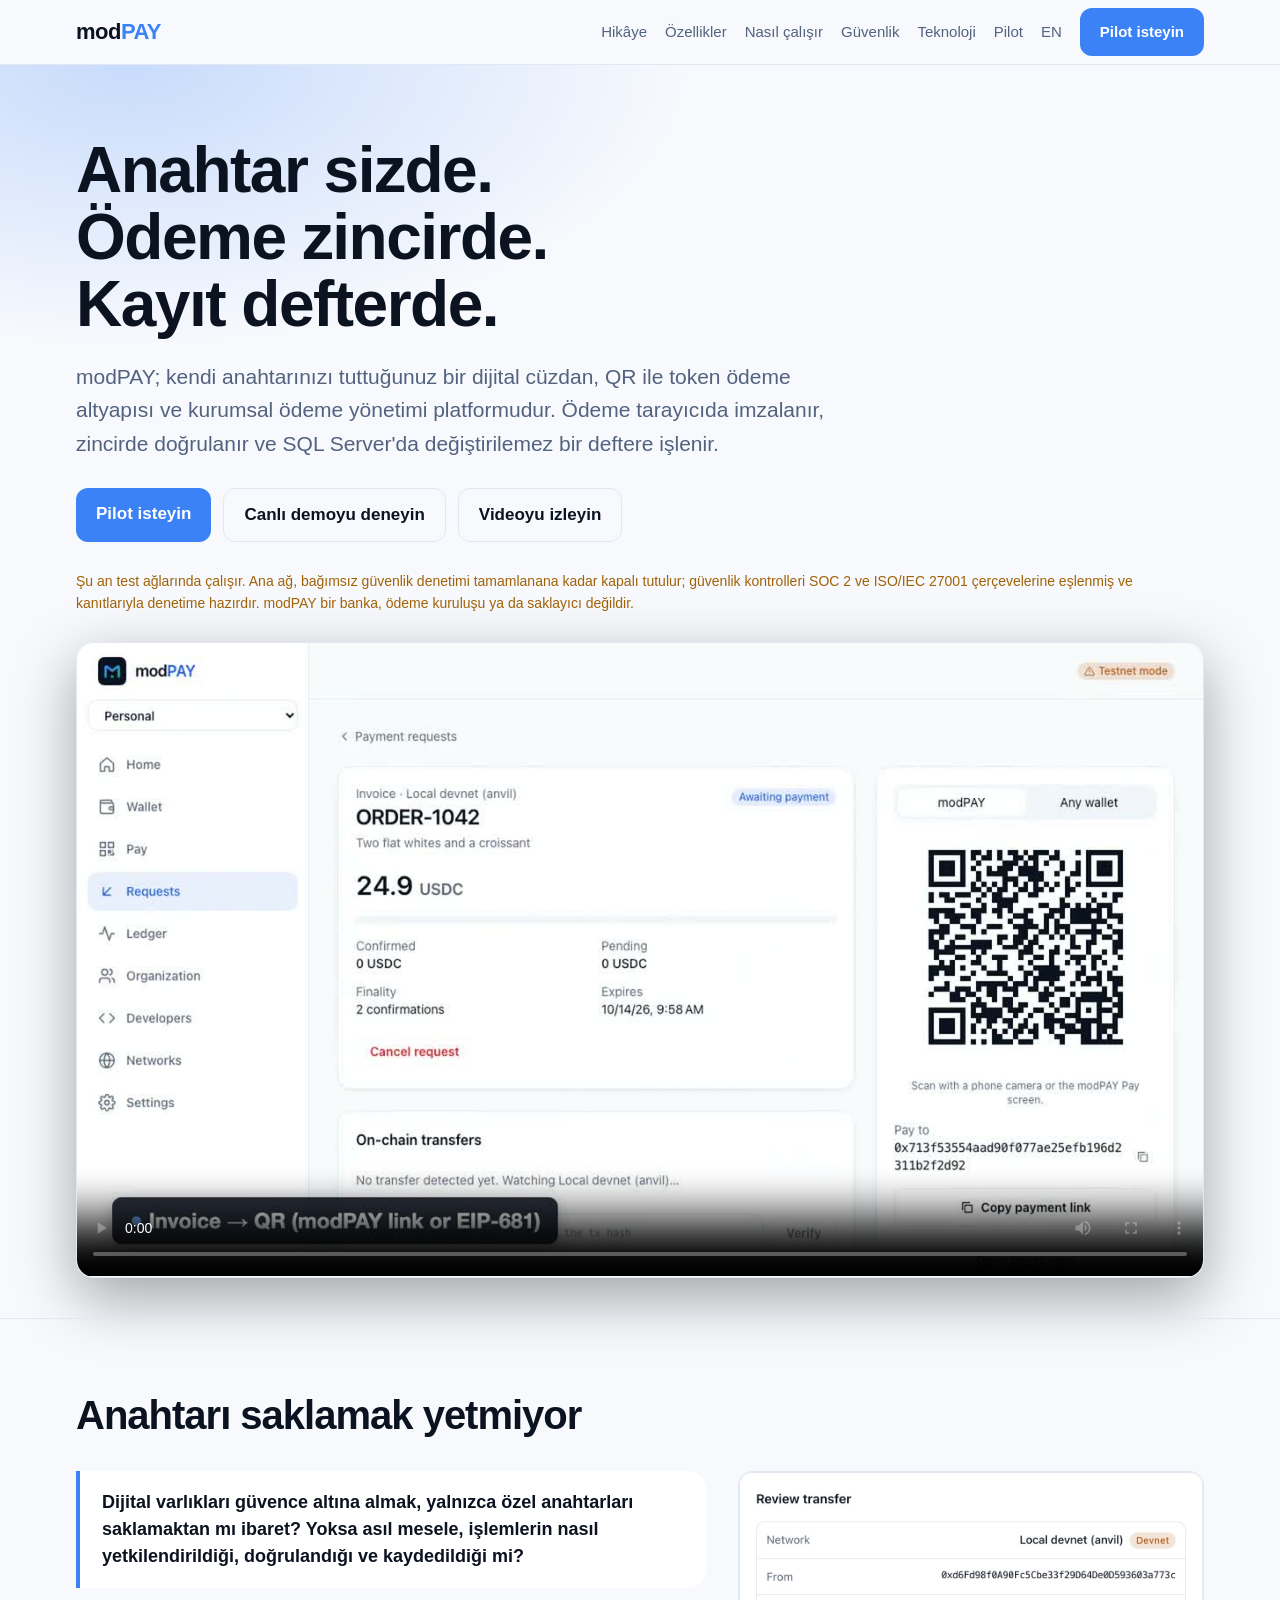
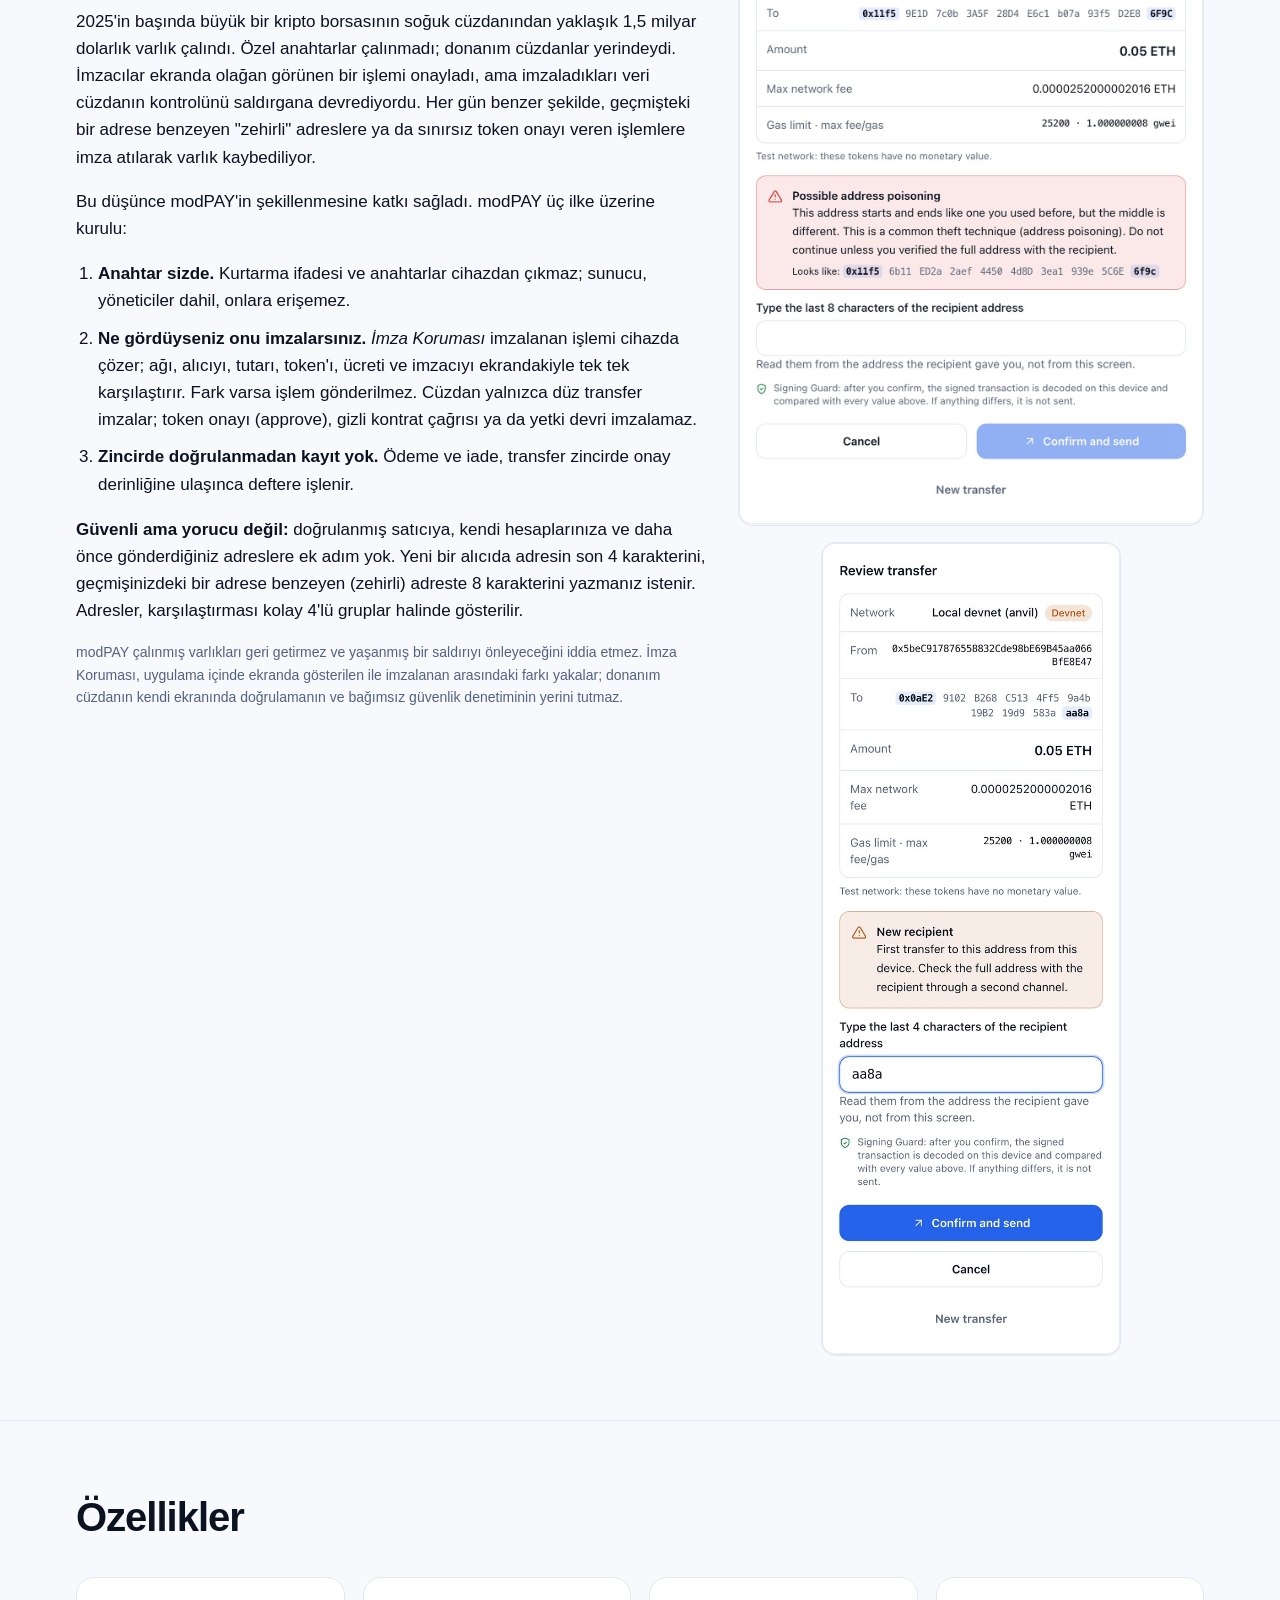
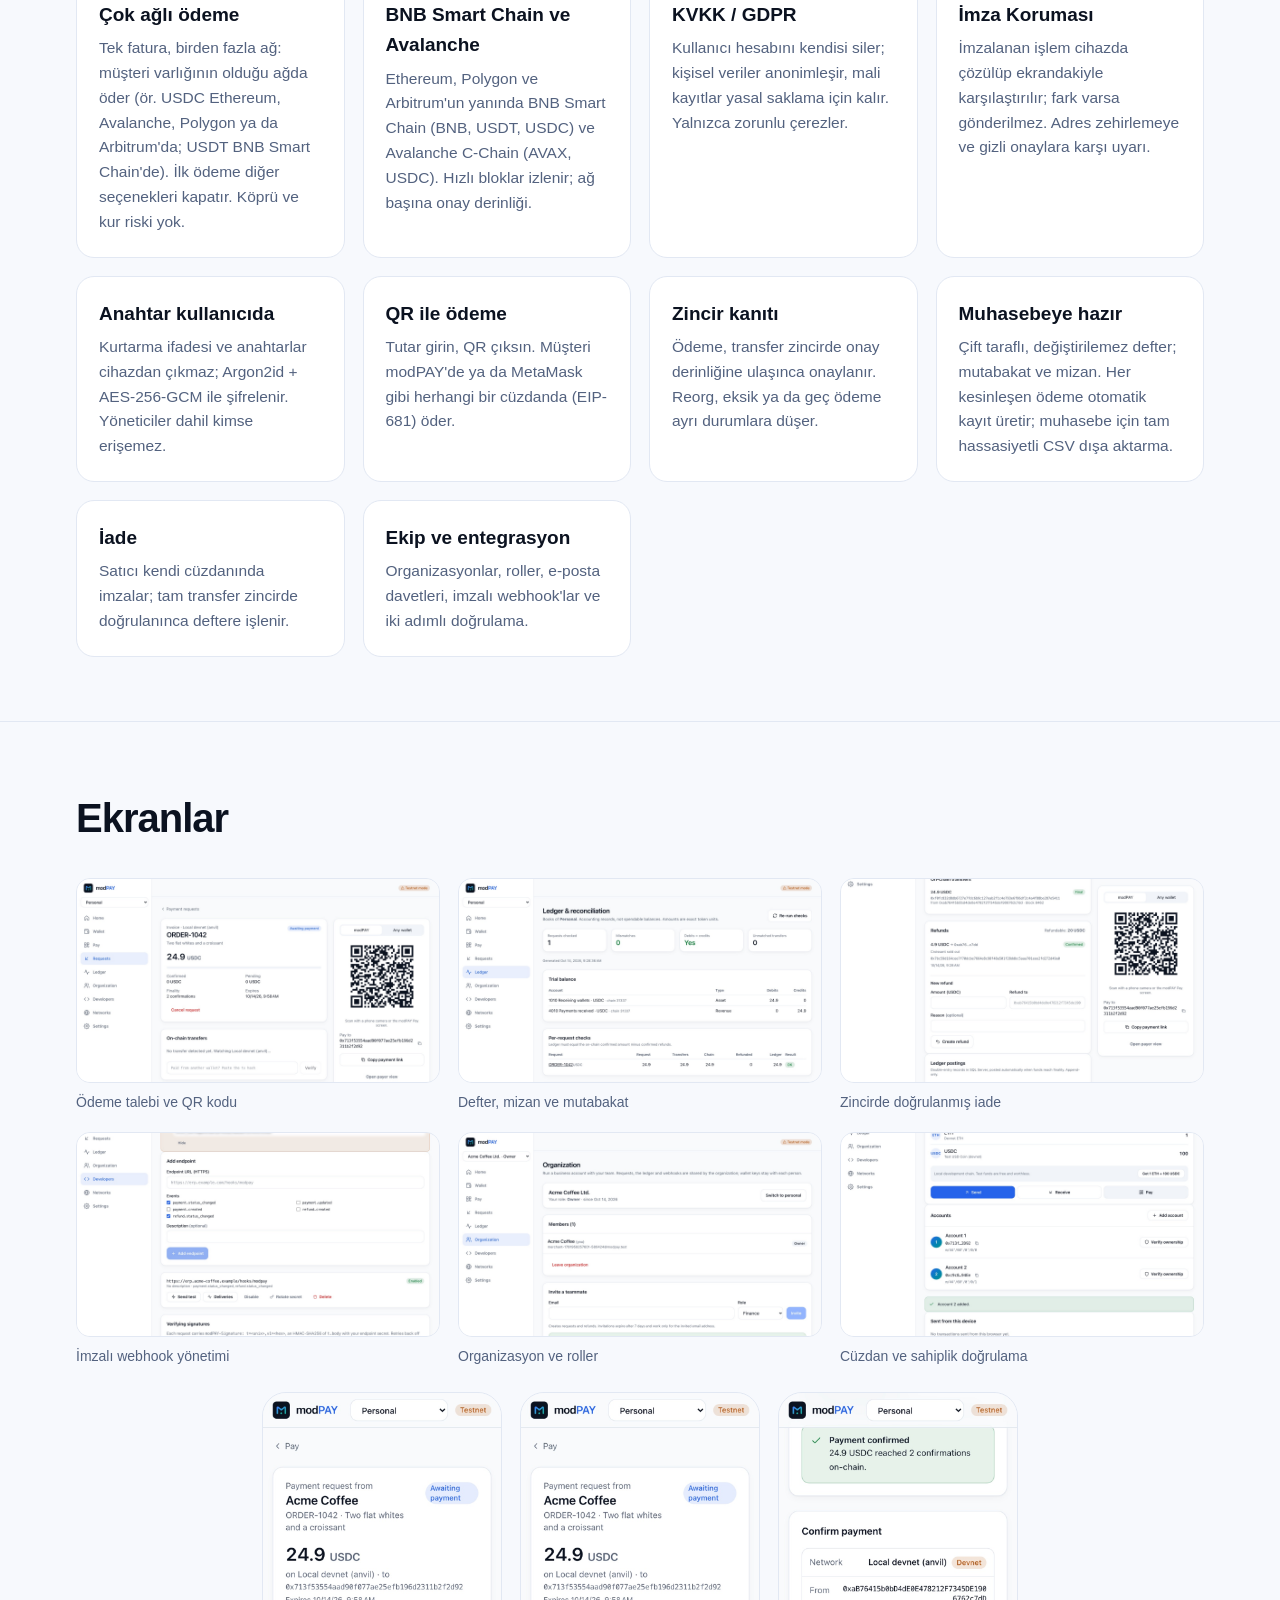
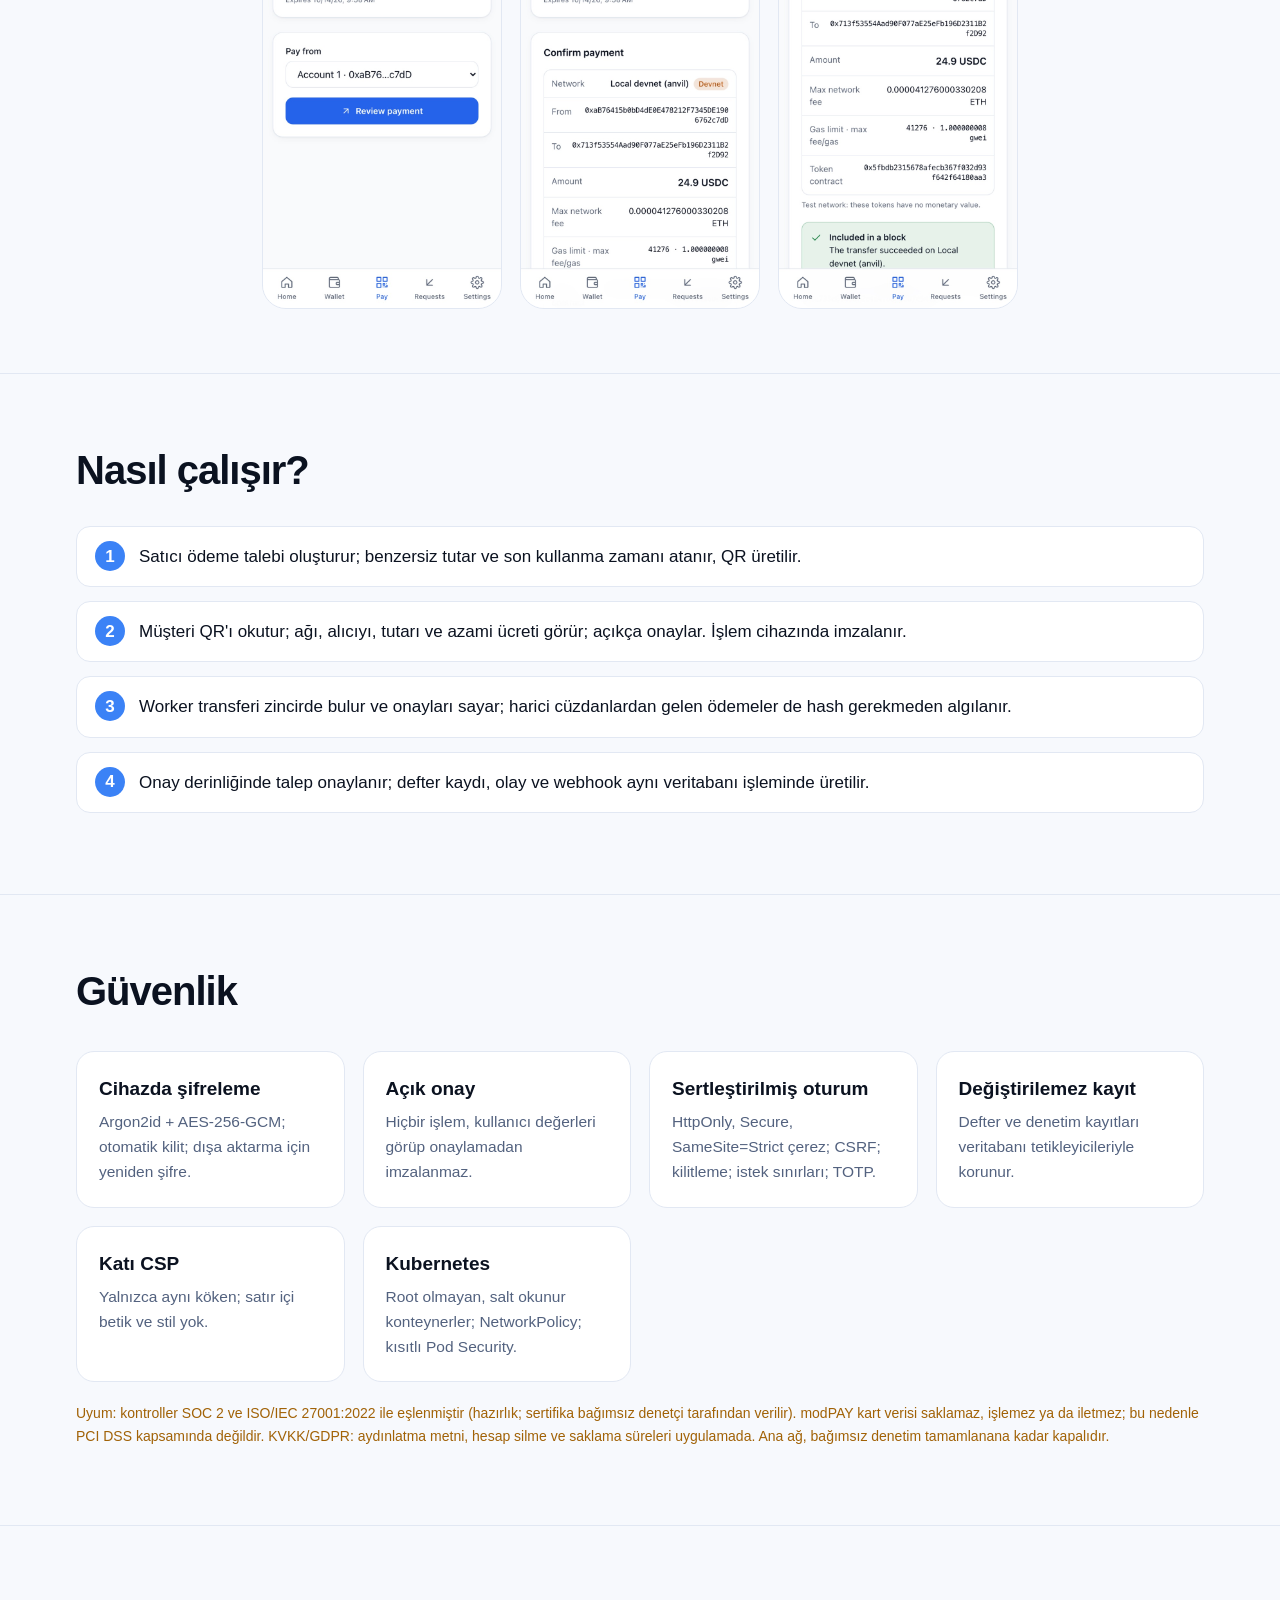
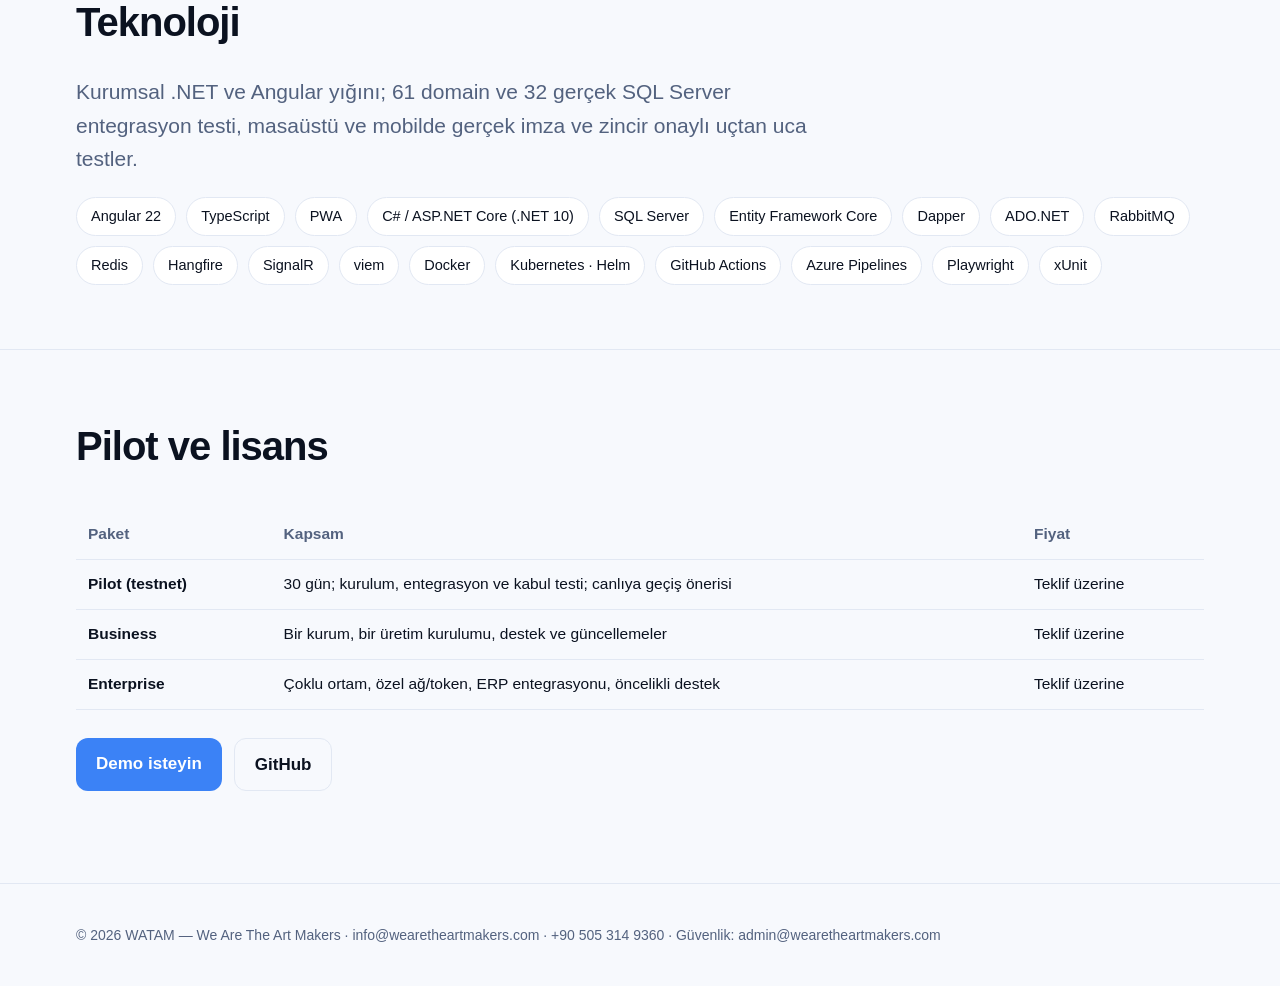
==== docs/index.html @ 7f18b036 "v0.7.0: multi-network checkout, Avalanche, compliance readiness; truthful audit wording" ====
<!doctype html>
<html lang="tr">
<head>
<meta charset="utf-8">
<meta name="viewport" content="width=device-width, initial-scale=1">
<title>modPAY — Anahtar sizde, ödeme zincirde, kayıt defterde</title>
<meta name="description" content="Non-custodial cüzdan, QR ile token ödeme ve kurumsal ödeme yönetimi. Ödeme tarayıcıda imzalanır, zincirde doğrulanır, SQL Server defterine işlenir.">
<link rel="canonical" href="https://wearetheartmakers.github.io/modPAY/">
<link rel="alternate" hreflang="tr" href="https://wearetheartmakers.github.io/modPAY/">
<link rel="alternate" hreflang="en" href="https://wearetheartmakers.github.io/modPAY/en/">
<meta property="og:type" content="website">
<meta property="og:title" content="modPAY — Anahtar sizde, ödeme zincirde, kayıt defterde">
<meta property="og:description" content="Non-custodial cüzdan, QR ile token ödeme ve kurumsal ödeme yönetimi. Ödeme tarayıcıda imzalanır, zincirde doğrulanır, SQL Server defterine işlenir.">
<meta property="og:image" content="https://wearetheartmakers.github.io/modPAY/assets/img/og-tr.png">
<meta name="twitter:card" content="summary_large_image">
<meta name="theme-color" content="#070d1d">
<link rel="icon" href="favicon.ico" sizes="16x16 32x32 48x48">
<link rel="icon" type="image/svg+xml" href="assets/icon.svg">
<link rel="apple-touch-icon" href="assets/apple-touch-icon.png">
<link rel="stylesheet" href="assets/site.css">
</head>
<body>
<a class="skip" href="#main">İçeriğe geç</a>
<header><div class="wrap">
<a class="brand" href="./">mod<span>PAY</span></a>
<nav aria-label="Ana menü">
<a href="#hikaye">Hikâye</a><a href="#ozellikler">Özellikler</a><a href="#nasil">Nasıl çalışır</a><a href="#guvenlik">Güvenlik</a><a href="#teknoloji">Teknoloji</a><a href="#pilot">Pilot</a>
<a class="lang" href="en/" hreflang="en">EN</a>
<a class="btn" href="mailto:info@wearetheartmakers.com?subject=modPAY%20pilot">Pilot isteyin</a>
</nav></div></header>
<main id="main">
<div class="hero"><div class="wrap">
<h1>Anahtar sizde.<br>Ödeme zincirde.<br>Kayıt defterde.</h1>
<p class="lead">modPAY; kendi anahtarınızı tuttuğunuz bir dijital cüzdan, QR ile token ödeme altyapısı ve kurumsal ödeme yönetimi platformudur. Ödeme tarayıcıda imzalanır, zincirde doğrulanır ve SQL Server'da değiştirilemez bir deftere işlenir.</p>
<div class="actions"><a class="btn" href="mailto:info@wearetheartmakers.com?subject=modPAY%20pilot">Pilot isteyin</a><a class="btn ghost" href="https://modpay.runasp.net" target="_blank" rel="noopener">Canlı demoyu deneyin</a><a class="btn ghost" href="#video">Videoyu izleyin</a></div>
<p class="note">Şu an test ağlarında çalışır. Ana ağ, bağımsız güvenlik denetimi tamamlanana kadar kapalı tutulur; güvenlik kontrolleri SOC 2 ve ISO/IEC 27001 çerçevelerine eşlenmiş ve kanıtlarıyla denetime hazırdır. modPAY bir banka, ödeme kuruluşu ya da saklayıcı değildir.</p>
<div class="video" id="video"><video controls preload="metadata" playsinline poster="assets/video/poster.jpg" aria-label="modPAY tanıtım videosu (İngilizce)"><source src="assets/video/modpay-intro.mp4" type="video/mp4"></video></div>
</div></div>

<section id="hikaye"><div class="wrap">
<h2>Anahtarı saklamak yetmiyor</h2>
<div class="story"><div>
<blockquote>Dijital varlıkları güvence altına almak, yalnızca özel anahtarları saklamaktan mı ibaret? Yoksa asıl mesele, işlemlerin nasıl yetkilendirildiği, doğrulandığı ve kaydedildiği mi?</blockquote>
<p>2025'in başında büyük bir kripto borsasının soğuk cüzdanından yaklaşık 1,5 milyar dolarlık varlık çalındı. Özel anahtarlar çalınmadı; donanım cüzdanlar yerindeydi. İmzacılar ekranda olağan görünen bir işlemi onayladı, ama imzaladıkları veri cüzdanın kontrolünü saldırgana devrediyordu. Her gün benzer şekilde, geçmişteki bir adrese benzeyen "zehirli" adreslere ya da sınırsız token onayı veren işlemlere imza atılarak varlık kaybediliyor.</p>
<p>Bu düşünce modPAY'in şekillenmesine katkı sağladı. modPAY üç ilke üzerine kurulu:</p>
<ol>
<li><strong>Anahtar sizde.</strong> Kurtarma ifadesi ve anahtarlar cihazdan çıkmaz; sunucu, yöneticiler dahil, onlara erişemez.</li>
<li><strong>Ne gördüyseniz onu imzalarsınız.</strong> <em>İmza Koruması</em> imzalanan işlemi cihazda çözer; ağı, alıcıyı, tutarı, token'ı, ücreti ve imzacıyı ekrandakiyle tek tek karşılaştırır. Fark varsa işlem gönderilmez. Cüzdan yalnızca düz transfer imzalar; token onayı (approve), gizli kontrat çağrısı ya da yetki devri imzalamaz.</li>
<li><strong>Zincirde doğrulanmadan kayıt yok.</strong> Ödeme ve iade, transfer zincirde onay derinliğine ulaşınca deftere işlenir.</li>
</ol>
<p><strong>Güvenli ama yorucu değil:</strong> doğrulanmış satıcıya, kendi hesaplarınıza ve daha önce gönderdiğiniz adreslere ek adım yok. Yeni bir alıcıda adresin son 4 karakterini, geçmişinizdeki bir adrese benzeyen (zehirli) adreste 8 karakterini yazmanız istenir. Adresler, karşılaştırması kolay 4'lü gruplar halinde gösterilir.</p>
<p class="small">modPAY çalınmış varlıkları geri getirmez ve yaşanmış bir saldırıyı önleyeceğini iddia etmez. İmza Koruması, uygulama içinde ekranda gösterilen ile imzalanan arasındaki farkı yakalar; donanım cüzdanın kendi ekranında doğrulamanın ve bağımsız güvenlik denetiminin yerini tutmaz.</p>
</div>
<div class="imgs"><img loading="lazy" src="assets/img/guard-lookalike.jpg" alt="İmza Koruması: olası adres zehirleme uyarısı"><img class="phone" loading="lazy" src="assets/img/guard-mobile.jpg" alt="Telefonda yeni alıcı onayı: adresin son 4 karakteri"></div>
</div></div></section>

<section id="ozellikler"><div class="wrap">
<h2>Özellikler</h2>
<div class="grid"><div class="card"><h3>Çok ağlı ödeme</h3><p>Tek fatura, birden fazla ağ: müşteri varlığının olduğu ağda öder (ör. USDC Ethereum, Avalanche, Polygon ya da Arbitrum'da; USDT BNB Smart Chain'de). İlk ödeme diğer seçenekleri kapatır. Köprü ve kur riski yok.</p></div><div class="card"><h3>BNB Smart Chain ve Avalanche</h3><p>Ethereum, Polygon ve Arbitrum'un yanında BNB Smart Chain (BNB, USDT, USDC) ve Avalanche C-Chain (AVAX, USDC). Hızlı bloklar izlenir; ağ başına onay derinliği.</p></div><div class="card"><h3>KVKK / GDPR</h3><p>Kullanıcı hesabını kendisi siler; kişisel veriler anonimleşir, mali kayıtlar yasal saklama için kalır. Yalnızca zorunlu çerezler.</p></div><div class="card"><h3>İmza Koruması</h3><p>İmzalanan işlem cihazda çözülüp ekrandakiyle karşılaştırılır; fark varsa gönderilmez. Adres zehirlemeye ve gizli onaylara karşı uyarı.</p></div><div class="card"><h3>Anahtar kullanıcıda</h3><p>Kurtarma ifadesi ve anahtarlar cihazdan çıkmaz; Argon2id + AES-256-GCM ile şifrelenir. Yöneticiler dahil kimse erişemez.</p></div><div class="card"><h3>QR ile ödeme</h3><p>Tutar girin, QR çıksın. Müşteri modPAY'de ya da MetaMask gibi herhangi bir cüzdanda (EIP-681) öder.</p></div><div class="card"><h3>Zincir kanıtı</h3><p>Ödeme, transfer zincirde onay derinliğine ulaşınca onaylanır. Reorg, eksik ya da geç ödeme ayrı durumlara düşer.</p></div><div class="card"><h3>Muhasebeye hazır</h3><p>Çift taraflı, değiştirilemez defter; mutabakat ve mizan. Her kesinleşen ödeme otomatik kayıt üretir; muhasebe için tam hassasiyetli CSV dışa aktarma.</p></div><div class="card"><h3>İade</h3><p>Satıcı kendi cüzdanında imzalar; tam transfer zincirde doğrulanınca deftere işlenir.</p></div><div class="card"><h3>Ekip ve entegrasyon</h3><p>Organizasyonlar, roller, e-posta davetleri, imzalı webhook'lar ve iki adımlı doğrulama.</p></div></div>
</div></section>

<section><div class="wrap">
<h2>Ekranlar</h2>
<div class="shots"><figure><img loading="lazy" src="assets/img/invoice-qr.jpg" alt="Ödeme talebi ve QR kodu"><figcaption>Ödeme talebi ve QR kodu</figcaption></figure><figure><img loading="lazy" src="assets/img/ledger.jpg" alt="Defter, mizan ve mutabakat"><figcaption>Defter, mizan ve mutabakat</figcaption></figure><figure><img loading="lazy" src="assets/img/refund-confirmed.jpg" alt="Zincirde doğrulanmış iade"><figcaption>Zincirde doğrulanmış iade</figcaption></figure><figure><img loading="lazy" src="assets/img/developers.jpg" alt="İmzalı webhook yönetimi"><figcaption>İmzalı webhook yönetimi</figcaption></figure><figure><img loading="lazy" src="assets/img/organization.jpg" alt="Organizasyon ve roller"><figcaption>Organizasyon ve roller</figcaption></figure><figure><img loading="lazy" src="assets/img/wallet.jpg" alt="Cüzdan ve sahiplik doğrulama"><figcaption>Cüzdan ve sahiplik doğrulama</figcaption></figure></div>
<div class="phones"><img loading="lazy" src="assets/img/mobile-pay.jpg" alt="Telefonda ödeme talebi"><img loading="lazy" src="assets/img/mobile-review.jpg" alt="Ödeme onayı"><img loading="lazy" src="assets/img/mobile-confirmed.jpg" alt="Ödeme onaylandı"></div>
</div></section>

<section id="nasil"><div class="wrap">
<h2>Nasıl çalışır?</h2>
<ol class="steps"><li>Satıcı ödeme talebi oluşturur; benzersiz tutar ve son kullanma zamanı atanır, QR üretilir.</li><li>Müşteri QR'ı okutur; ağı, alıcıyı, tutarı ve azami ücreti görür; açıkça onaylar. İşlem cihazında imzalanır.</li><li>Worker transferi zincirde bulur ve onayları sayar; harici cüzdanlardan gelen ödemeler de hash gerekmeden algılanır.</li><li>Onay derinliğinde talep onaylanır; defter kaydı, olay ve webhook aynı veritabanı işleminde üretilir.</li></ol>
</div></section>

<section id="guvenlik"><div class="wrap">
<h2>Güvenlik</h2>
<div class="grid"><div class="card"><h3>Cihazda şifreleme</h3><p>Argon2id + AES-256-GCM; otomatik kilit; dışa aktarma için yeniden şifre.</p></div><div class="card"><h3>Açık onay</h3><p>Hiçbir işlem, kullanıcı değerleri görüp onaylamadan imzalanmaz.</p></div><div class="card"><h3>Sertleştirilmiş oturum</h3><p>HttpOnly, Secure, SameSite=Strict çerez; CSRF; kilitleme; istek sınırları; TOTP.</p></div><div class="card"><h3>Değiştirilemez kayıt</h3><p>Defter ve denetim kayıtları veritabanı tetikleyicileriyle korunur.</p></div><div class="card"><h3>Katı CSP</h3><p>Yalnızca aynı köken; satır içi betik ve stil yok.</p></div><div class="card"><h3>Kubernetes</h3><p>Root olmayan, salt okunur konteynerler; NetworkPolicy; kısıtlı Pod Security.</p></div></div>
<p class="note" style="margin-top:20px">Uyum: kontroller SOC 2 ve ISO/IEC 27001:2022 ile eşlenmiştir (hazırlık; sertifika bağımsız denetçi tarafından verilir). modPAY kart verisi saklamaz, işlemez ya da iletmez; bu nedenle PCI DSS kapsamında değildir. KVKK/GDPR: aydınlatma metni, hesap silme ve saklama süreleri uygulamada. Ana ağ, bağımsız denetim tamamlanana kadar kapalıdır.</p>
</div></section>

<section id="teknoloji"><div class="wrap">
<h2>Teknoloji</h2>
<p class="lead">Kurumsal .NET ve Angular yığını; 61 domain ve 32 gerçek SQL Server entegrasyon testi, masaüstü ve mobilde gerçek imza ve zincir onaylı uçtan uca testler.</p>
<div class="chips"><span>Angular 22</span><span>TypeScript</span><span>PWA</span><span>C# / ASP.NET Core (.NET 10)</span><span>SQL Server</span><span>Entity Framework Core</span><span>Dapper</span><span>ADO.NET</span><span>RabbitMQ</span><span>Redis</span><span>Hangfire</span><span>SignalR</span><span>viem</span><span>Docker</span><span>Kubernetes · Helm</span><span>GitHub Actions</span><span>Azure Pipelines</span><span>Playwright</span><span>xUnit</span></div>
</div></section>

<section id="pilot"><div class="wrap">
<h2>Pilot ve lisans</h2>
<div class="table-wrap"><table><thead><tr><th>Paket</th><th>Kapsam</th><th>Fiyat</th></tr></thead><tbody>
<tr><td><strong>Pilot (testnet)</strong></td><td>30 gün; kurulum, entegrasyon ve kabul testi; canlıya geçiş önerisi</td><td>Teklif üzerine</td></tr><tr><td><strong>Business</strong></td><td>Bir kurum, bir üretim kurulumu, destek ve güncellemeler</td><td>Teklif üzerine</td></tr><tr><td><strong>Enterprise</strong></td><td>Çoklu ortam, özel ağ/token, ERP entegrasyonu, öncelikli destek</td><td>Teklif üzerine</td></tr>
</tbody></table></div>
<div class="actions"><a class="btn" href="mailto:info@wearetheartmakers.com?subject=modPAY%20demo">Demo isteyin</a><a class="btn ghost" href="https://github.com/WeAreTheArtMakers/modPAY">GitHub</a></div>
</div></section>
</main>
<footer><div class="wrap">© 2026 WATAM — We Are The Art Makers · info@wearetheartmakers.com · +90 505 314 9360 · Güvenlik: admin@wearetheartmakers.com</div></footer>
</body></html>
---- docs/assets/site.css ----
:root{--bg:#070d1d;--panel:#0d1630;--line:#1f2b4d;--fg:#e8eefc;--muted:#a3b1cf;--accent:#3b82f6;--accent2:#22d3ee;--warn:#fbbf24;--radius:18px}
@media (prefers-color-scheme: light){:root:not([data-theme="dark"]){--bg:#f7f9fd;--panel:#ffffff;--line:#e2e8f3;--fg:#0b1220;--muted:#53627f;--warn:#a16207}}
*{box-sizing:border-box}html{scroll-behavior:smooth}
body{margin:0;background:var(--bg);color:var(--fg);font:17px/1.6 -apple-system,BlinkMacSystemFont,"Segoe UI",Roboto,"Helvetica Neue",Arial,sans-serif}
a{color:var(--accent)}img,video{max-width:100%;display:block}
.wrap{max-width:1160px;margin:0 auto;padding:0 16px}
.skip{position:absolute;left:-999px}.skip:focus{left:16px;top:16px;background:var(--panel);padding:8px 12px;z-index:9}
header{position:sticky;top:0;z-index:5;backdrop-filter:blur(10px);background:color-mix(in srgb,var(--bg) 85%,transparent);border-bottom:1px solid var(--line)}
header .wrap{display:flex;align-items:center;gap:20px;height:64px}
.brand{font-weight:800;font-size:22px;color:var(--fg);text-decoration:none;letter-spacing:-.5px}.brand span{color:var(--accent)}
nav{margin-left:auto;display:flex;gap:18px;align-items:center;flex-wrap:wrap}nav a{color:var(--muted);text-decoration:none;font-size:15px}nav a:hover{color:var(--fg)}
.btn{display:inline-block;padding:12px 20px;border-radius:12px;background:var(--accent);color:#fff!important;text-decoration:none;font-weight:600}
.btn.ghost{background:transparent;border:1px solid var(--line);color:var(--fg)!important}
@media (max-width:760px){nav a:not(.btn):not(.lang){display:none}}
.hero{padding:72px 0 40px;background:radial-gradient(800px 400px at 10% 0%,color-mix(in srgb,var(--accent) 25%,transparent),transparent 70%)}
.hero h1{font-size:clamp(38px,6vw,64px);line-height:1.05;letter-spacing:-1.5px;margin:0 0 18px}
.lead{font-size:clamp(18px,2.2vw,21px);color:var(--muted);max-width:760px}
.actions{display:flex;gap:12px;flex-wrap:wrap;margin:28px 0}
.note{font-size:14px;color:var(--warn)}
.video{margin:28px 0 0;border-radius:var(--radius);overflow:hidden;border:1px solid var(--line);box-shadow:0 20px 60px rgba(0,0,0,.35)}
section{padding:64px 0;border-top:1px solid var(--line)}
h2{font-size:clamp(28px,4vw,40px);letter-spacing:-1px;margin:0 0 12px}
.grid{display:grid;gap:18px;grid-template-columns:repeat(auto-fit,minmax(260px,1fr));margin-top:28px}
.card{background:var(--panel);border:1px solid var(--line);border-radius:var(--radius);padding:22px}
.card h3{margin:0 0 6px;font-size:19px}.card p{margin:0;color:var(--muted);font-size:15.5px}
.shots{display:grid;gap:18px;grid-template-columns:repeat(auto-fit,minmax(320px,1fr));margin-top:28px}
figure{margin:0}figure img{border-radius:14px;border:1px solid var(--line)}figcaption{color:var(--muted);font-size:14px;margin-top:8px}
.phones{display:flex;gap:18px;justify-content:center;flex-wrap:wrap;margin-top:24px}.phones img{width:240px;border-radius:24px;border:1px solid var(--line)}
ol.steps{counter-reset:s;list-style:none;padding:0;display:grid;gap:14px;margin-top:24px}
ol.steps li{counter-increment:s;background:var(--panel);border:1px solid var(--line);border-radius:14px;padding:16px 18px 16px 62px;position:relative}
ol.steps li:before{content:counter(s);position:absolute;left:18px;top:14px;width:30px;height:30px;border-radius:50%;background:var(--accent);color:#fff;display:grid;place-items:center;font-weight:700}
.chips{display:flex;flex-wrap:wrap;gap:10px;margin-top:20px}.chips span{border:1px solid var(--line);border-radius:999px;padding:7px 14px;font-size:14.5px;background:var(--panel)}
table{width:100%;border-collapse:collapse;margin-top:20px;font-size:15.5px}th,td{text-align:left;padding:12px;border-bottom:1px solid var(--line);vertical-align:top}th{color:var(--muted);font-weight:600}
.table-wrap{overflow-x:auto}
footer{padding:40px 0;color:var(--muted);font-size:14px;border-top:1px solid var(--line)}

.story{display:grid;gap:32px;grid-template-columns:minmax(0,1.15fr) minmax(0,.85fr);align-items:start;margin-top:24px}
.story blockquote{margin:0 0 20px;padding:18px 22px;border-left:4px solid var(--accent,#3b82f6);background:var(--panel);border-radius:0 var(--radius) var(--radius) 0;font-size:18px;font-weight:600;line-height:1.5}
.story ol{padding-left:22px;margin:18px 0}.story li{margin:10px 0}
.story .imgs{display:grid;gap:16px}.story .imgs img{border-radius:14px;border:1px solid var(--line)}
.story .imgs .phone{max-width:300px;justify-self:center}
.small{font-size:14px;color:var(--muted)}
@media (max-width:860px){.story{grid-template-columns:minmax(0,1fr)}}
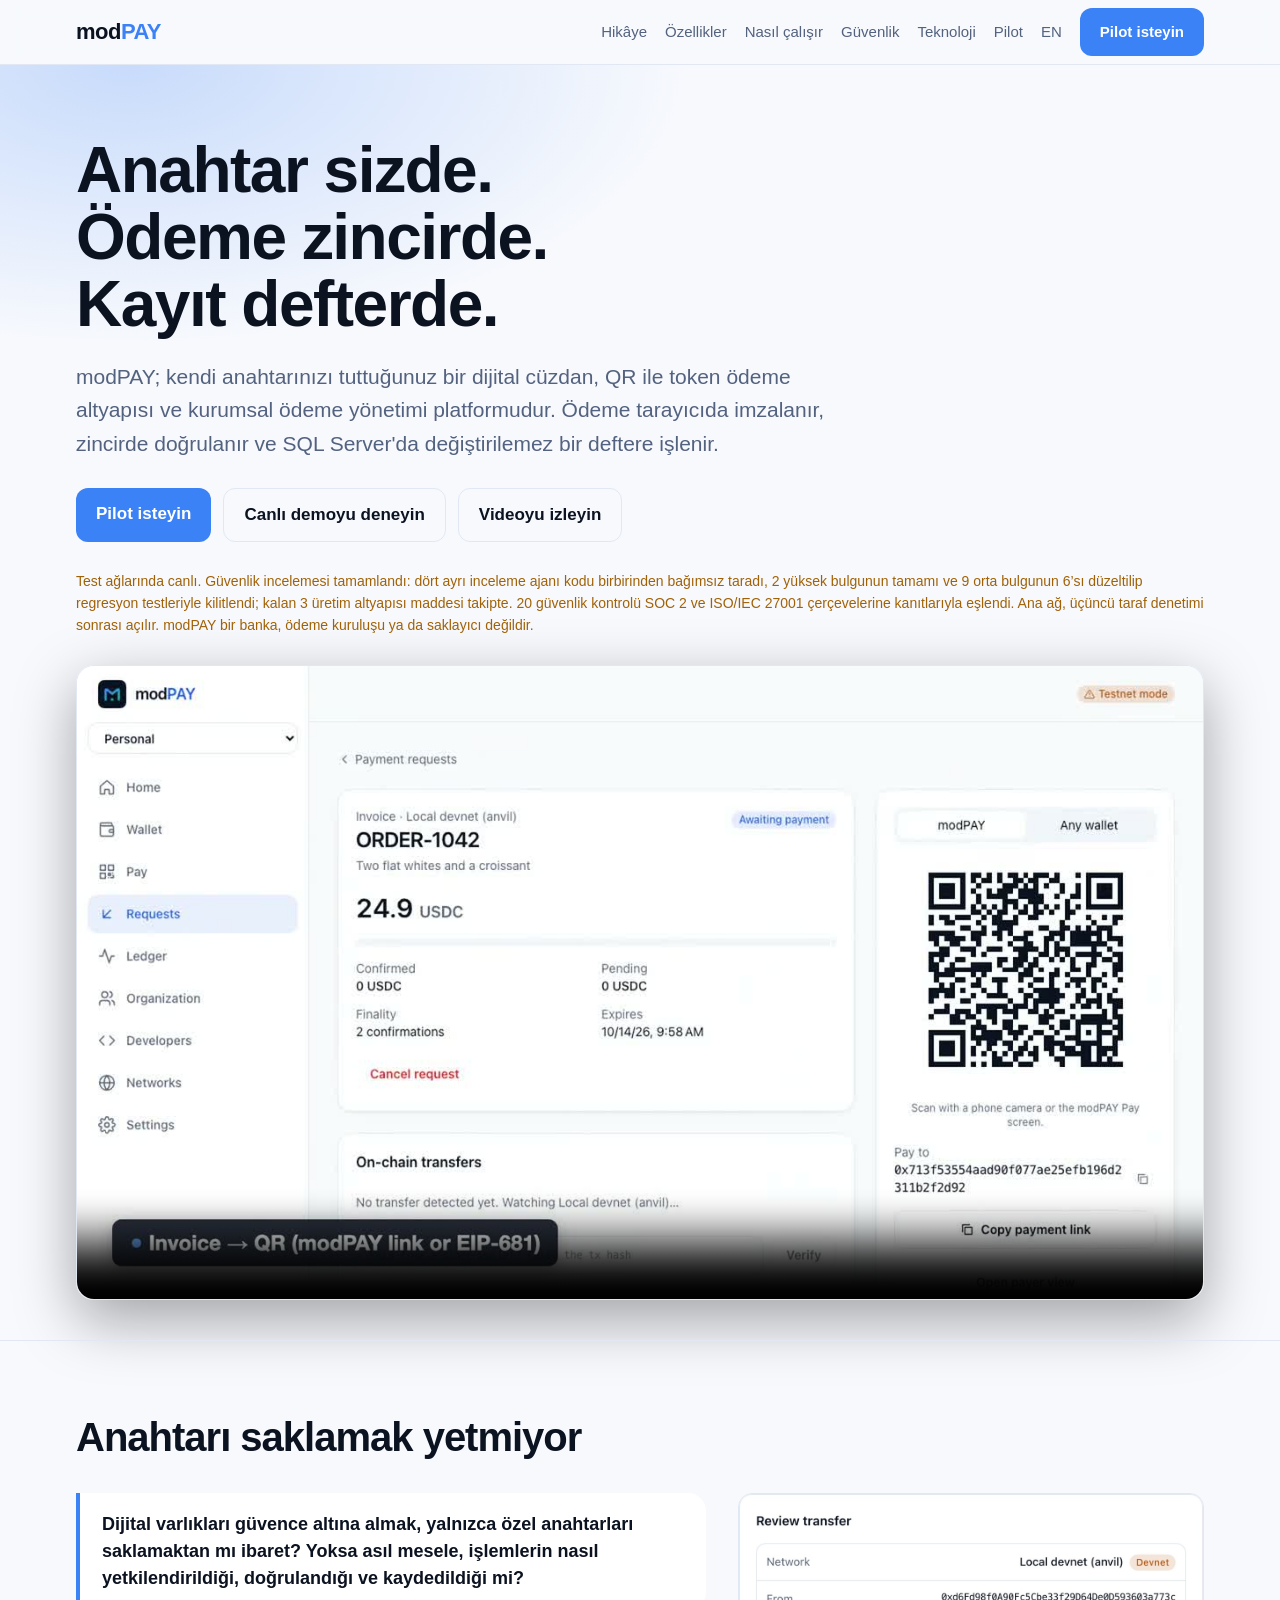
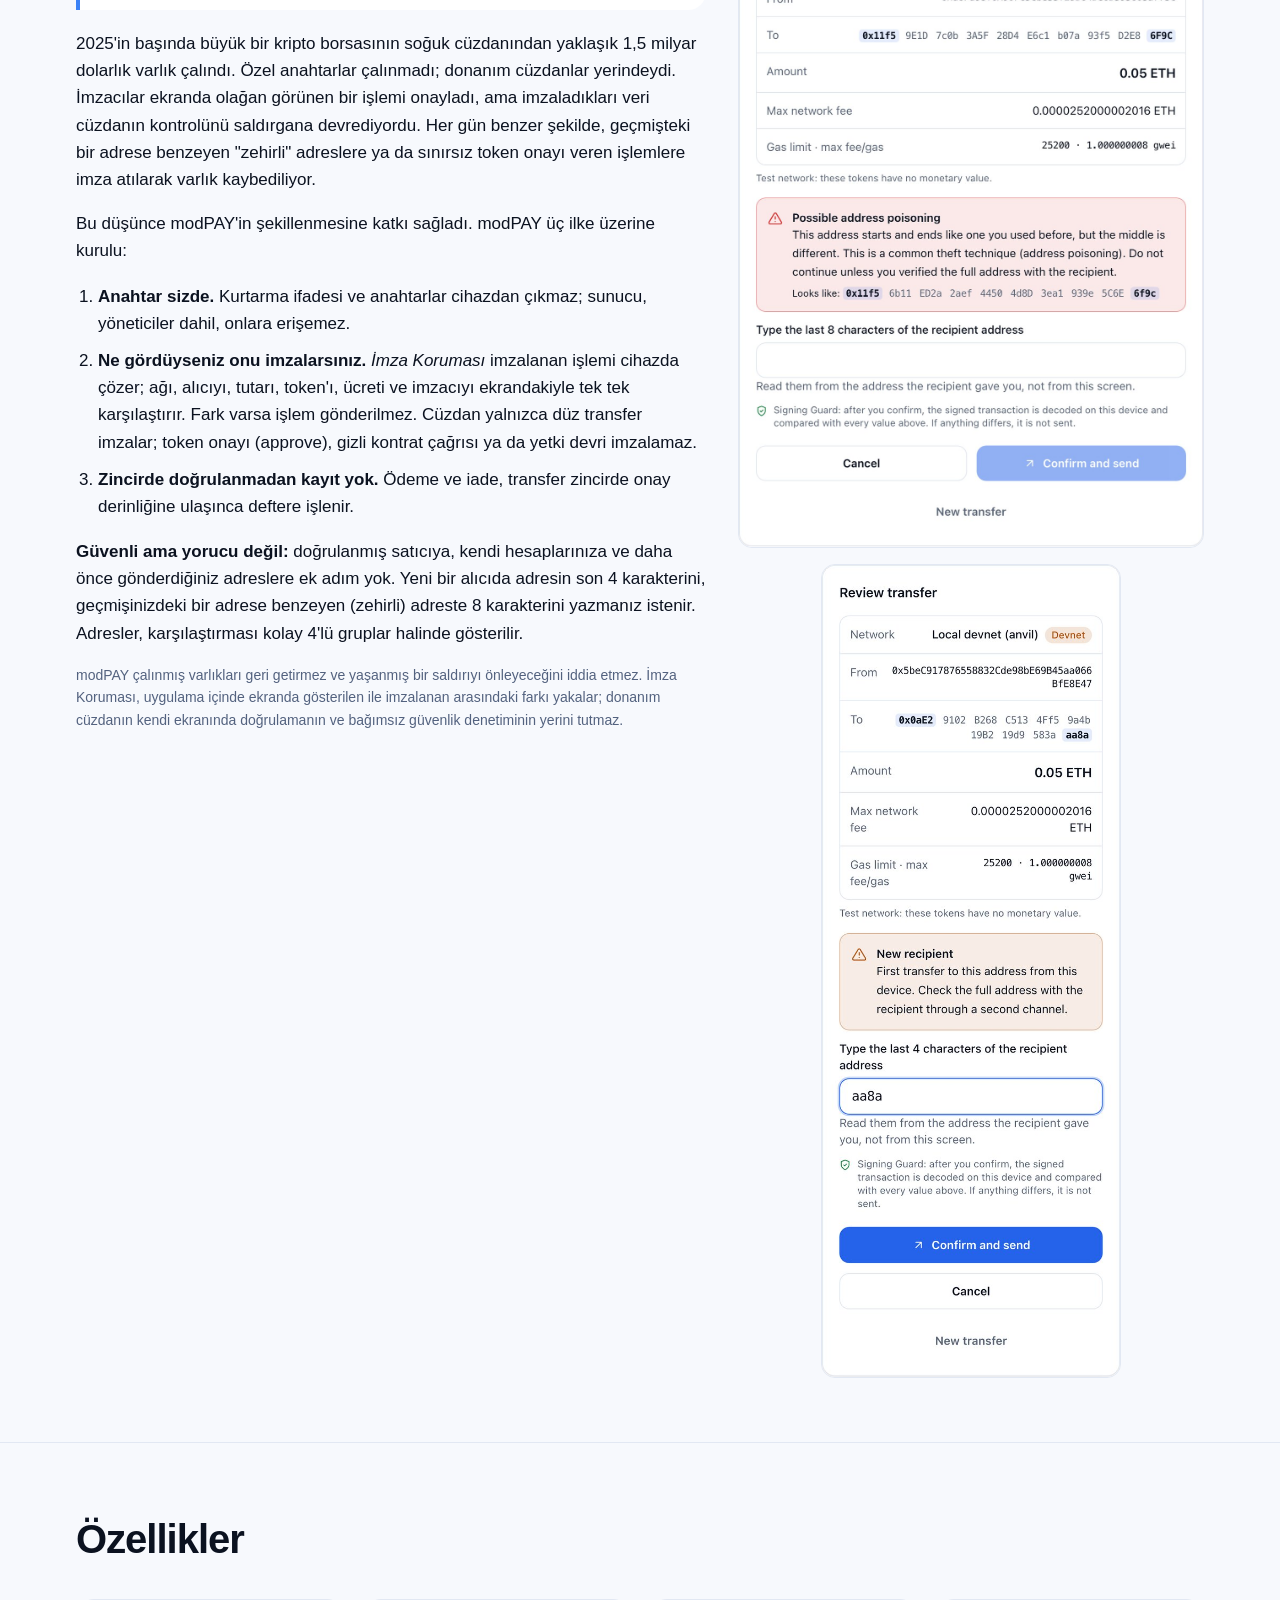
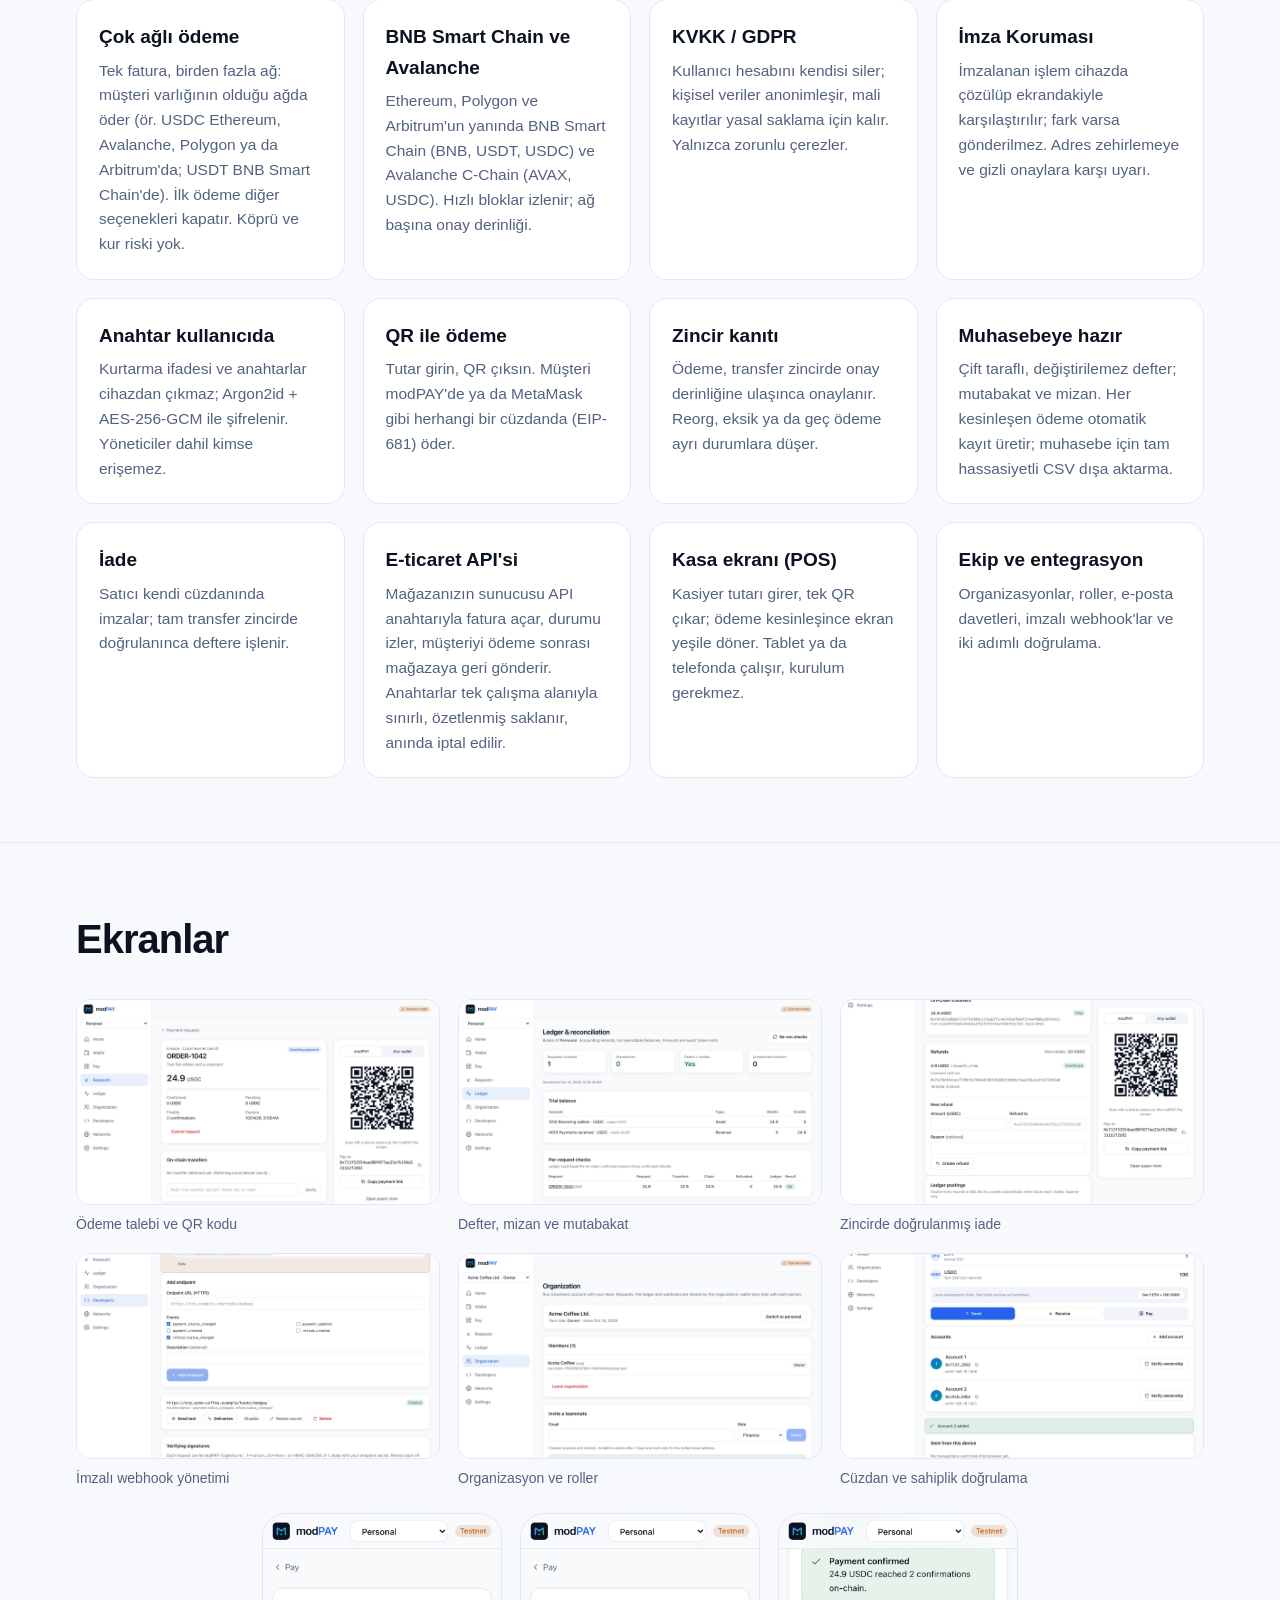
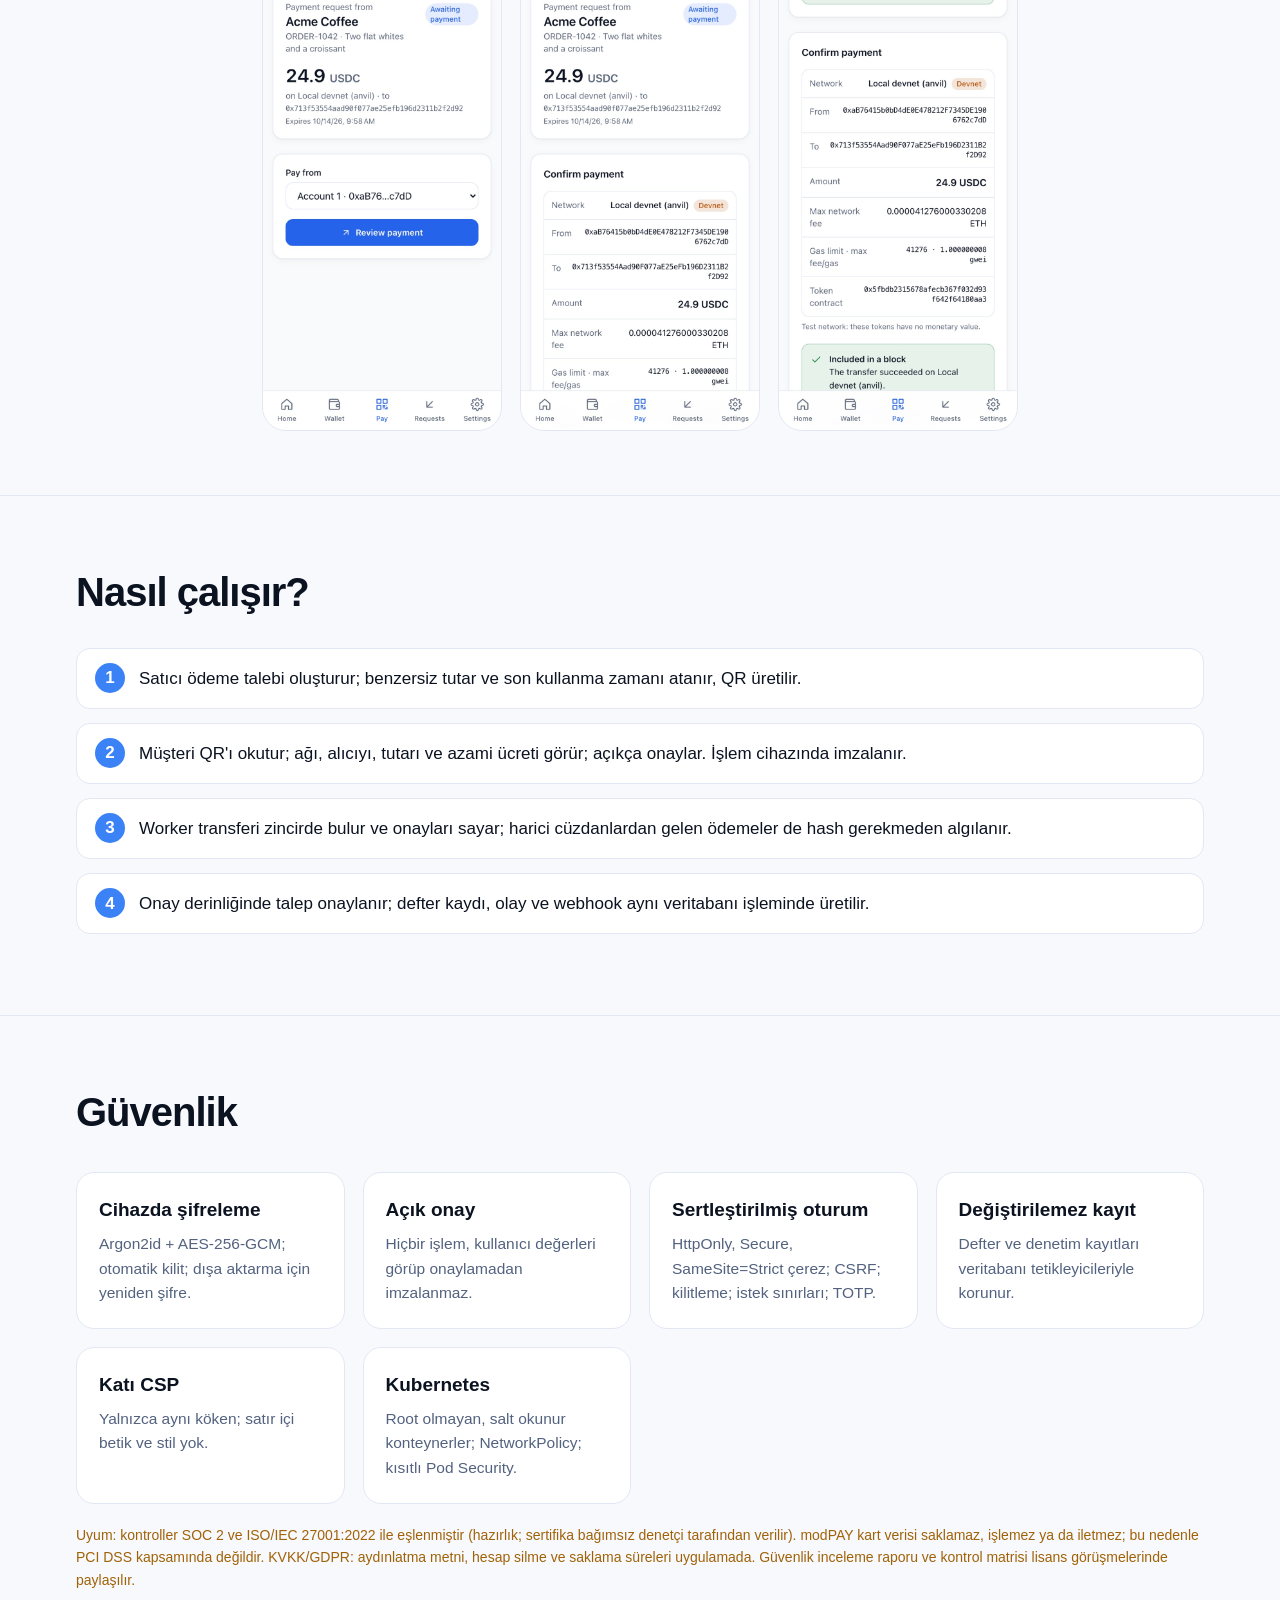
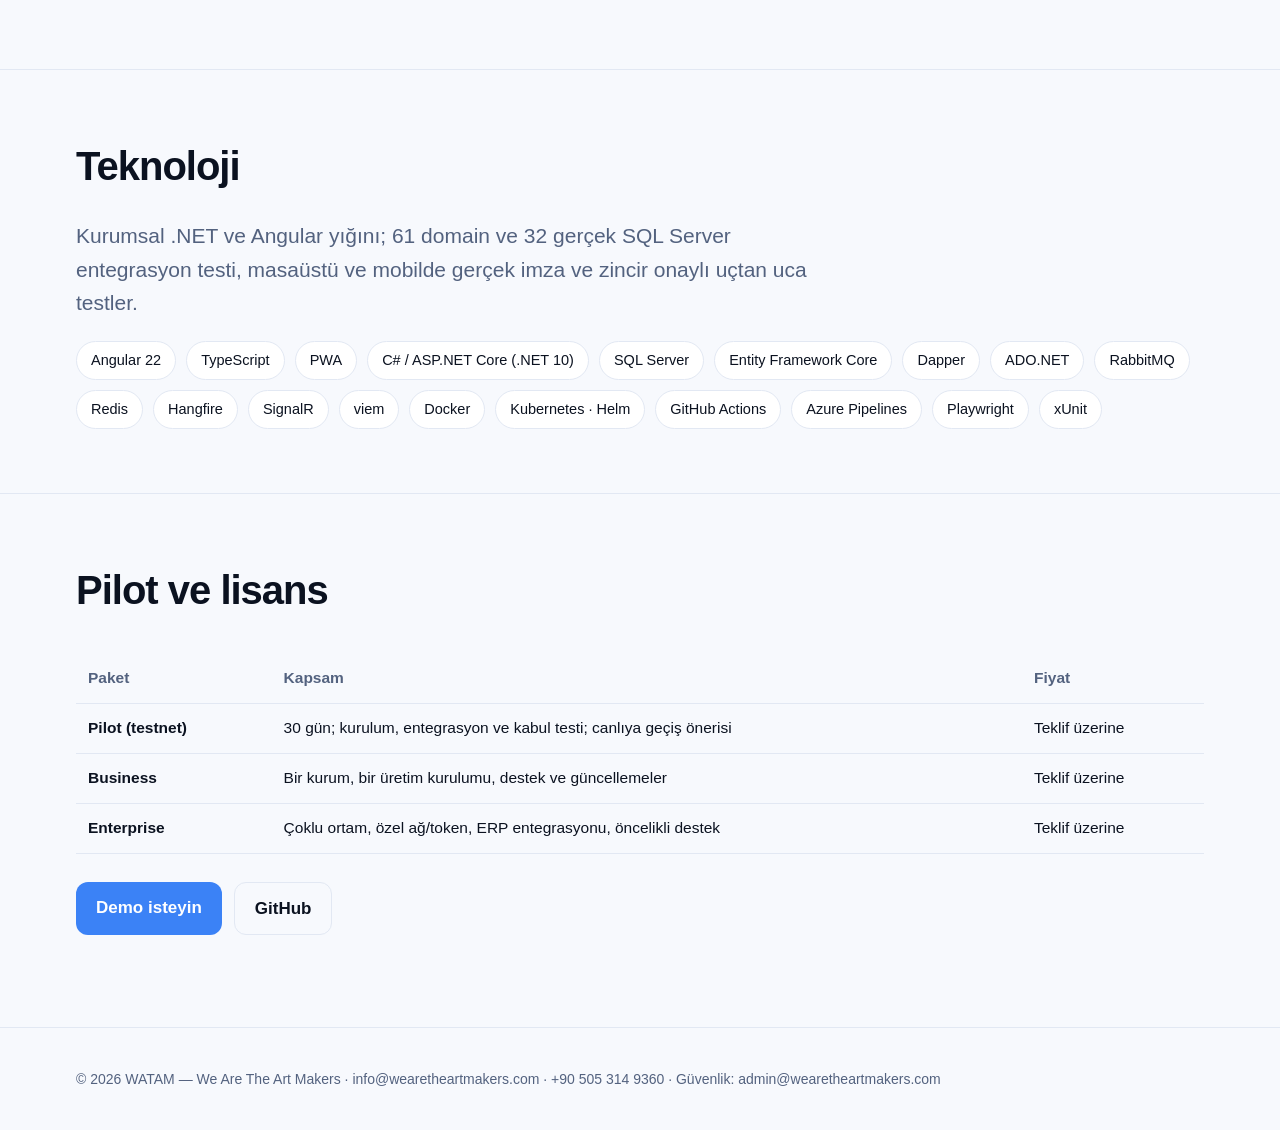
==== commit 9b3f0456: "v0.8.0: merchant API, POS, security review Co-Authored-By: Claude Opus 5.5 (1M context) <noreply@ant" ====
--- a/docs/index.html
+++ b/docs/index.html
@@ -33,7 +33,7 @@
 <h1>Anahtar sizde.<br>Ödeme zincirde.<br>Kayıt defterde.</h1>
 <p class="lead">modPAY; kendi anahtarınızı tuttuğunuz bir dijital cüzdan, QR ile token ödeme altyapısı ve kurumsal ödeme yönetimi platformudur. Ödeme tarayıcıda imzalanır, zincirde doğrulanır ve SQL Server'da değiştirilemez bir deftere işlenir.</p>
 <div class="actions"><a class="btn" href="mailto:info@wearetheartmakers.com?subject=modPAY%20pilot">Pilot isteyin</a><a class="btn ghost" href="https://modpay.runasp.net" target="_blank" rel="noopener">Canlı demoyu deneyin</a><a class="btn ghost" href="#video">Videoyu izleyin</a></div>
-<p class="note">Şu an test ağlarında çalışır. Ana ağ, bağımsız güvenlik denetimi tamamlanana kadar kapalı tutulur; güvenlik kontrolleri SOC 2 ve ISO/IEC 27001 çerçevelerine eşlenmiş ve kanıtlarıyla denetime hazırdır. modPAY bir banka, ödeme kuruluşu ya da saklayıcı değildir.</p>
+<p class="note">Test ağlarında canlı. Güvenlik incelemesi tamamlandı: dört ayrı inceleme ajanı kodu birbirinden bağımsız taradı, 2 yüksek bulgunun tamamı ve 9 orta bulgunun 6’sı düzeltilip regresyon testleriyle kilitlendi; kalan 3 üretim altyapısı maddesi takipte. 20 güvenlik kontrolü SOC 2 ve ISO/IEC 27001 çerçevelerine kanıtlarıyla eşlendi. Ana ağ, üçüncü taraf denetimi sonrası açılır. modPAY bir banka, ödeme kuruluşu ya da saklayıcı değildir.</p>
 <div class="video" id="video"><video controls preload="metadata" playsinline poster="assets/video/poster.jpg" aria-label="modPAY tanıtım videosu (İngilizce)"><source src="assets/video/modpay-intro.mp4" type="video/mp4"></video></div>
 </div></div>
 
@@ -56,7 +56,7 @@
 
 <section id="ozellikler"><div class="wrap">
 <h2>Özellikler</h2>
-<div class="grid"><div class="card"><h3>Çok ağlı ödeme</h3><p>Tek fatura, birden fazla ağ: müşteri varlığının olduğu ağda öder (ör. USDC Ethereum, Avalanche, Polygon ya da Arbitrum'da; USDT BNB Smart Chain'de). İlk ödeme diğer seçenekleri kapatır. Köprü ve kur riski yok.</p></div><div class="card"><h3>BNB Smart Chain ve Avalanche</h3><p>Ethereum, Polygon ve Arbitrum'un yanında BNB Smart Chain (BNB, USDT, USDC) ve Avalanche C-Chain (AVAX, USDC). Hızlı bloklar izlenir; ağ başına onay derinliği.</p></div><div class="card"><h3>KVKK / GDPR</h3><p>Kullanıcı hesabını kendisi siler; kişisel veriler anonimleşir, mali kayıtlar yasal saklama için kalır. Yalnızca zorunlu çerezler.</p></div><div class="card"><h3>İmza Koruması</h3><p>İmzalanan işlem cihazda çözülüp ekrandakiyle karşılaştırılır; fark varsa gönderilmez. Adres zehirlemeye ve gizli onaylara karşı uyarı.</p></div><div class="card"><h3>Anahtar kullanıcıda</h3><p>Kurtarma ifadesi ve anahtarlar cihazdan çıkmaz; Argon2id + AES-256-GCM ile şifrelenir. Yöneticiler dahil kimse erişemez.</p></div><div class="card"><h3>QR ile ödeme</h3><p>Tutar girin, QR çıksın. Müşteri modPAY'de ya da MetaMask gibi herhangi bir cüzdanda (EIP-681) öder.</p></div><div class="card"><h3>Zincir kanıtı</h3><p>Ödeme, transfer zincirde onay derinliğine ulaşınca onaylanır. Reorg, eksik ya da geç ödeme ayrı durumlara düşer.</p></div><div class="card"><h3>Muhasebeye hazır</h3><p>Çift taraflı, değiştirilemez defter; mutabakat ve mizan. Her kesinleşen ödeme otomatik kayıt üretir; muhasebe için tam hassasiyetli CSV dışa aktarma.</p></div><div class="card"><h3>İade</h3><p>Satıcı kendi cüzdanında imzalar; tam transfer zincirde doğrulanınca deftere işlenir.</p></div><div class="card"><h3>Ekip ve entegrasyon</h3><p>Organizasyonlar, roller, e-posta davetleri, imzalı webhook'lar ve iki adımlı doğrulama.</p></div></div>
+<div class="grid"><div class="card"><h3>Çok ağlı ödeme</h3><p>Tek fatura, birden fazla ağ: müşteri varlığının olduğu ağda öder (ör. USDC Ethereum, Avalanche, Polygon ya da Arbitrum'da; USDT BNB Smart Chain'de). İlk ödeme diğer seçenekleri kapatır. Köprü ve kur riski yok.</p></div><div class="card"><h3>BNB Smart Chain ve Avalanche</h3><p>Ethereum, Polygon ve Arbitrum'un yanında BNB Smart Chain (BNB, USDT, USDC) ve Avalanche C-Chain (AVAX, USDC). Hızlı bloklar izlenir; ağ başına onay derinliği.</p></div><div class="card"><h3>KVKK / GDPR</h3><p>Kullanıcı hesabını kendisi siler; kişisel veriler anonimleşir, mali kayıtlar yasal saklama için kalır. Yalnızca zorunlu çerezler.</p></div><div class="card"><h3>İmza Koruması</h3><p>İmzalanan işlem cihazda çözülüp ekrandakiyle karşılaştırılır; fark varsa gönderilmez. Adres zehirlemeye ve gizli onaylara karşı uyarı.</p></div><div class="card"><h3>Anahtar kullanıcıda</h3><p>Kurtarma ifadesi ve anahtarlar cihazdan çıkmaz; Argon2id + AES-256-GCM ile şifrelenir. Yöneticiler dahil kimse erişemez.</p></div><div class="card"><h3>QR ile ödeme</h3><p>Tutar girin, QR çıksın. Müşteri modPAY'de ya da MetaMask gibi herhangi bir cüzdanda (EIP-681) öder.</p></div><div class="card"><h3>Zincir kanıtı</h3><p>Ödeme, transfer zincirde onay derinliğine ulaşınca onaylanır. Reorg, eksik ya da geç ödeme ayrı durumlara düşer.</p></div><div class="card"><h3>Muhasebeye hazır</h3><p>Çift taraflı, değiştirilemez defter; mutabakat ve mizan. Her kesinleşen ödeme otomatik kayıt üretir; muhasebe için tam hassasiyetli CSV dışa aktarma.</p></div><div class="card"><h3>İade</h3><p>Satıcı kendi cüzdanında imzalar; tam transfer zincirde doğrulanınca deftere işlenir.</p></div><div class="card"><h3>E-ticaret API'si</h3><p>Mağazanızın sunucusu API anahtarıyla fatura açar, durumu izler, müşteriyi ödeme sonrası mağazaya geri gönderir. Anahtarlar tek çalışma alanıyla sınırlı, özetlenmiş saklanır, anında iptal edilir.</p></div><div class="card"><h3>Kasa ekranı (POS)</h3><p>Kasiyer tutarı girer, tek QR çıkar; ödeme kesinleşince ekran yeşile döner. Tablet ya da telefonda çalışır, kurulum gerekmez.</p></div><div class="card"><h3>Ekip ve entegrasyon</h3><p>Organizasyonlar, roller, e-posta davetleri, imzalı webhook'lar ve iki adımlı doğrulama.</p></div></div>
 </div></section>
 
 <section><div class="wrap">
@@ -73,7 +73,7 @@
 <section id="guvenlik"><div class="wrap">
 <h2>Güvenlik</h2>
 <div class="grid"><div class="card"><h3>Cihazda şifreleme</h3><p>Argon2id + AES-256-GCM; otomatik kilit; dışa aktarma için yeniden şifre.</p></div><div class="card"><h3>Açık onay</h3><p>Hiçbir işlem, kullanıcı değerleri görüp onaylamadan imzalanmaz.</p></div><div class="card"><h3>Sertleştirilmiş oturum</h3><p>HttpOnly, Secure, SameSite=Strict çerez; CSRF; kilitleme; istek sınırları; TOTP.</p></div><div class="card"><h3>Değiştirilemez kayıt</h3><p>Defter ve denetim kayıtları veritabanı tetikleyicileriyle korunur.</p></div><div class="card"><h3>Katı CSP</h3><p>Yalnızca aynı köken; satır içi betik ve stil yok.</p></div><div class="card"><h3>Kubernetes</h3><p>Root olmayan, salt okunur konteynerler; NetworkPolicy; kısıtlı Pod Security.</p></div></div>
-<p class="note" style="margin-top:20px">Uyum: kontroller SOC 2 ve ISO/IEC 27001:2022 ile eşlenmiştir (hazırlık; sertifika bağımsız denetçi tarafından verilir). modPAY kart verisi saklamaz, işlemez ya da iletmez; bu nedenle PCI DSS kapsamında değildir. KVKK/GDPR: aydınlatma metni, hesap silme ve saklama süreleri uygulamada. Ana ağ, bağımsız denetim tamamlanana kadar kapalıdır.</p>
+<p class="note" style="margin-top:20px">Uyum: kontroller SOC 2 ve ISO/IEC 27001:2022 ile eşlenmiştir (hazırlık; sertifika bağımsız denetçi tarafından verilir). modPAY kart verisi saklamaz, işlemez ya da iletmez; bu nedenle PCI DSS kapsamında değildir. KVKK/GDPR: aydınlatma metni, hesap silme ve saklama süreleri uygulamada. Güvenlik inceleme raporu ve kontrol matrisi lisans görüşmelerinde paylaşılır.</p>
 </div></section>
 
 <section id="teknoloji"><div class="wrap">
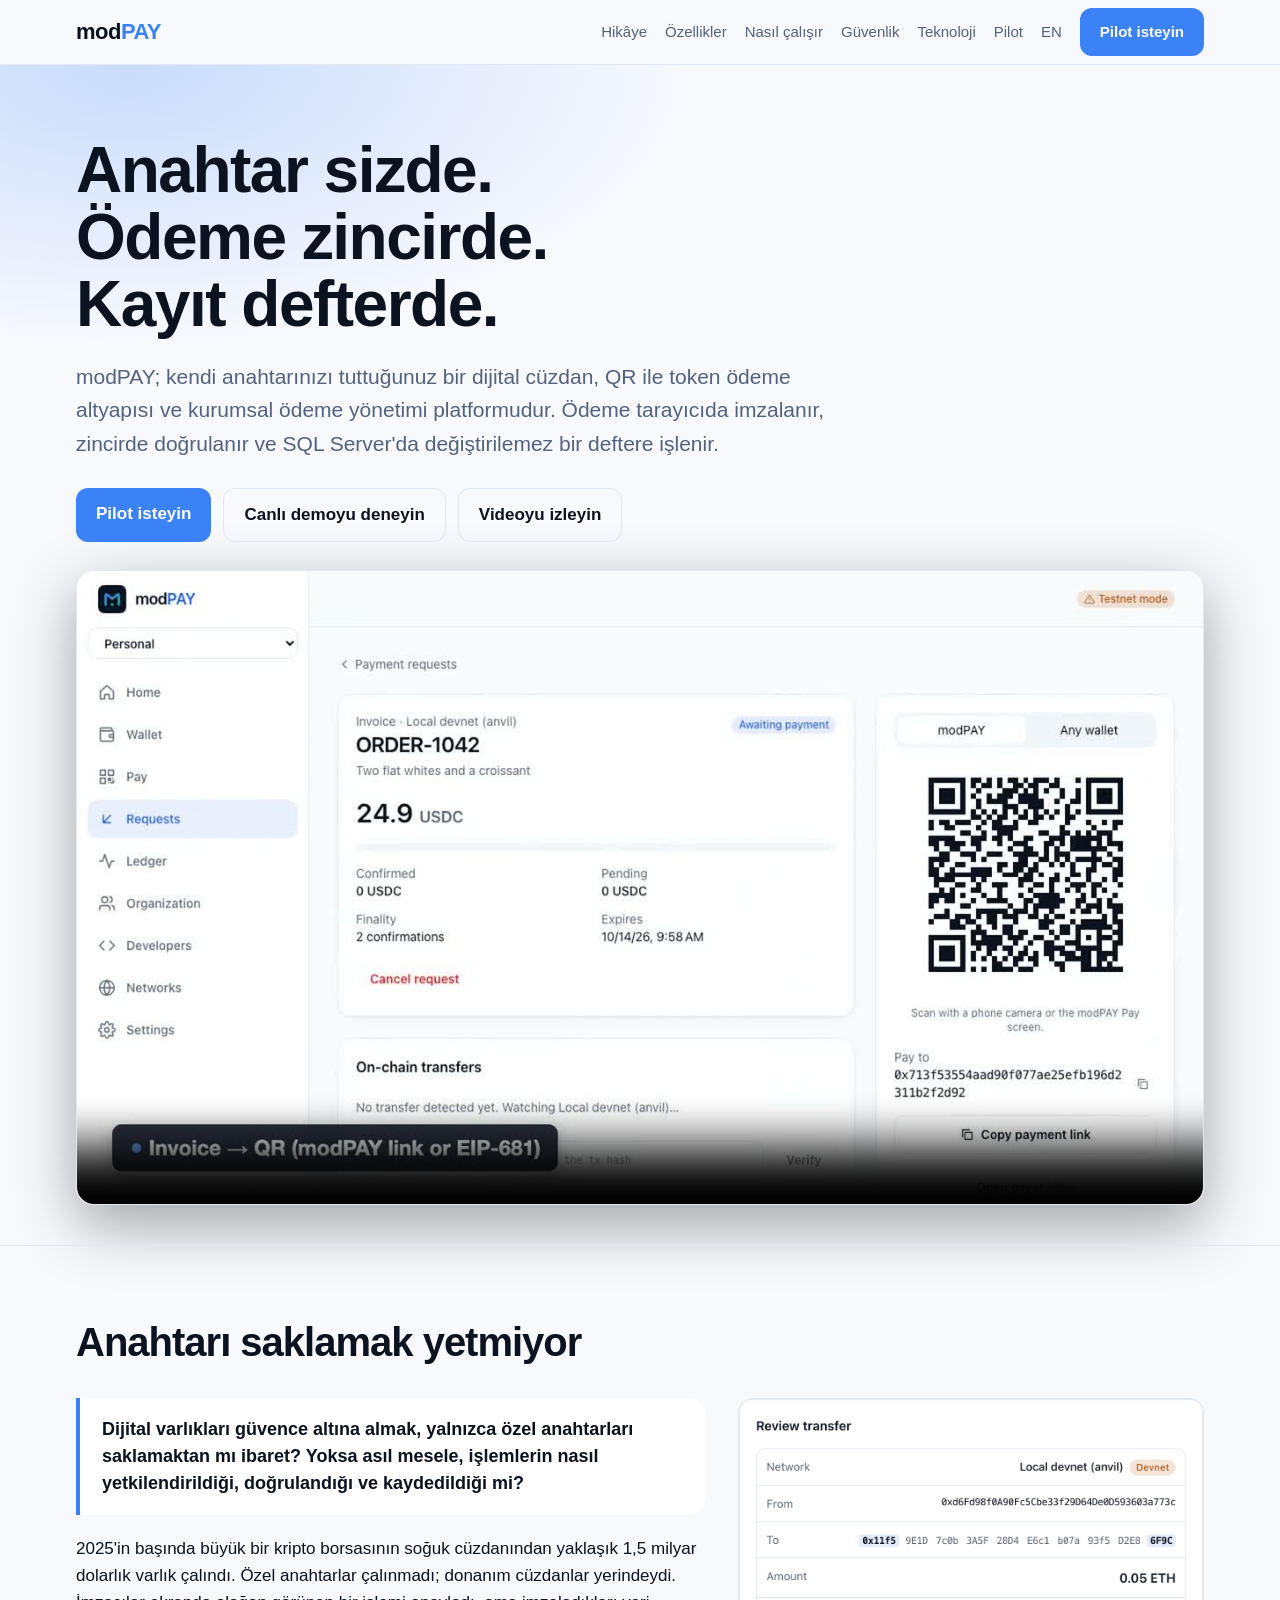
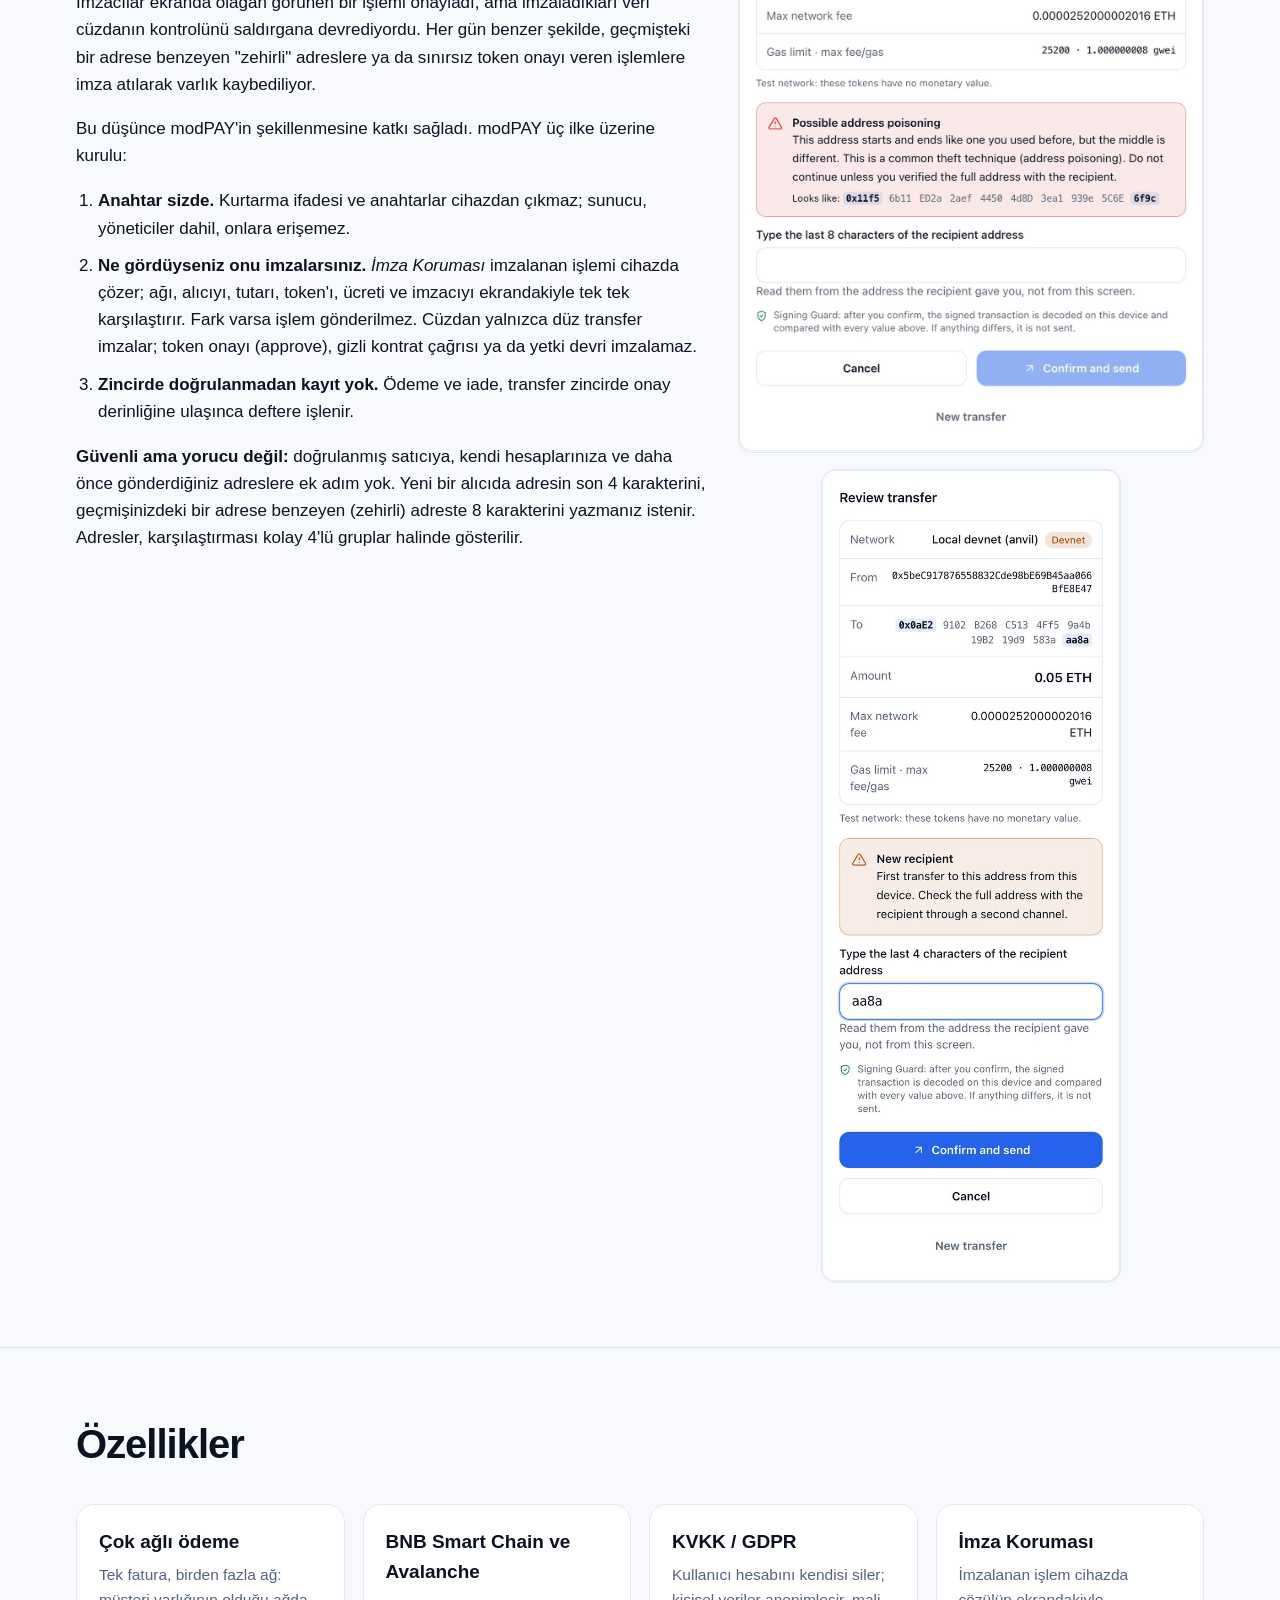
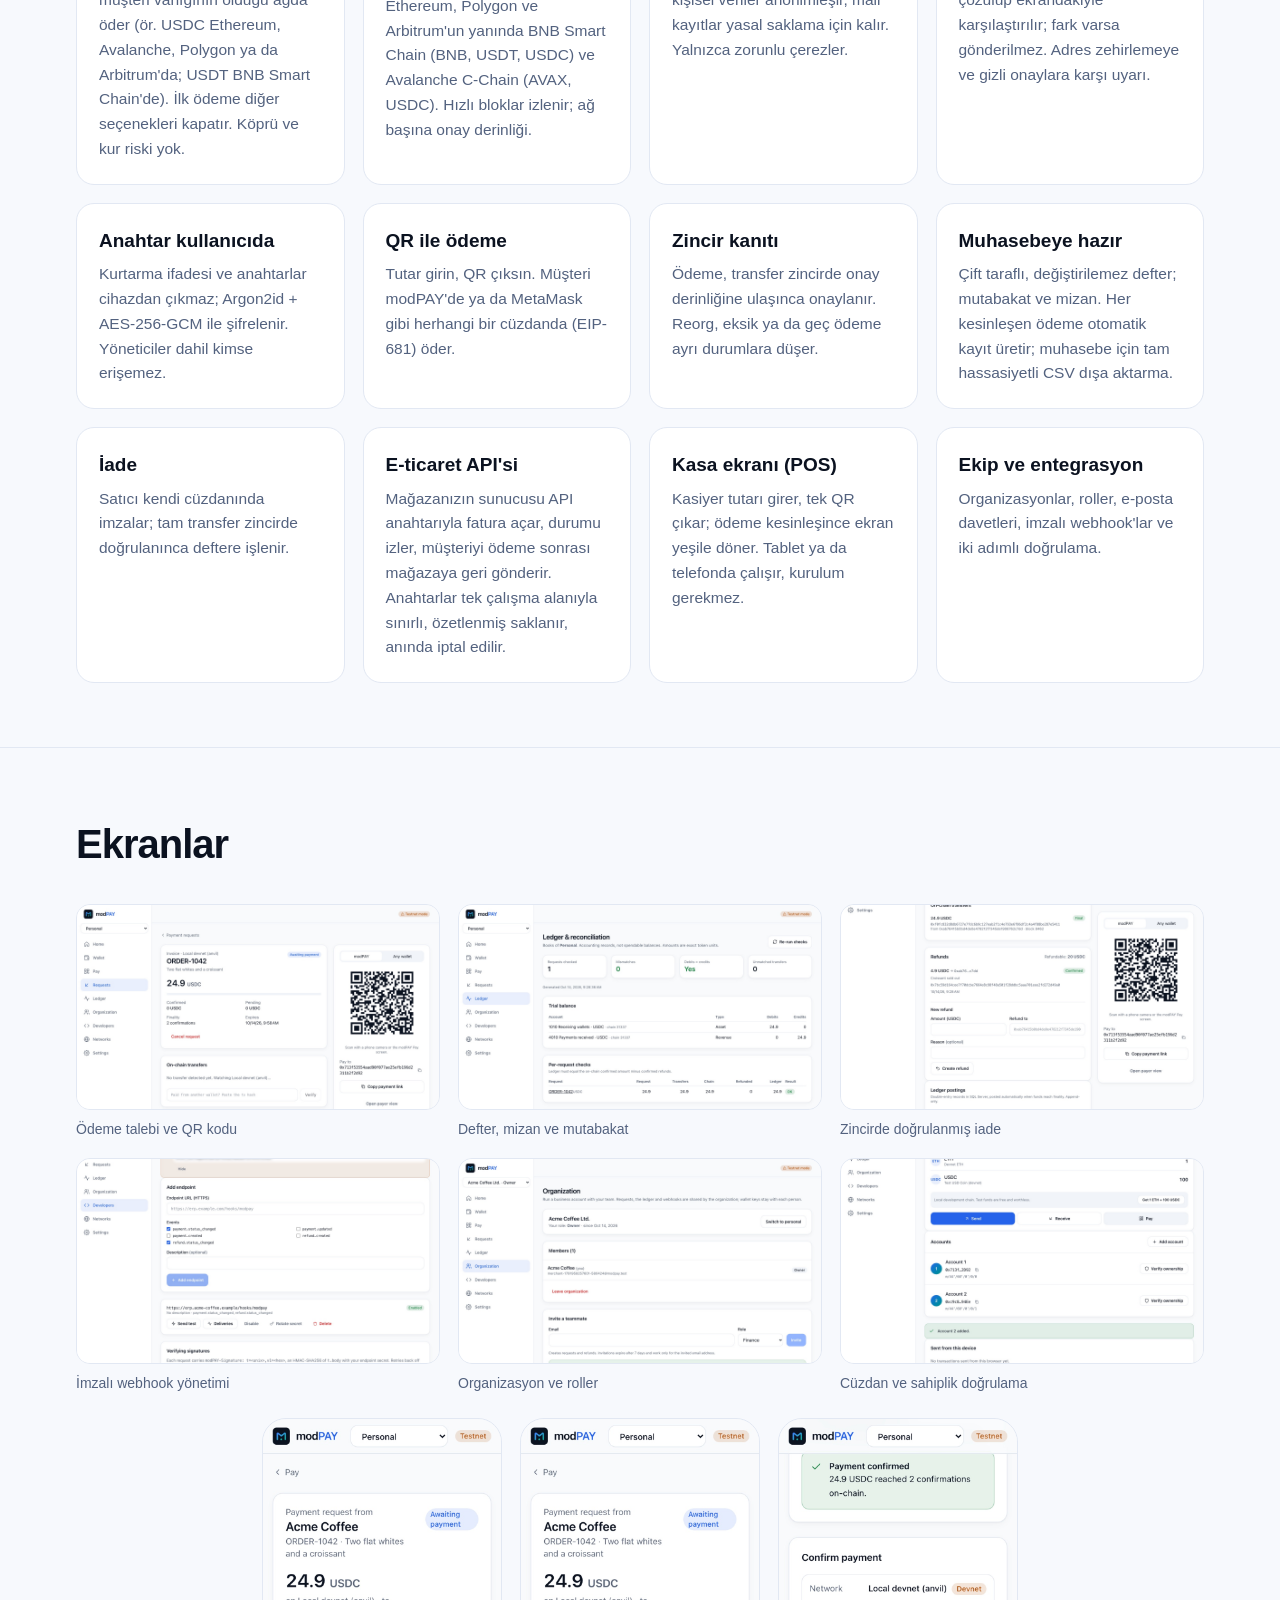
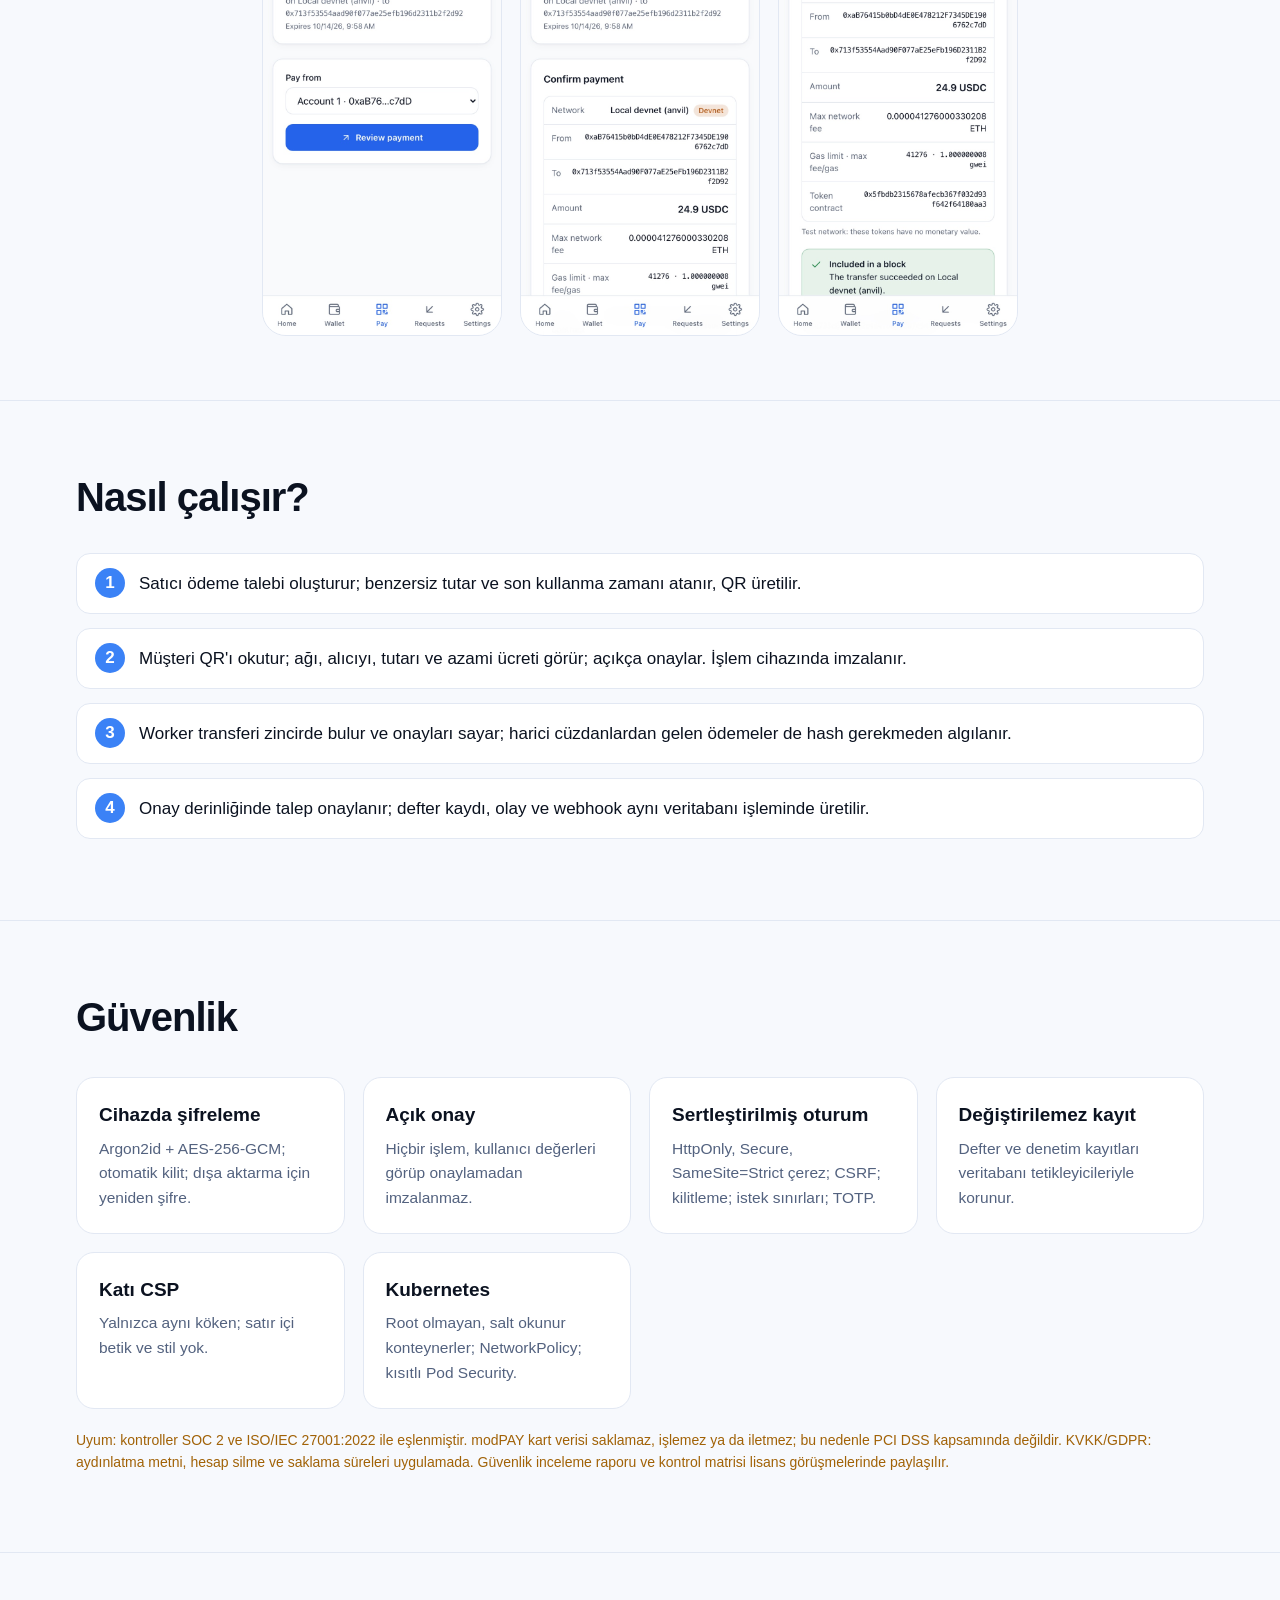
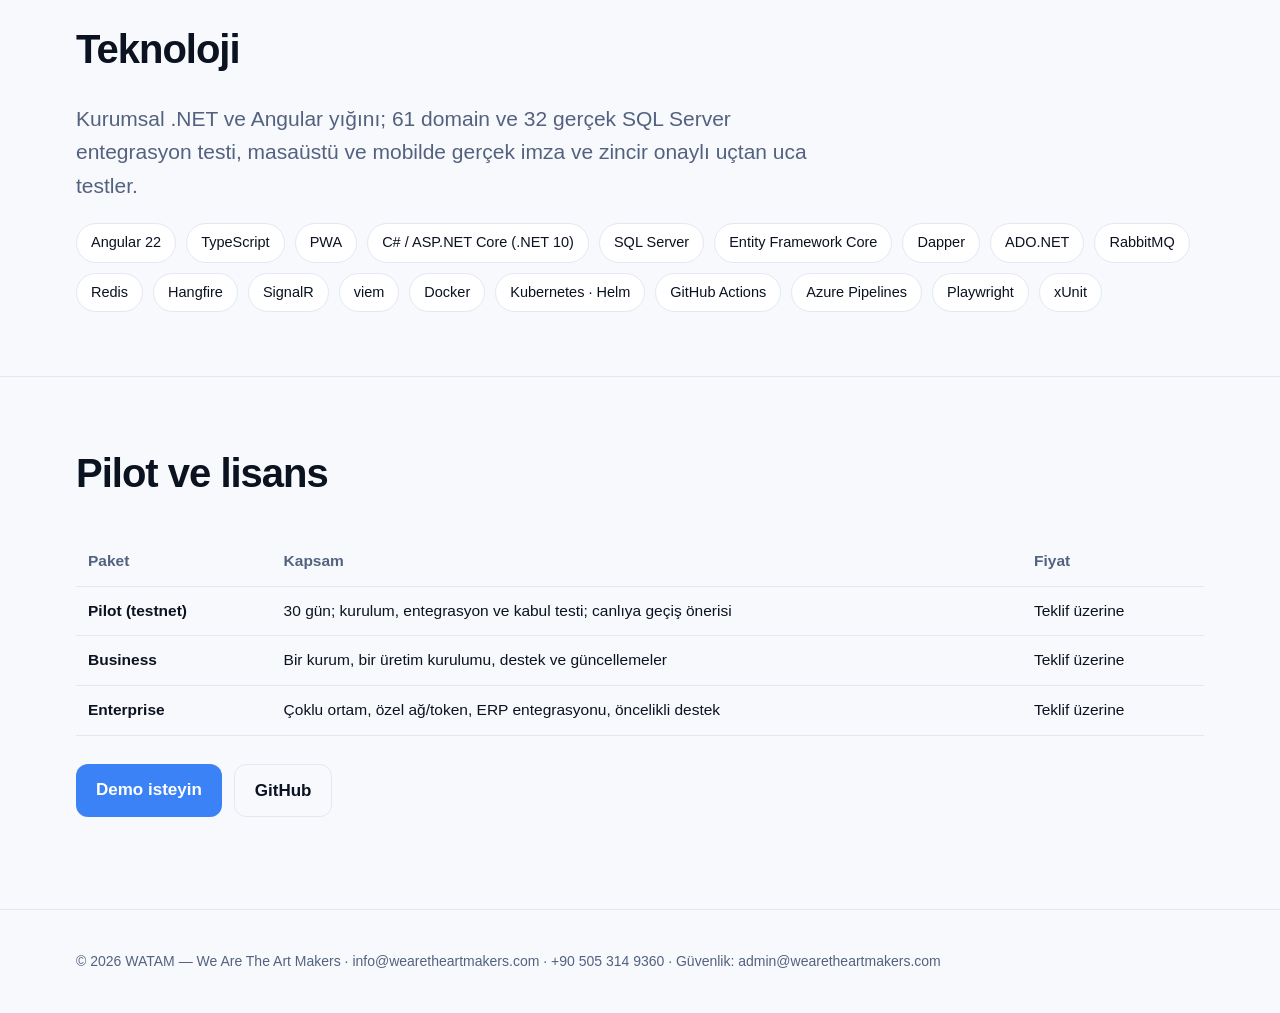
==== commit 57a2a4fc: "Remove disclaimer notes from the product page Co-Authored-By: Claude Opus 5.5 (1M context) <noreply@" ====
--- a/docs/index.html
+++ b/docs/index.html
@@ -33,7 +33,6 @@
 <h1>Anahtar sizde.<br>Ödeme zincirde.<br>Kayıt defterde.</h1>
 <p class="lead">modPAY; kendi anahtarınızı tuttuğunuz bir dijital cüzdan, QR ile token ödeme altyapısı ve kurumsal ödeme yönetimi platformudur. Ödeme tarayıcıda imzalanır, zincirde doğrulanır ve SQL Server'da değiştirilemez bir deftere işlenir.</p>
 <div class="actions"><a class="btn" href="mailto:info@wearetheartmakers.com?subject=modPAY%20pilot">Pilot isteyin</a><a class="btn ghost" href="https://modpay.runasp.net" target="_blank" rel="noopener">Canlı demoyu deneyin</a><a class="btn ghost" href="#video">Videoyu izleyin</a></div>
-<p class="note">Test ağlarında canlı. Güvenlik incelemesi tamamlandı: dört ayrı inceleme ajanı kodu birbirinden bağımsız taradı, 2 yüksek bulgunun tamamı ve 9 orta bulgunun 6’sı düzeltilip regresyon testleriyle kilitlendi; kalan 3 üretim altyapısı maddesi takipte. 20 güvenlik kontrolü SOC 2 ve ISO/IEC 27001 çerçevelerine kanıtlarıyla eşlendi. Ana ağ, üçüncü taraf denetimi sonrası açılır. modPAY bir banka, ödeme kuruluşu ya da saklayıcı değildir.</p>
 <div class="video" id="video"><video controls preload="metadata" playsinline poster="assets/video/poster.jpg" aria-label="modPAY tanıtım videosu (İngilizce)"><source src="assets/video/modpay-intro.mp4" type="video/mp4"></video></div>
 </div></div>
 
@@ -49,7 +48,6 @@
 <li><strong>Zincirde doğrulanmadan kayıt yok.</strong> Ödeme ve iade, transfer zincirde onay derinliğine ulaşınca deftere işlenir.</li>
 </ol>
 <p><strong>Güvenli ama yorucu değil:</strong> doğrulanmış satıcıya, kendi hesaplarınıza ve daha önce gönderdiğiniz adreslere ek adım yok. Yeni bir alıcıda adresin son 4 karakterini, geçmişinizdeki bir adrese benzeyen (zehirli) adreste 8 karakterini yazmanız istenir. Adresler, karşılaştırması kolay 4'lü gruplar halinde gösterilir.</p>
-<p class="small">modPAY çalınmış varlıkları geri getirmez ve yaşanmış bir saldırıyı önleyeceğini iddia etmez. İmza Koruması, uygulama içinde ekranda gösterilen ile imzalanan arasındaki farkı yakalar; donanım cüzdanın kendi ekranında doğrulamanın ve bağımsız güvenlik denetiminin yerini tutmaz.</p>
 </div>
 <div class="imgs"><img loading="lazy" src="assets/img/guard-lookalike.jpg" alt="İmza Koruması: olası adres zehirleme uyarısı"><img class="phone" loading="lazy" src="assets/img/guard-mobile.jpg" alt="Telefonda yeni alıcı onayı: adresin son 4 karakteri"></div>
 </div></div></section>
@@ -73,7 +71,7 @@
 <section id="guvenlik"><div class="wrap">
 <h2>Güvenlik</h2>
 <div class="grid"><div class="card"><h3>Cihazda şifreleme</h3><p>Argon2id + AES-256-GCM; otomatik kilit; dışa aktarma için yeniden şifre.</p></div><div class="card"><h3>Açık onay</h3><p>Hiçbir işlem, kullanıcı değerleri görüp onaylamadan imzalanmaz.</p></div><div class="card"><h3>Sertleştirilmiş oturum</h3><p>HttpOnly, Secure, SameSite=Strict çerez; CSRF; kilitleme; istek sınırları; TOTP.</p></div><div class="card"><h3>Değiştirilemez kayıt</h3><p>Defter ve denetim kayıtları veritabanı tetikleyicileriyle korunur.</p></div><div class="card"><h3>Katı CSP</h3><p>Yalnızca aynı köken; satır içi betik ve stil yok.</p></div><div class="card"><h3>Kubernetes</h3><p>Root olmayan, salt okunur konteynerler; NetworkPolicy; kısıtlı Pod Security.</p></div></div>
-<p class="note" style="margin-top:20px">Uyum: kontroller SOC 2 ve ISO/IEC 27001:2022 ile eşlenmiştir (hazırlık; sertifika bağımsız denetçi tarafından verilir). modPAY kart verisi saklamaz, işlemez ya da iletmez; bu nedenle PCI DSS kapsamında değildir. KVKK/GDPR: aydınlatma metni, hesap silme ve saklama süreleri uygulamada. Güvenlik inceleme raporu ve kontrol matrisi lisans görüşmelerinde paylaşılır.</p>
+<p class="note" style="margin-top:20px">Uyum: kontroller SOC 2 ve ISO/IEC 27001:2022 ile eşlenmiştir. modPAY kart verisi saklamaz, işlemez ya da iletmez; bu nedenle PCI DSS kapsamında değildir. KVKK/GDPR: aydınlatma metni, hesap silme ve saklama süreleri uygulamada. Güvenlik inceleme raporu ve kontrol matrisi lisans görüşmelerinde paylaşılır.</p>
 </div></section>
 
 <section id="teknoloji"><div class="wrap">
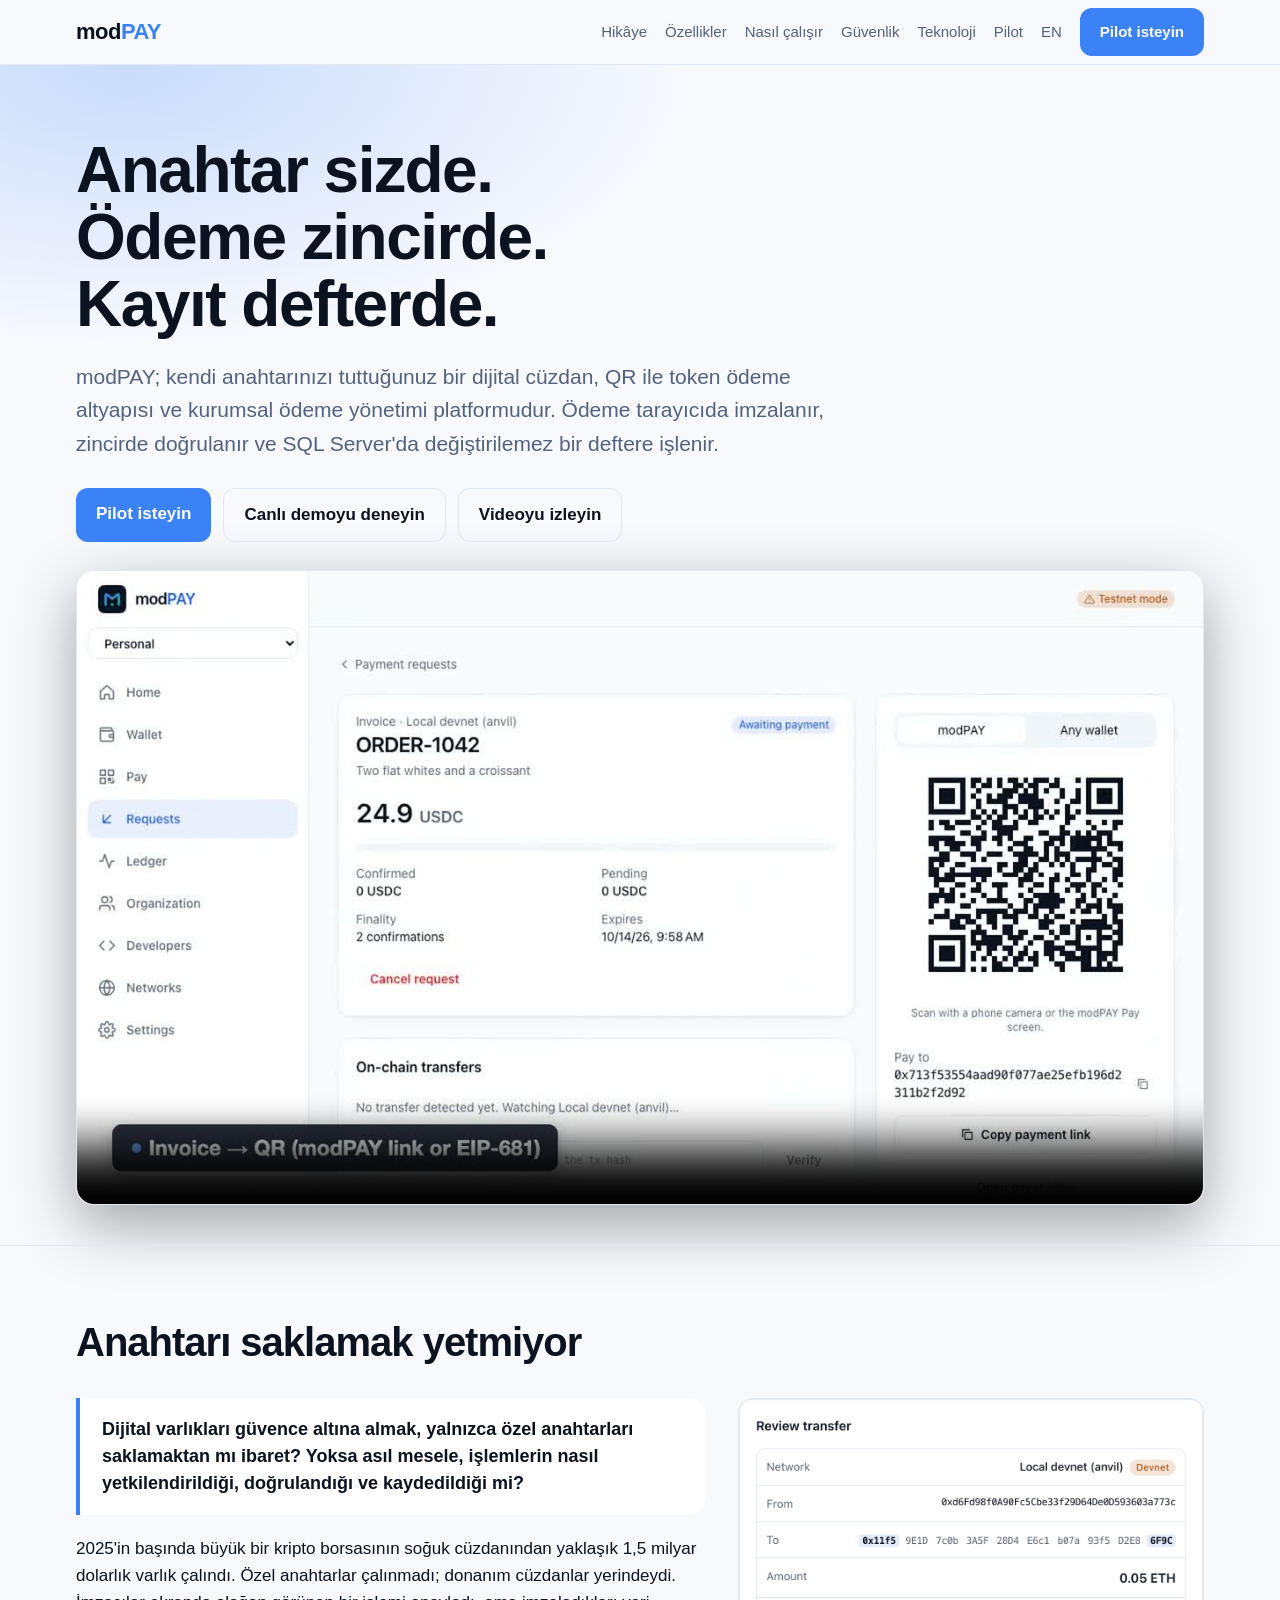
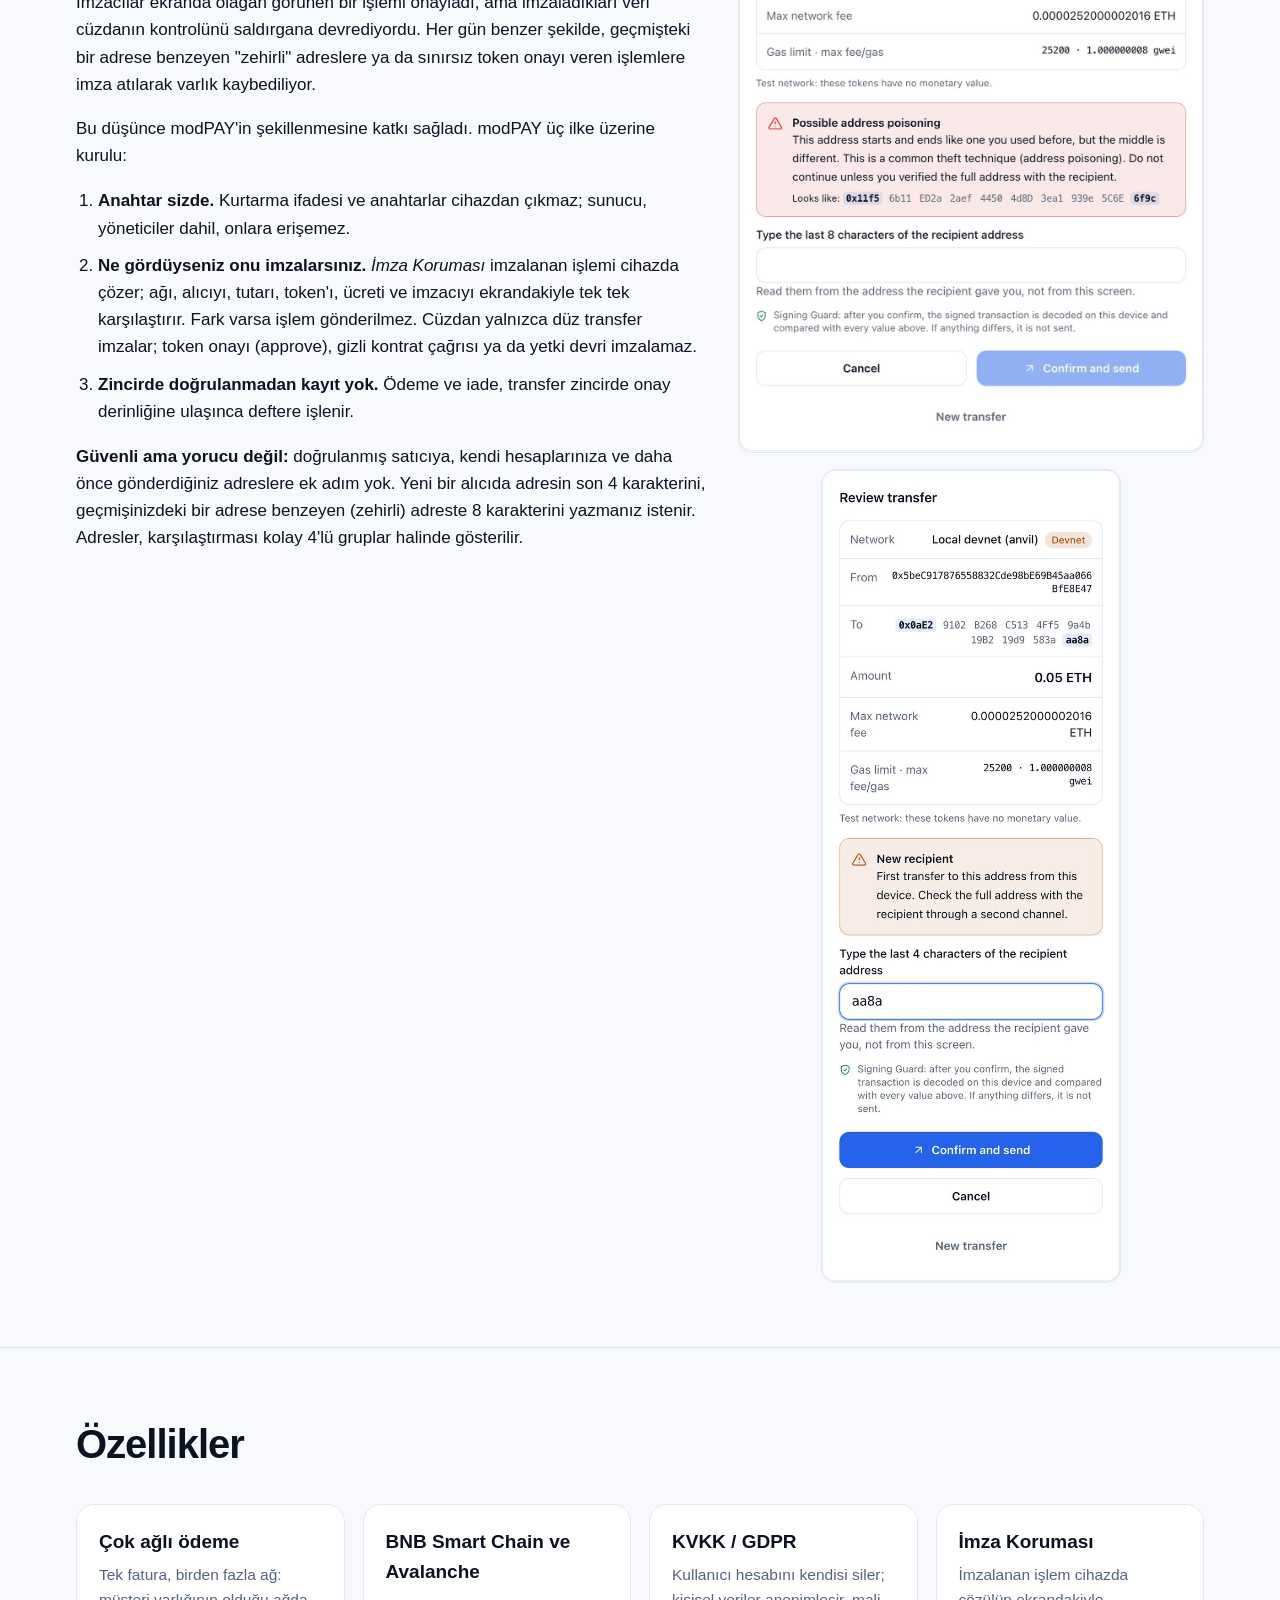
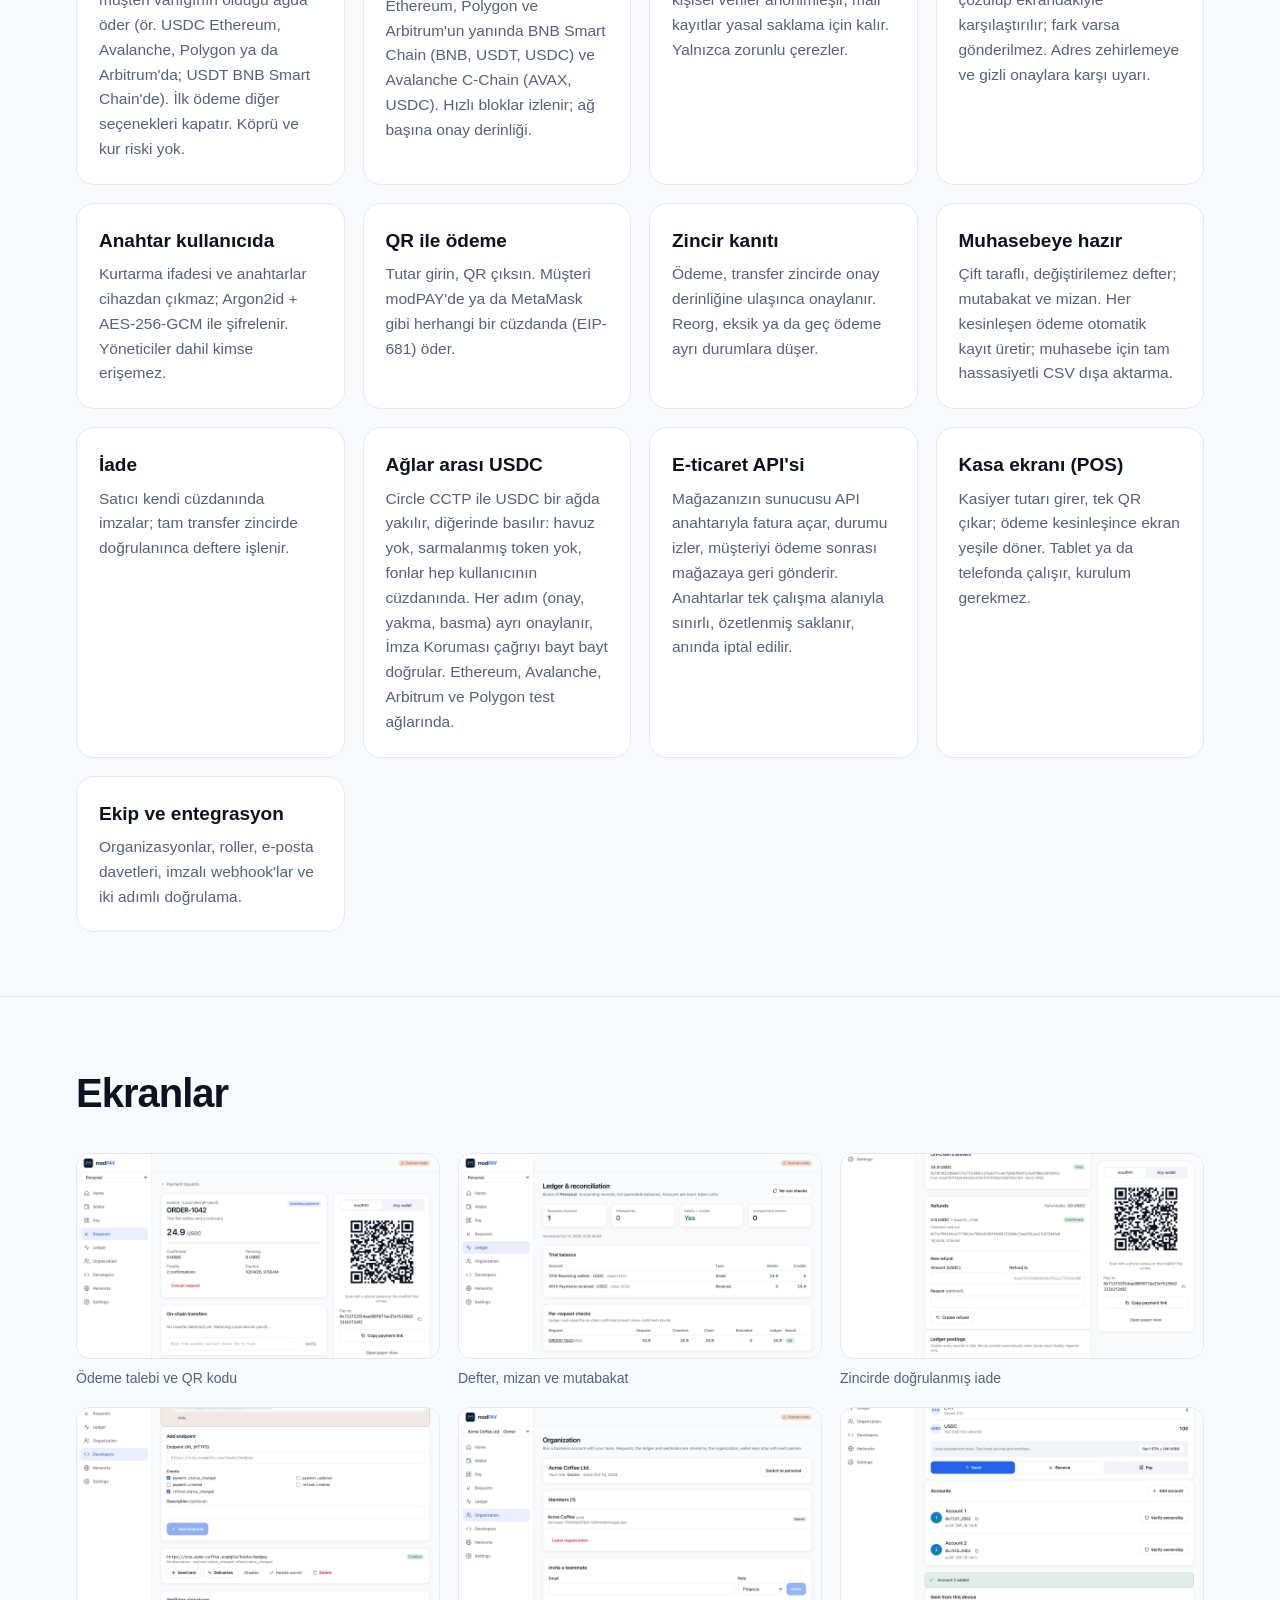
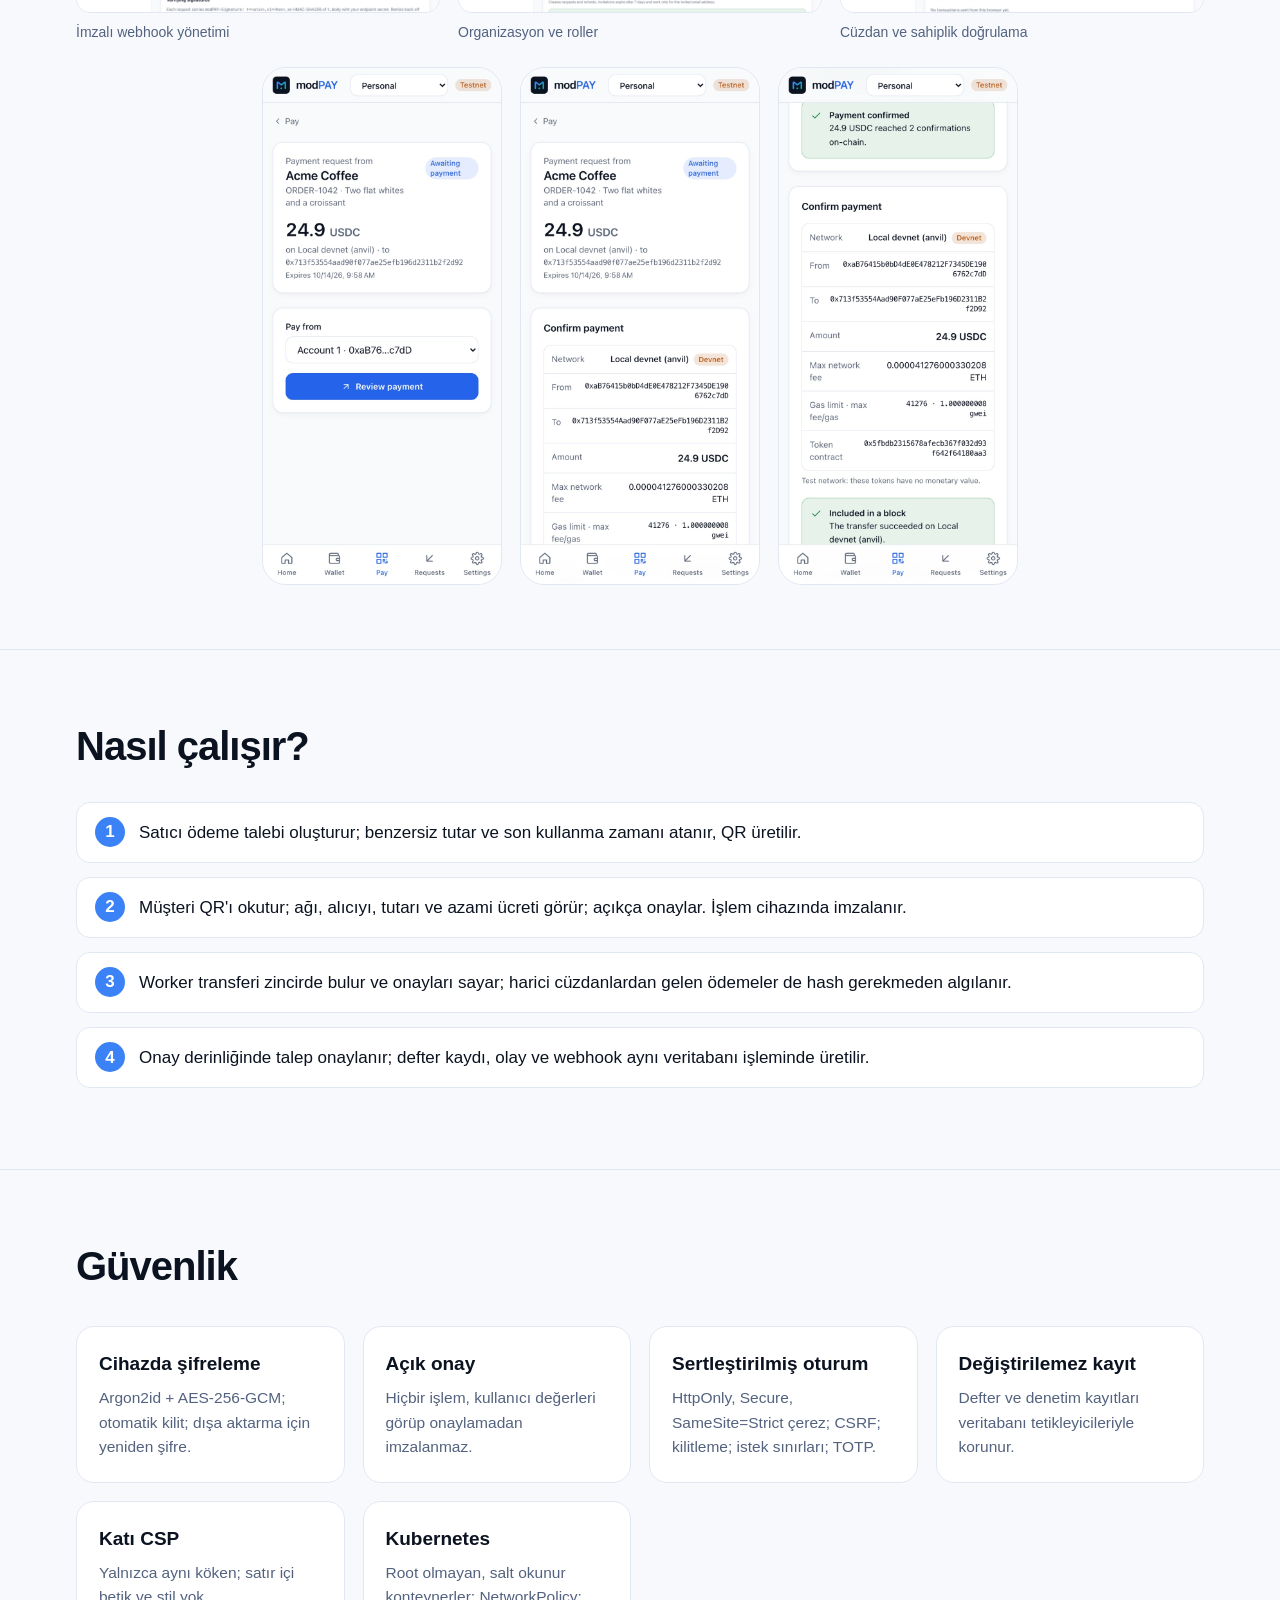
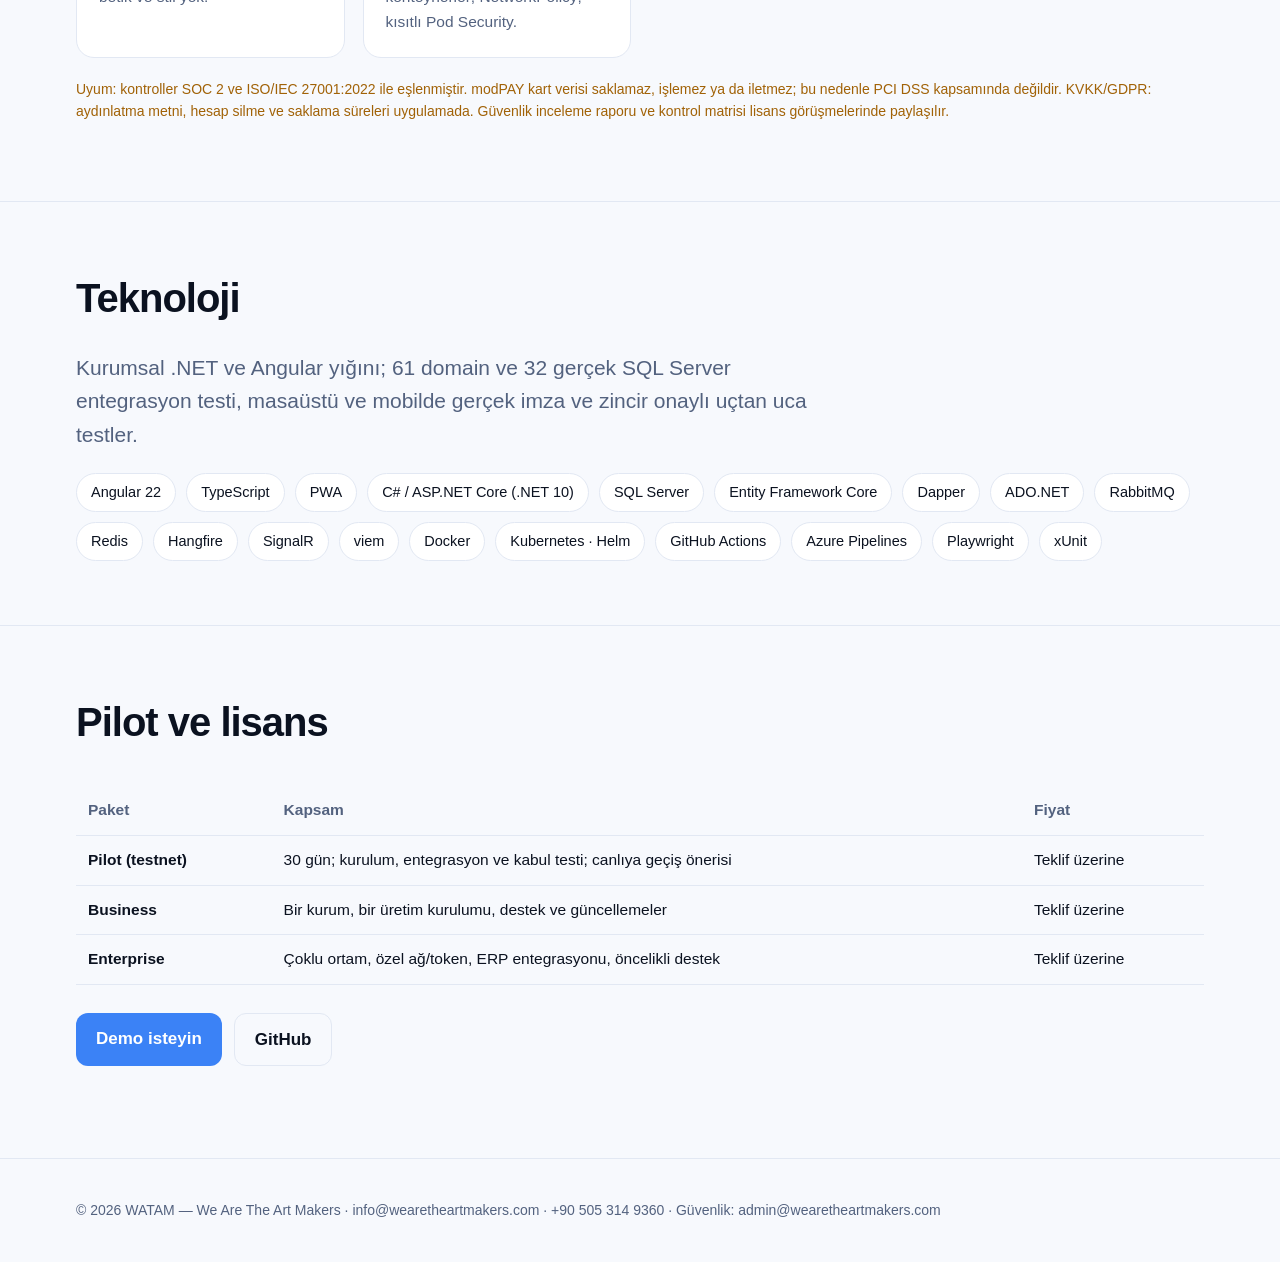
==== commit 667d933e: "v0.9.0: cross-chain USDC (Circle CCTP) Co-Authored-By: Claude Opus 5.5 (1M context) <noreply@anthrop" ====
--- a/docs/index.html
+++ b/docs/index.html
@@ -54,7 +54,7 @@
 
 <section id="ozellikler"><div class="wrap">
 <h2>Özellikler</h2>
-<div class="grid"><div class="card"><h3>Çok ağlı ödeme</h3><p>Tek fatura, birden fazla ağ: müşteri varlığının olduğu ağda öder (ör. USDC Ethereum, Avalanche, Polygon ya da Arbitrum'da; USDT BNB Smart Chain'de). İlk ödeme diğer seçenekleri kapatır. Köprü ve kur riski yok.</p></div><div class="card"><h3>BNB Smart Chain ve Avalanche</h3><p>Ethereum, Polygon ve Arbitrum'un yanında BNB Smart Chain (BNB, USDT, USDC) ve Avalanche C-Chain (AVAX, USDC). Hızlı bloklar izlenir; ağ başına onay derinliği.</p></div><div class="card"><h3>KVKK / GDPR</h3><p>Kullanıcı hesabını kendisi siler; kişisel veriler anonimleşir, mali kayıtlar yasal saklama için kalır. Yalnızca zorunlu çerezler.</p></div><div class="card"><h3>İmza Koruması</h3><p>İmzalanan işlem cihazda çözülüp ekrandakiyle karşılaştırılır; fark varsa gönderilmez. Adres zehirlemeye ve gizli onaylara karşı uyarı.</p></div><div class="card"><h3>Anahtar kullanıcıda</h3><p>Kurtarma ifadesi ve anahtarlar cihazdan çıkmaz; Argon2id + AES-256-GCM ile şifrelenir. Yöneticiler dahil kimse erişemez.</p></div><div class="card"><h3>QR ile ödeme</h3><p>Tutar girin, QR çıksın. Müşteri modPAY'de ya da MetaMask gibi herhangi bir cüzdanda (EIP-681) öder.</p></div><div class="card"><h3>Zincir kanıtı</h3><p>Ödeme, transfer zincirde onay derinliğine ulaşınca onaylanır. Reorg, eksik ya da geç ödeme ayrı durumlara düşer.</p></div><div class="card"><h3>Muhasebeye hazır</h3><p>Çift taraflı, değiştirilemez defter; mutabakat ve mizan. Her kesinleşen ödeme otomatik kayıt üretir; muhasebe için tam hassasiyetli CSV dışa aktarma.</p></div><div class="card"><h3>İade</h3><p>Satıcı kendi cüzdanında imzalar; tam transfer zincirde doğrulanınca deftere işlenir.</p></div><div class="card"><h3>E-ticaret API'si</h3><p>Mağazanızın sunucusu API anahtarıyla fatura açar, durumu izler, müşteriyi ödeme sonrası mağazaya geri gönderir. Anahtarlar tek çalışma alanıyla sınırlı, özetlenmiş saklanır, anında iptal edilir.</p></div><div class="card"><h3>Kasa ekranı (POS)</h3><p>Kasiyer tutarı girer, tek QR çıkar; ödeme kesinleşince ekran yeşile döner. Tablet ya da telefonda çalışır, kurulum gerekmez.</p></div><div class="card"><h3>Ekip ve entegrasyon</h3><p>Organizasyonlar, roller, e-posta davetleri, imzalı webhook'lar ve iki adımlı doğrulama.</p></div></div>
+<div class="grid"><div class="card"><h3>Çok ağlı ödeme</h3><p>Tek fatura, birden fazla ağ: müşteri varlığının olduğu ağda öder (ör. USDC Ethereum, Avalanche, Polygon ya da Arbitrum'da; USDT BNB Smart Chain'de). İlk ödeme diğer seçenekleri kapatır. Köprü ve kur riski yok.</p></div><div class="card"><h3>BNB Smart Chain ve Avalanche</h3><p>Ethereum, Polygon ve Arbitrum'un yanında BNB Smart Chain (BNB, USDT, USDC) ve Avalanche C-Chain (AVAX, USDC). Hızlı bloklar izlenir; ağ başına onay derinliği.</p></div><div class="card"><h3>KVKK / GDPR</h3><p>Kullanıcı hesabını kendisi siler; kişisel veriler anonimleşir, mali kayıtlar yasal saklama için kalır. Yalnızca zorunlu çerezler.</p></div><div class="card"><h3>İmza Koruması</h3><p>İmzalanan işlem cihazda çözülüp ekrandakiyle karşılaştırılır; fark varsa gönderilmez. Adres zehirlemeye ve gizli onaylara karşı uyarı.</p></div><div class="card"><h3>Anahtar kullanıcıda</h3><p>Kurtarma ifadesi ve anahtarlar cihazdan çıkmaz; Argon2id + AES-256-GCM ile şifrelenir. Yöneticiler dahil kimse erişemez.</p></div><div class="card"><h3>QR ile ödeme</h3><p>Tutar girin, QR çıksın. Müşteri modPAY'de ya da MetaMask gibi herhangi bir cüzdanda (EIP-681) öder.</p></div><div class="card"><h3>Zincir kanıtı</h3><p>Ödeme, transfer zincirde onay derinliğine ulaşınca onaylanır. Reorg, eksik ya da geç ödeme ayrı durumlara düşer.</p></div><div class="card"><h3>Muhasebeye hazır</h3><p>Çift taraflı, değiştirilemez defter; mutabakat ve mizan. Her kesinleşen ödeme otomatik kayıt üretir; muhasebe için tam hassasiyetli CSV dışa aktarma.</p></div><div class="card"><h3>İade</h3><p>Satıcı kendi cüzdanında imzalar; tam transfer zincirde doğrulanınca deftere işlenir.</p></div><div class="card"><h3>Ağlar arası USDC</h3><p>Circle CCTP ile USDC bir ağda yakılır, diğerinde basılır: havuz yok, sarmalanmış token yok, fonlar hep kullanıcının cüzdanında. Her adım (onay, yakma, basma) ayrı onaylanır, İmza Koruması çağrıyı bayt bayt doğrular. Ethereum, Avalanche, Arbitrum ve Polygon test ağlarında.</p></div><div class="card"><h3>E-ticaret API'si</h3><p>Mağazanızın sunucusu API anahtarıyla fatura açar, durumu izler, müşteriyi ödeme sonrası mağazaya geri gönderir. Anahtarlar tek çalışma alanıyla sınırlı, özetlenmiş saklanır, anında iptal edilir.</p></div><div class="card"><h3>Kasa ekranı (POS)</h3><p>Kasiyer tutarı girer, tek QR çıkar; ödeme kesinleşince ekran yeşile döner. Tablet ya da telefonda çalışır, kurulum gerekmez.</p></div><div class="card"><h3>Ekip ve entegrasyon</h3><p>Organizasyonlar, roller, e-posta davetleri, imzalı webhook'lar ve iki adımlı doğrulama.</p></div></div>
 </div></section>
 
 <section><div class="wrap">
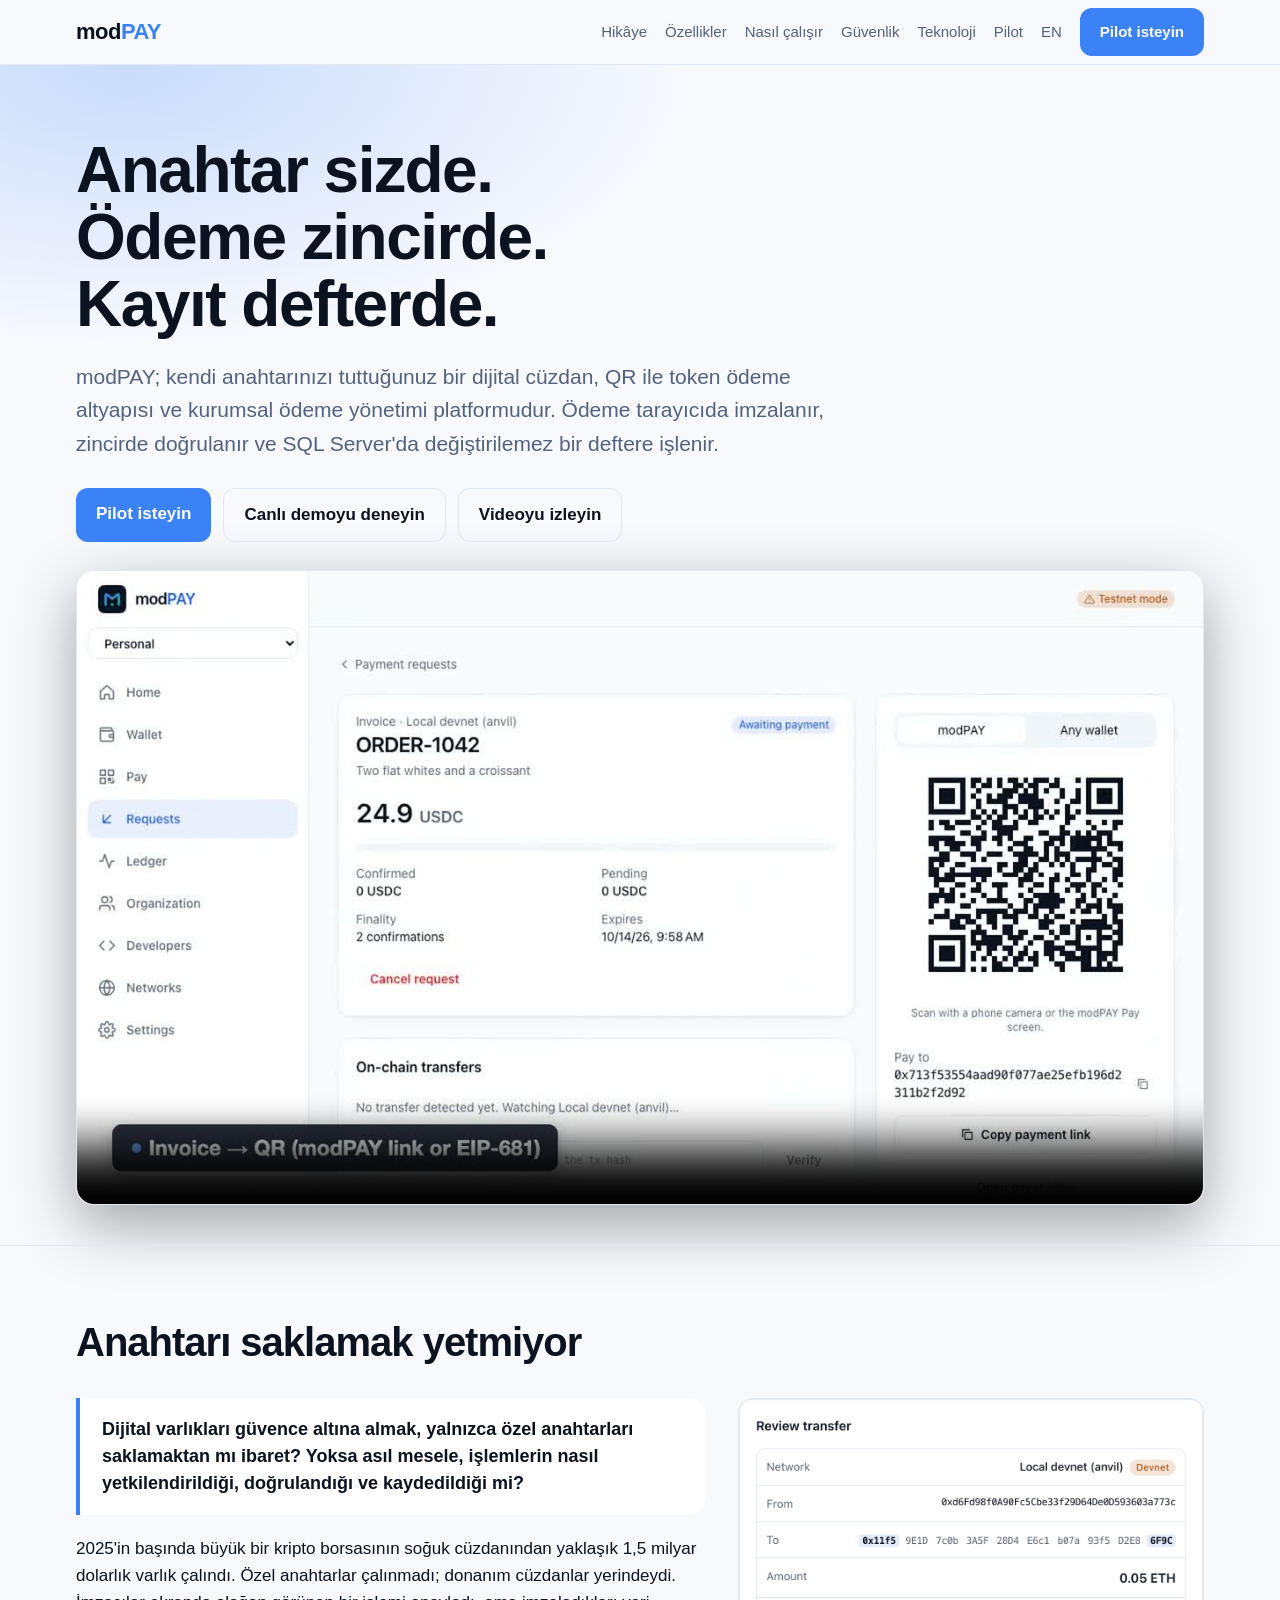
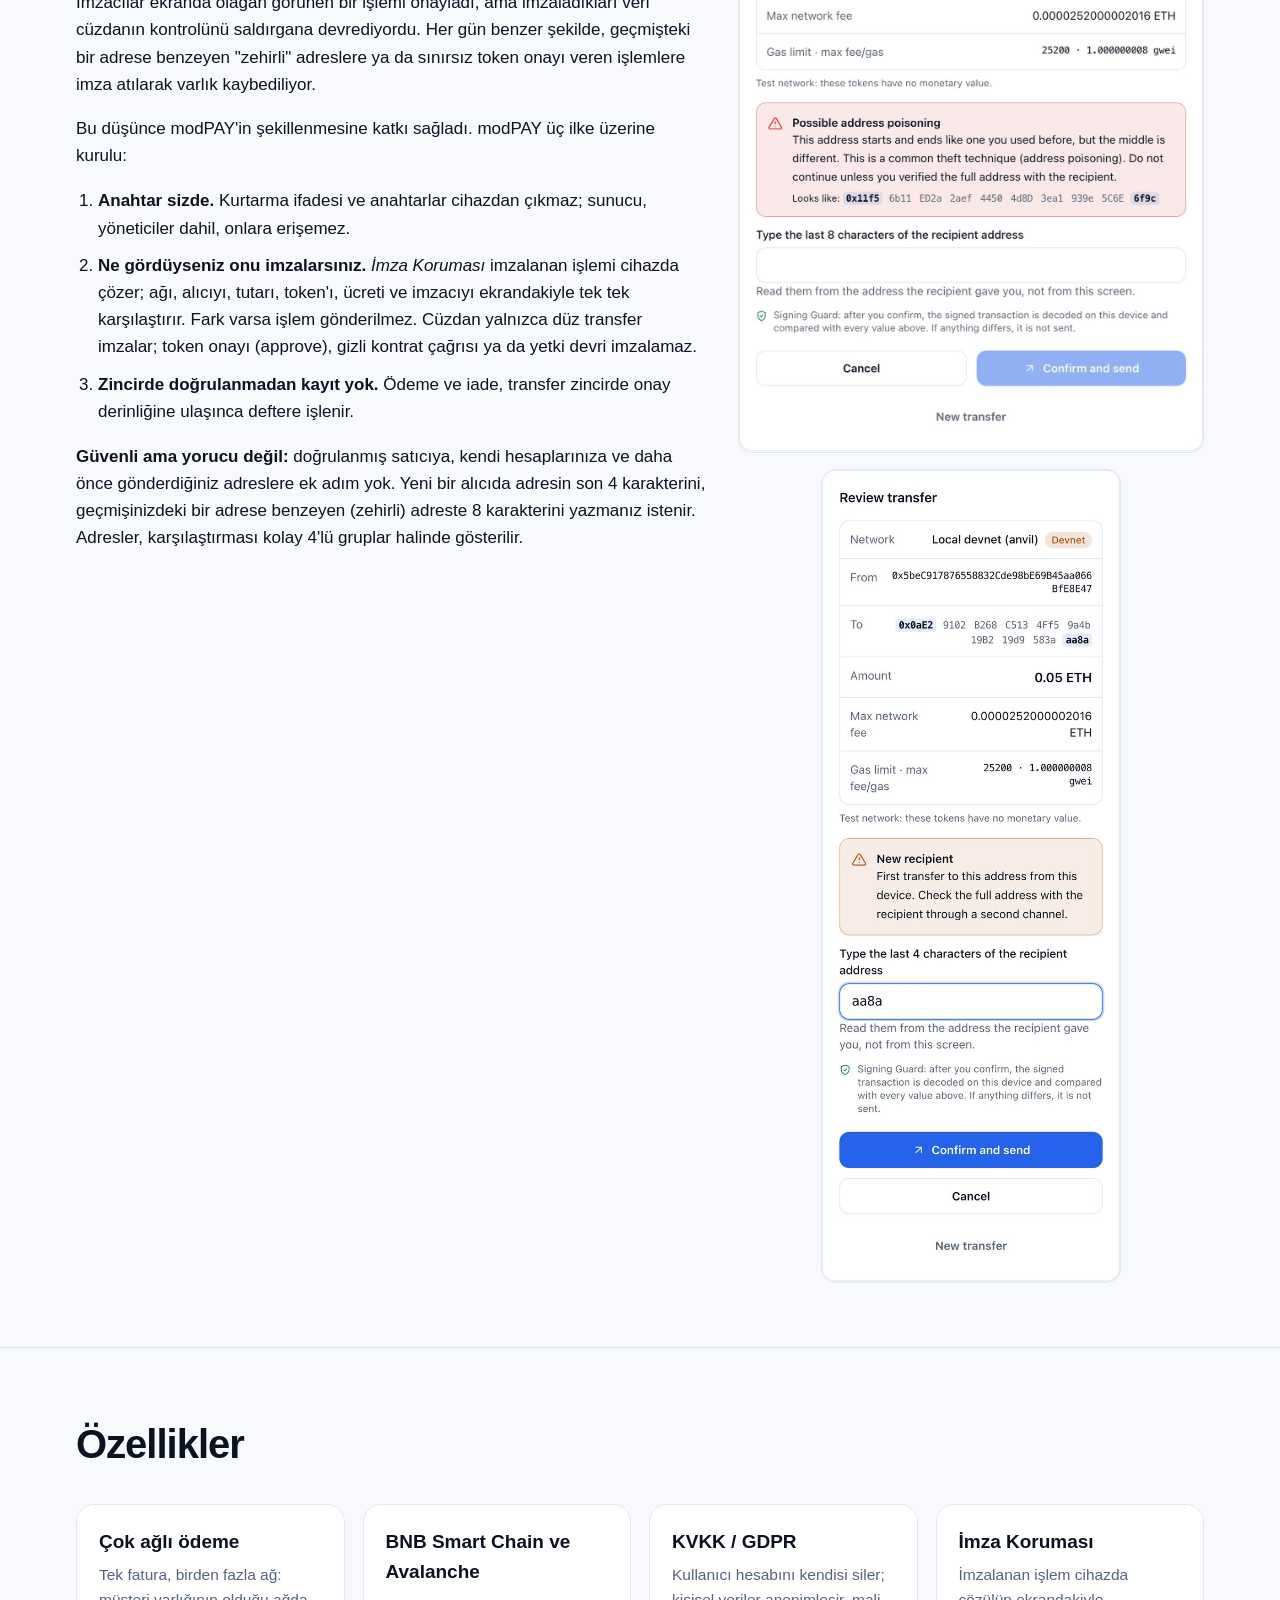
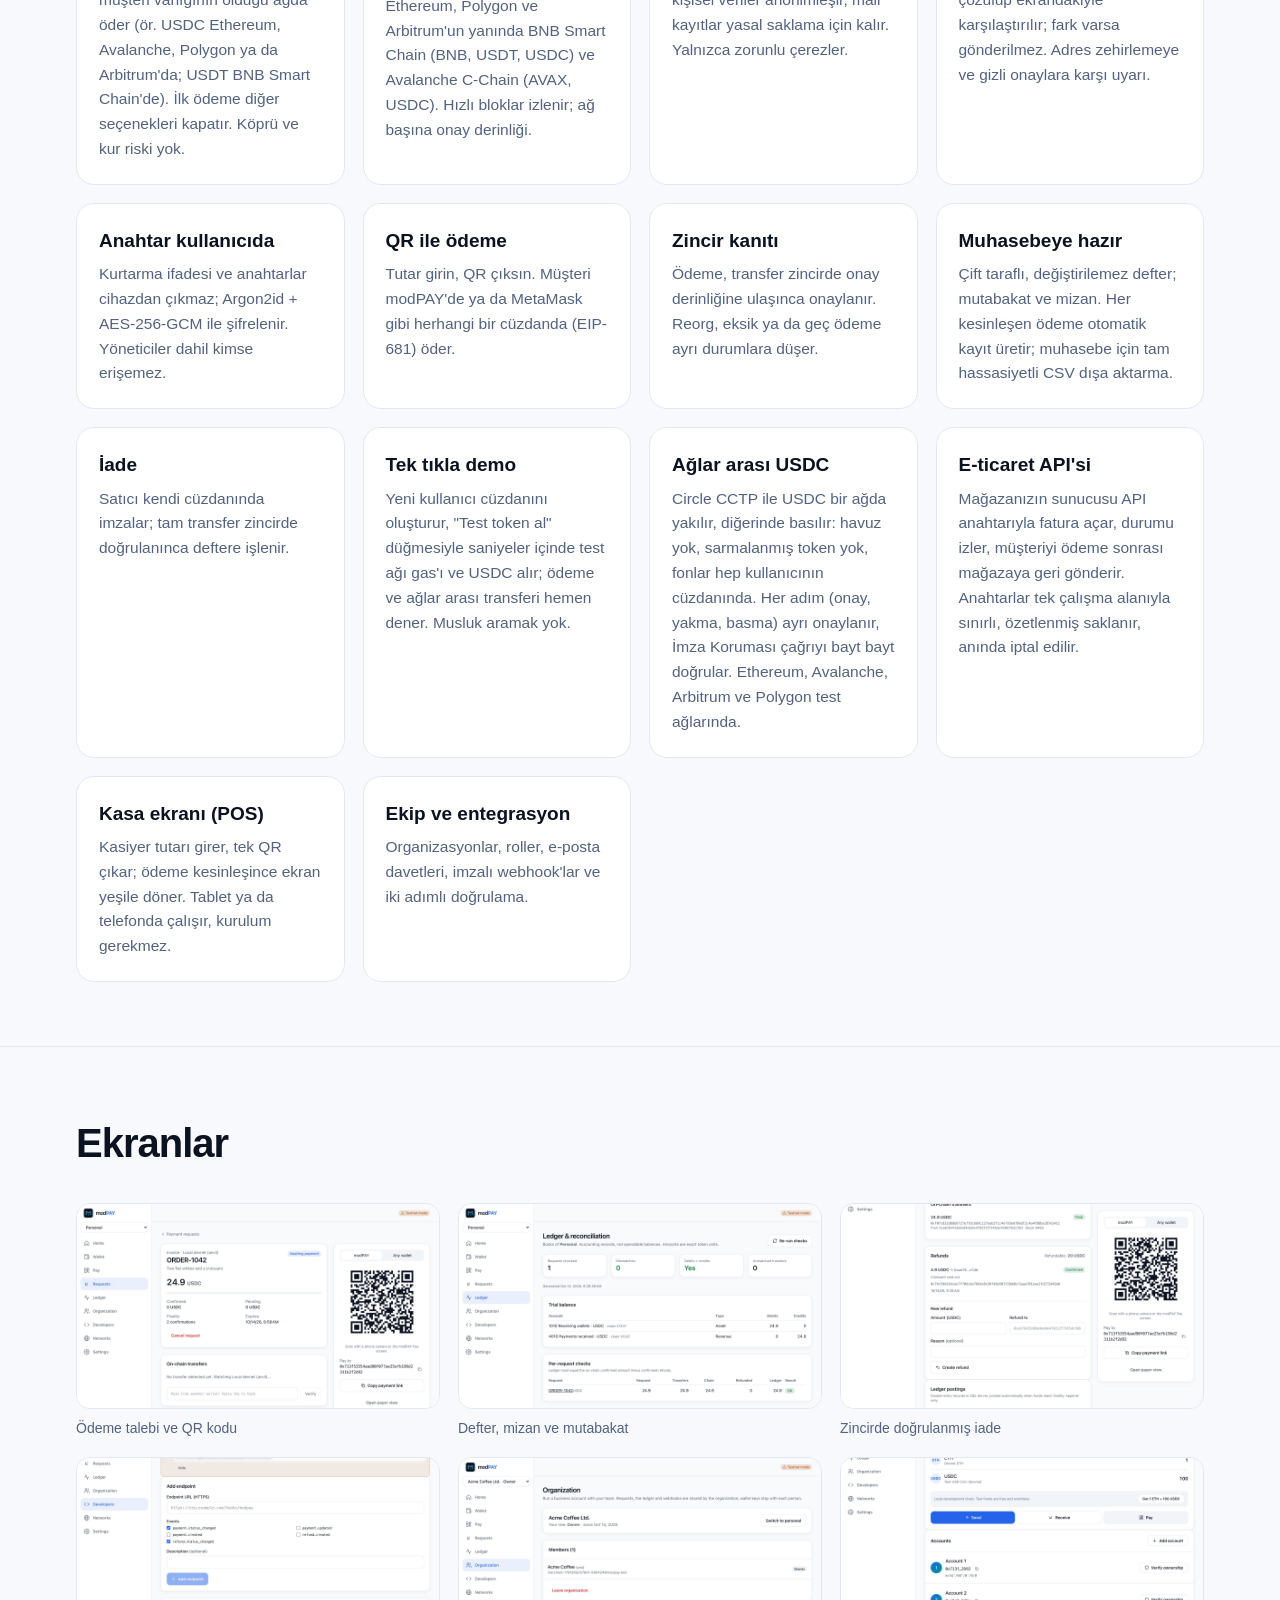
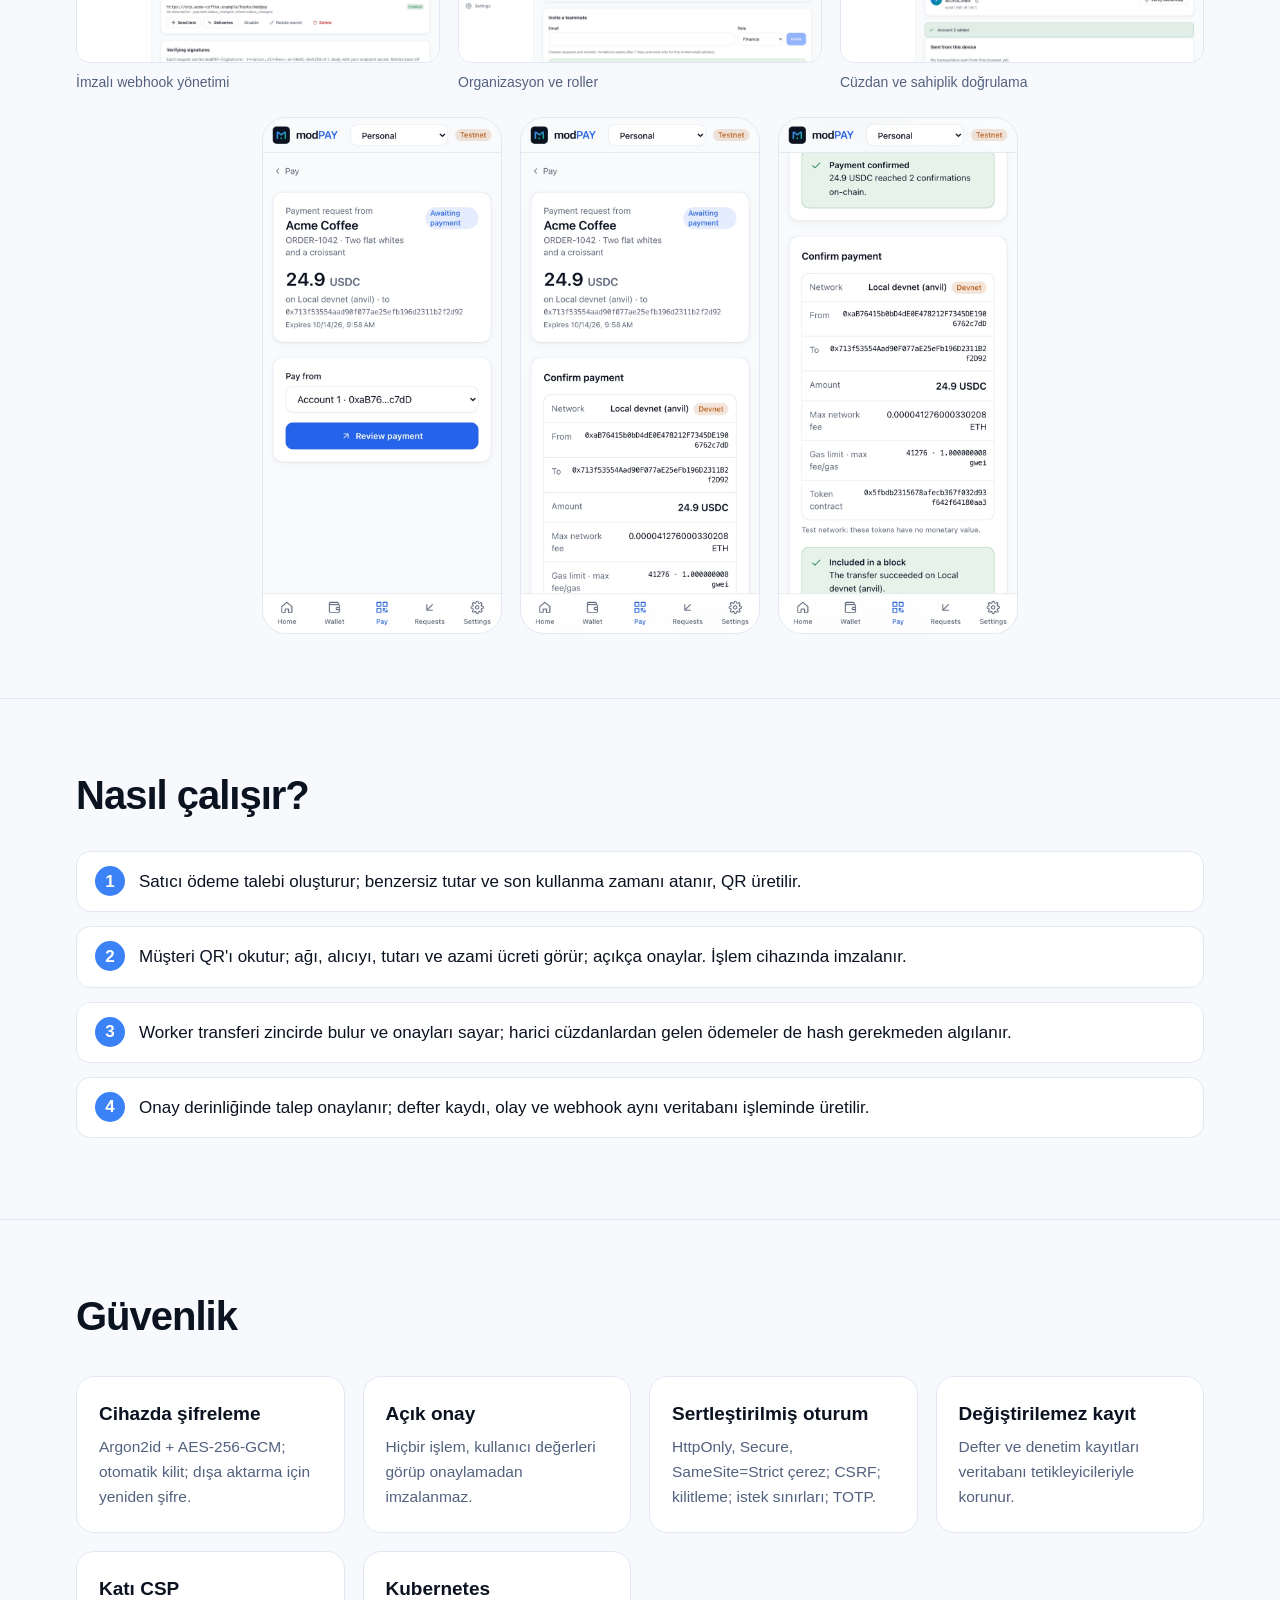
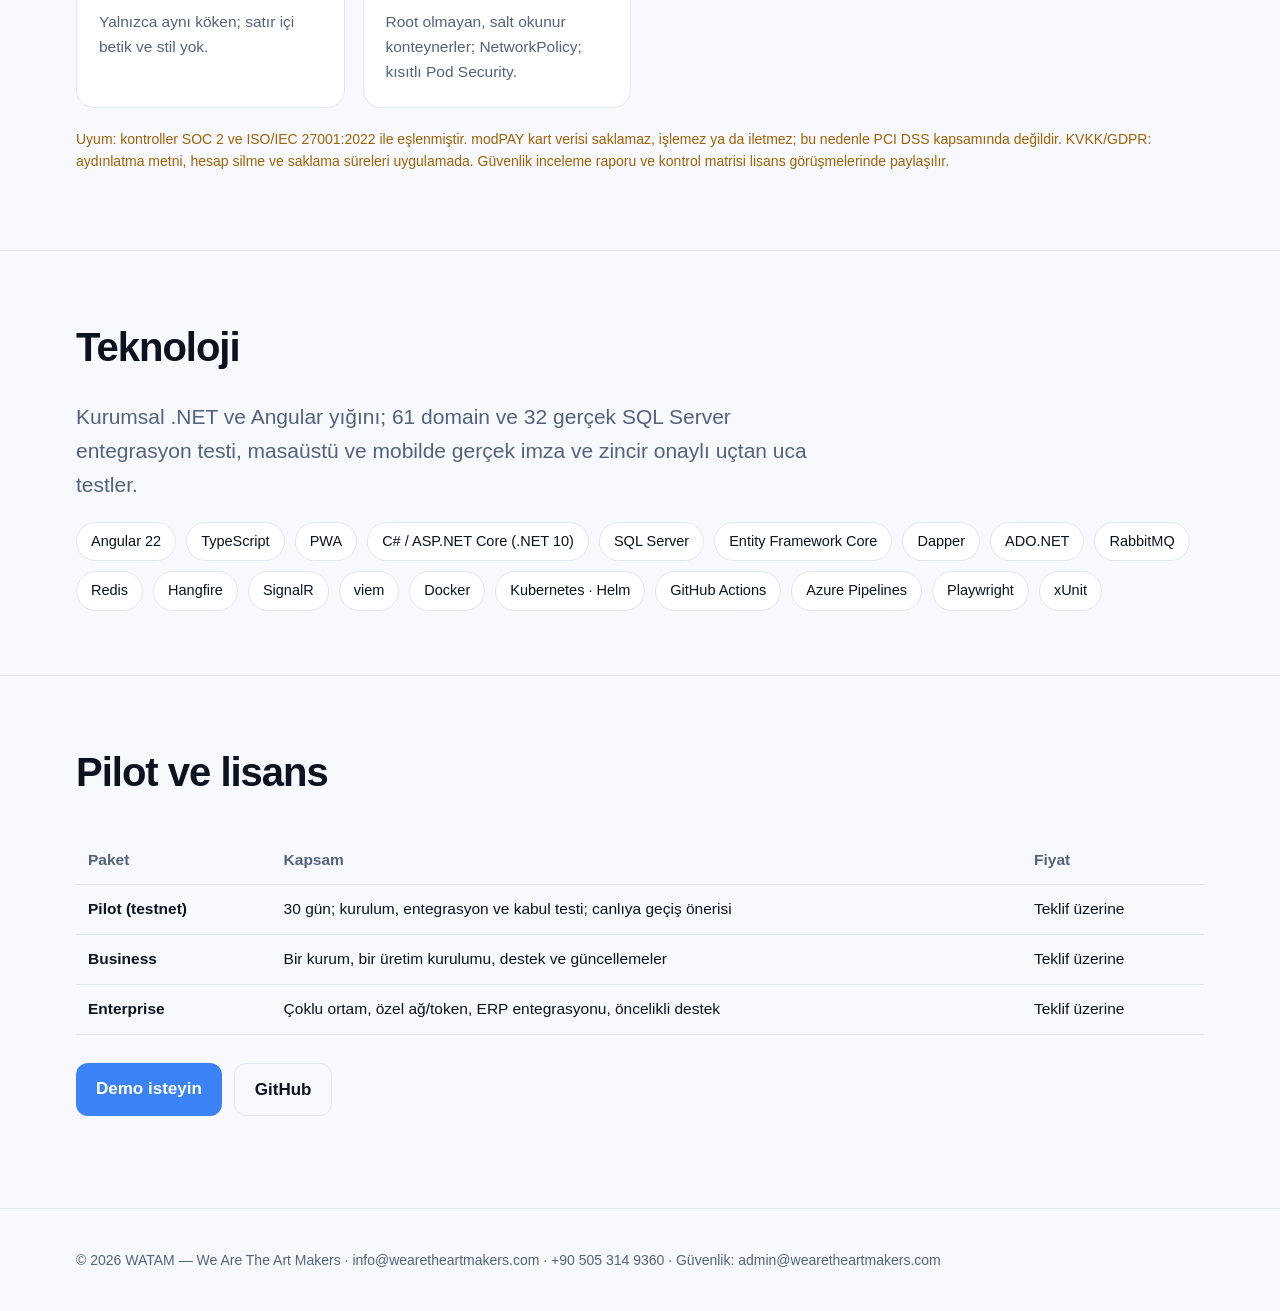
==== commit f95f3241: "v0.10.0: one-click demo faucet; real testnet transfers Co-Authored-By: Claude Opus 5.5 (1M context) " ====
--- a/docs/index.html
+++ b/docs/index.html
@@ -54,7 +54,7 @@
 
 <section id="ozellikler"><div class="wrap">
 <h2>Özellikler</h2>
-<div class="grid"><div class="card"><h3>Çok ağlı ödeme</h3><p>Tek fatura, birden fazla ağ: müşteri varlığının olduğu ağda öder (ör. USDC Ethereum, Avalanche, Polygon ya da Arbitrum'da; USDT BNB Smart Chain'de). İlk ödeme diğer seçenekleri kapatır. Köprü ve kur riski yok.</p></div><div class="card"><h3>BNB Smart Chain ve Avalanche</h3><p>Ethereum, Polygon ve Arbitrum'un yanında BNB Smart Chain (BNB, USDT, USDC) ve Avalanche C-Chain (AVAX, USDC). Hızlı bloklar izlenir; ağ başına onay derinliği.</p></div><div class="card"><h3>KVKK / GDPR</h3><p>Kullanıcı hesabını kendisi siler; kişisel veriler anonimleşir, mali kayıtlar yasal saklama için kalır. Yalnızca zorunlu çerezler.</p></div><div class="card"><h3>İmza Koruması</h3><p>İmzalanan işlem cihazda çözülüp ekrandakiyle karşılaştırılır; fark varsa gönderilmez. Adres zehirlemeye ve gizli onaylara karşı uyarı.</p></div><div class="card"><h3>Anahtar kullanıcıda</h3><p>Kurtarma ifadesi ve anahtarlar cihazdan çıkmaz; Argon2id + AES-256-GCM ile şifrelenir. Yöneticiler dahil kimse erişemez.</p></div><div class="card"><h3>QR ile ödeme</h3><p>Tutar girin, QR çıksın. Müşteri modPAY'de ya da MetaMask gibi herhangi bir cüzdanda (EIP-681) öder.</p></div><div class="card"><h3>Zincir kanıtı</h3><p>Ödeme, transfer zincirde onay derinliğine ulaşınca onaylanır. Reorg, eksik ya da geç ödeme ayrı durumlara düşer.</p></div><div class="card"><h3>Muhasebeye hazır</h3><p>Çift taraflı, değiştirilemez defter; mutabakat ve mizan. Her kesinleşen ödeme otomatik kayıt üretir; muhasebe için tam hassasiyetli CSV dışa aktarma.</p></div><div class="card"><h3>İade</h3><p>Satıcı kendi cüzdanında imzalar; tam transfer zincirde doğrulanınca deftere işlenir.</p></div><div class="card"><h3>Ağlar arası USDC</h3><p>Circle CCTP ile USDC bir ağda yakılır, diğerinde basılır: havuz yok, sarmalanmış token yok, fonlar hep kullanıcının cüzdanında. Her adım (onay, yakma, basma) ayrı onaylanır, İmza Koruması çağrıyı bayt bayt doğrular. Ethereum, Avalanche, Arbitrum ve Polygon test ağlarında.</p></div><div class="card"><h3>E-ticaret API'si</h3><p>Mağazanızın sunucusu API anahtarıyla fatura açar, durumu izler, müşteriyi ödeme sonrası mağazaya geri gönderir. Anahtarlar tek çalışma alanıyla sınırlı, özetlenmiş saklanır, anında iptal edilir.</p></div><div class="card"><h3>Kasa ekranı (POS)</h3><p>Kasiyer tutarı girer, tek QR çıkar; ödeme kesinleşince ekran yeşile döner. Tablet ya da telefonda çalışır, kurulum gerekmez.</p></div><div class="card"><h3>Ekip ve entegrasyon</h3><p>Organizasyonlar, roller, e-posta davetleri, imzalı webhook'lar ve iki adımlı doğrulama.</p></div></div>
+<div class="grid"><div class="card"><h3>Çok ağlı ödeme</h3><p>Tek fatura, birden fazla ağ: müşteri varlığının olduğu ağda öder (ör. USDC Ethereum, Avalanche, Polygon ya da Arbitrum'da; USDT BNB Smart Chain'de). İlk ödeme diğer seçenekleri kapatır. Köprü ve kur riski yok.</p></div><div class="card"><h3>BNB Smart Chain ve Avalanche</h3><p>Ethereum, Polygon ve Arbitrum'un yanında BNB Smart Chain (BNB, USDT, USDC) ve Avalanche C-Chain (AVAX, USDC). Hızlı bloklar izlenir; ağ başına onay derinliği.</p></div><div class="card"><h3>KVKK / GDPR</h3><p>Kullanıcı hesabını kendisi siler; kişisel veriler anonimleşir, mali kayıtlar yasal saklama için kalır. Yalnızca zorunlu çerezler.</p></div><div class="card"><h3>İmza Koruması</h3><p>İmzalanan işlem cihazda çözülüp ekrandakiyle karşılaştırılır; fark varsa gönderilmez. Adres zehirlemeye ve gizli onaylara karşı uyarı.</p></div><div class="card"><h3>Anahtar kullanıcıda</h3><p>Kurtarma ifadesi ve anahtarlar cihazdan çıkmaz; Argon2id + AES-256-GCM ile şifrelenir. Yöneticiler dahil kimse erişemez.</p></div><div class="card"><h3>QR ile ödeme</h3><p>Tutar girin, QR çıksın. Müşteri modPAY'de ya da MetaMask gibi herhangi bir cüzdanda (EIP-681) öder.</p></div><div class="card"><h3>Zincir kanıtı</h3><p>Ödeme, transfer zincirde onay derinliğine ulaşınca onaylanır. Reorg, eksik ya da geç ödeme ayrı durumlara düşer.</p></div><div class="card"><h3>Muhasebeye hazır</h3><p>Çift taraflı, değiştirilemez defter; mutabakat ve mizan. Her kesinleşen ödeme otomatik kayıt üretir; muhasebe için tam hassasiyetli CSV dışa aktarma.</p></div><div class="card"><h3>İade</h3><p>Satıcı kendi cüzdanında imzalar; tam transfer zincirde doğrulanınca deftere işlenir.</p></div><div class="card"><h3>Tek tıkla demo</h3><p>Yeni kullanıcı cüzdanını oluşturur, "Test token al" düğmesiyle saniyeler içinde test ağı gas'ı ve USDC alır; ödeme ve ağlar arası transferi hemen dener. Musluk aramak yok.</p></div><div class="card"><h3>Ağlar arası USDC</h3><p>Circle CCTP ile USDC bir ağda yakılır, diğerinde basılır: havuz yok, sarmalanmış token yok, fonlar hep kullanıcının cüzdanında. Her adım (onay, yakma, basma) ayrı onaylanır, İmza Koruması çağrıyı bayt bayt doğrular. Ethereum, Avalanche, Arbitrum ve Polygon test ağlarında.</p></div><div class="card"><h3>E-ticaret API'si</h3><p>Mağazanızın sunucusu API anahtarıyla fatura açar, durumu izler, müşteriyi ödeme sonrası mağazaya geri gönderir. Anahtarlar tek çalışma alanıyla sınırlı, özetlenmiş saklanır, anında iptal edilir.</p></div><div class="card"><h3>Kasa ekranı (POS)</h3><p>Kasiyer tutarı girer, tek QR çıkar; ödeme kesinleşince ekran yeşile döner. Tablet ya da telefonda çalışır, kurulum gerekmez.</p></div><div class="card"><h3>Ekip ve entegrasyon</h3><p>Organizasyonlar, roller, e-posta davetleri, imzalı webhook'lar ve iki adımlı doğrulama.</p></div></div>
 </div></section>
 
 <section><div class="wrap">
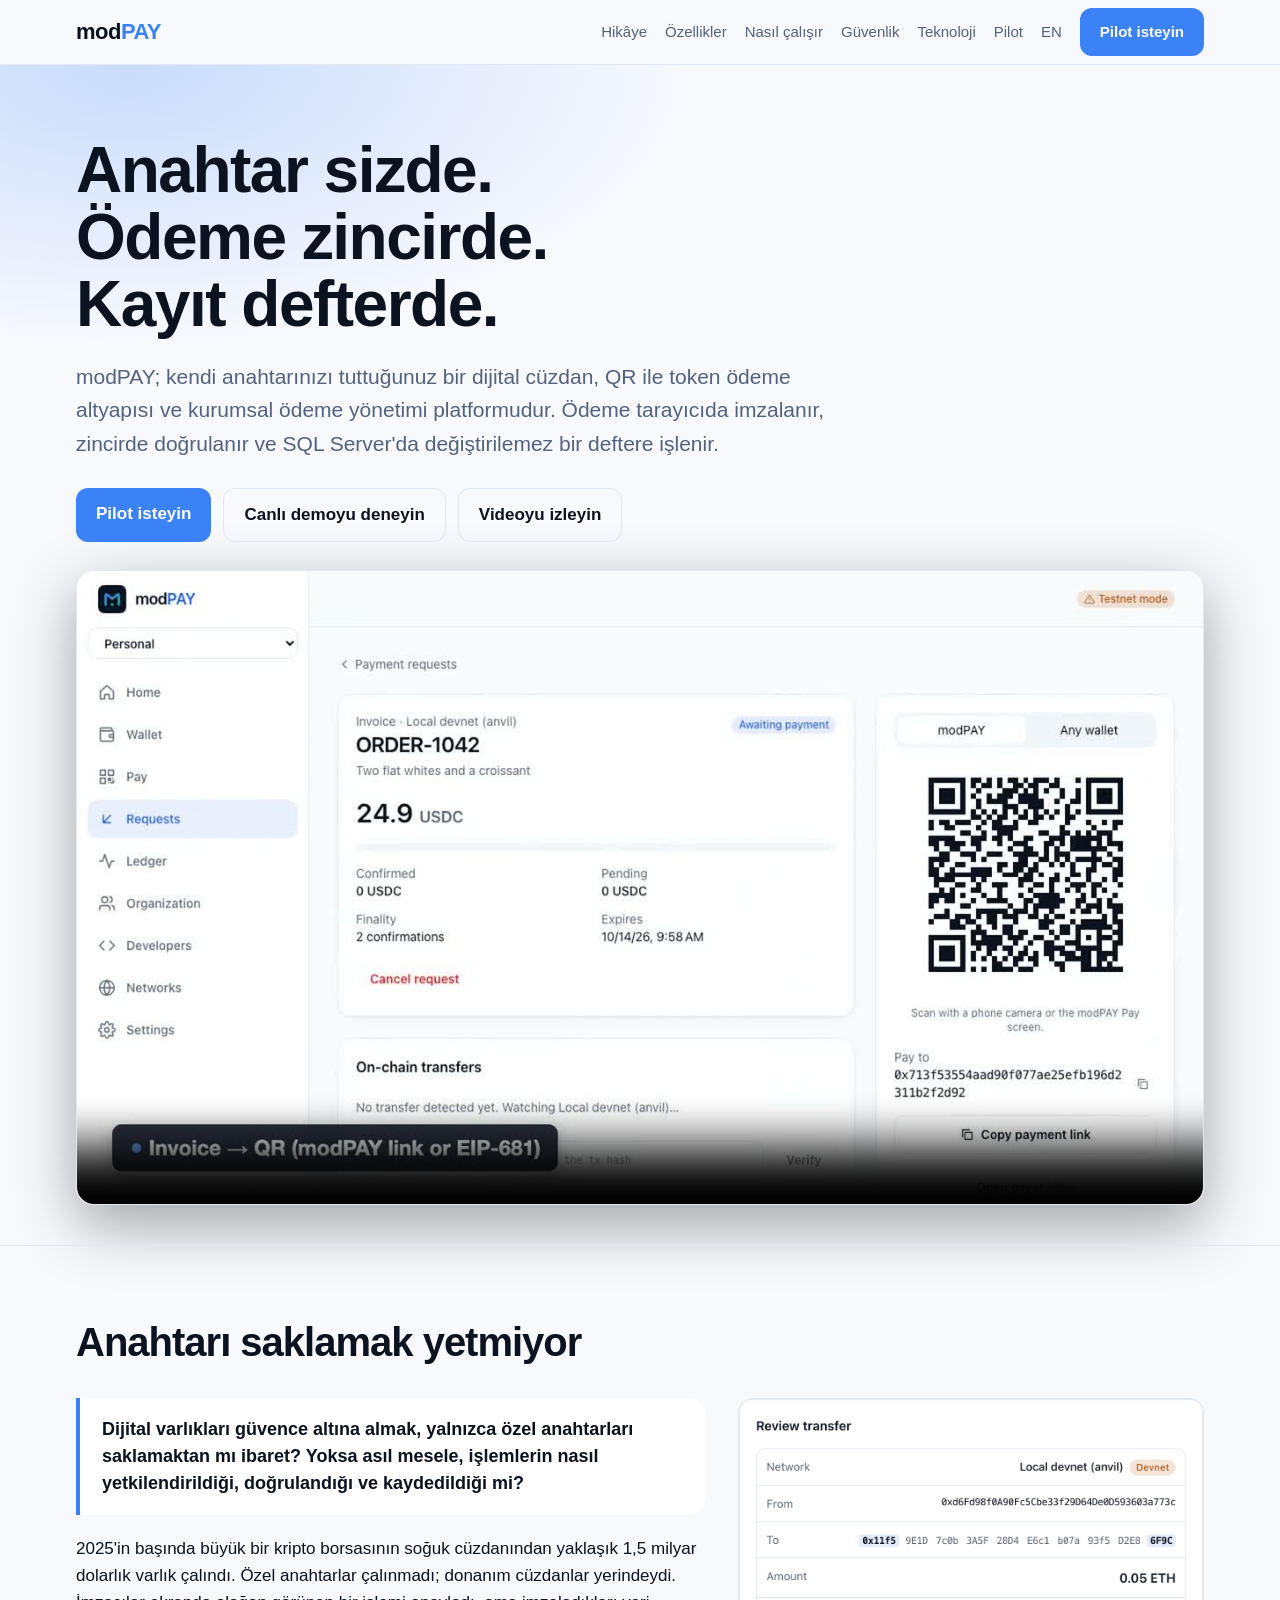
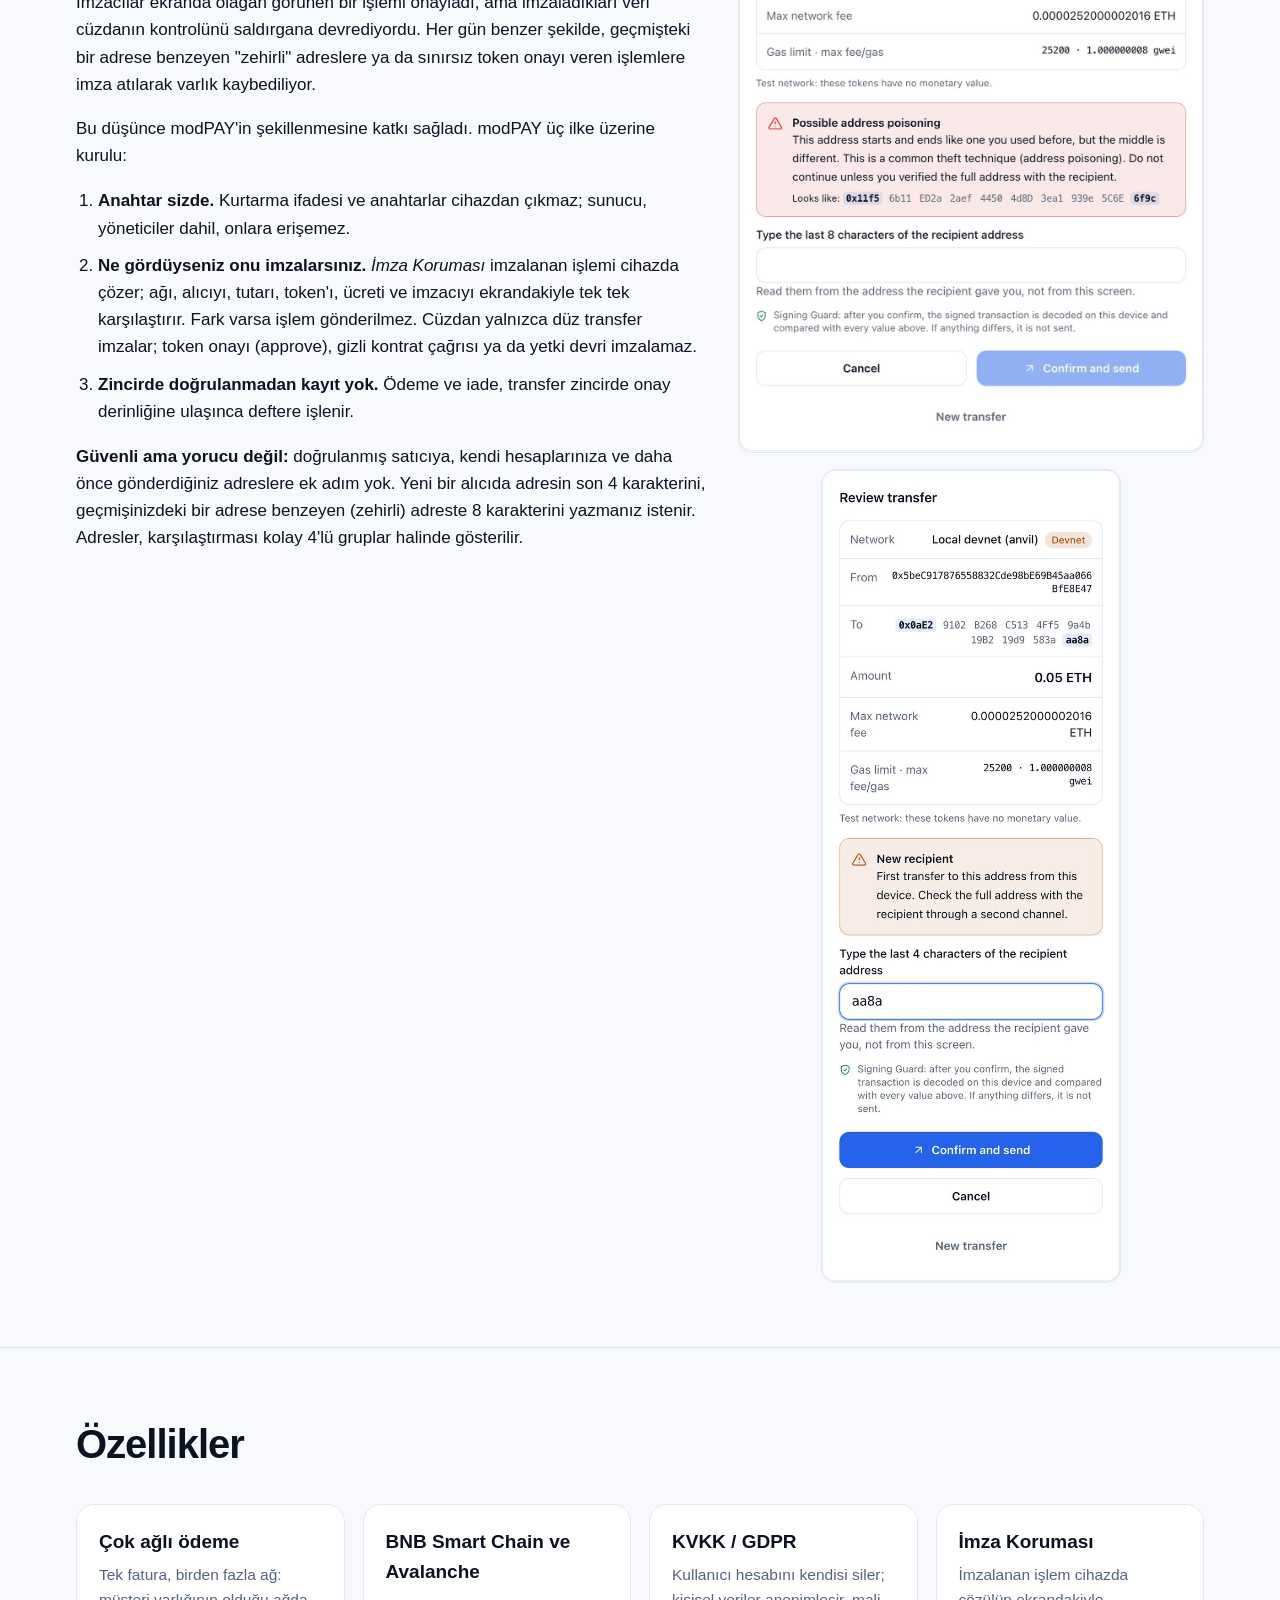
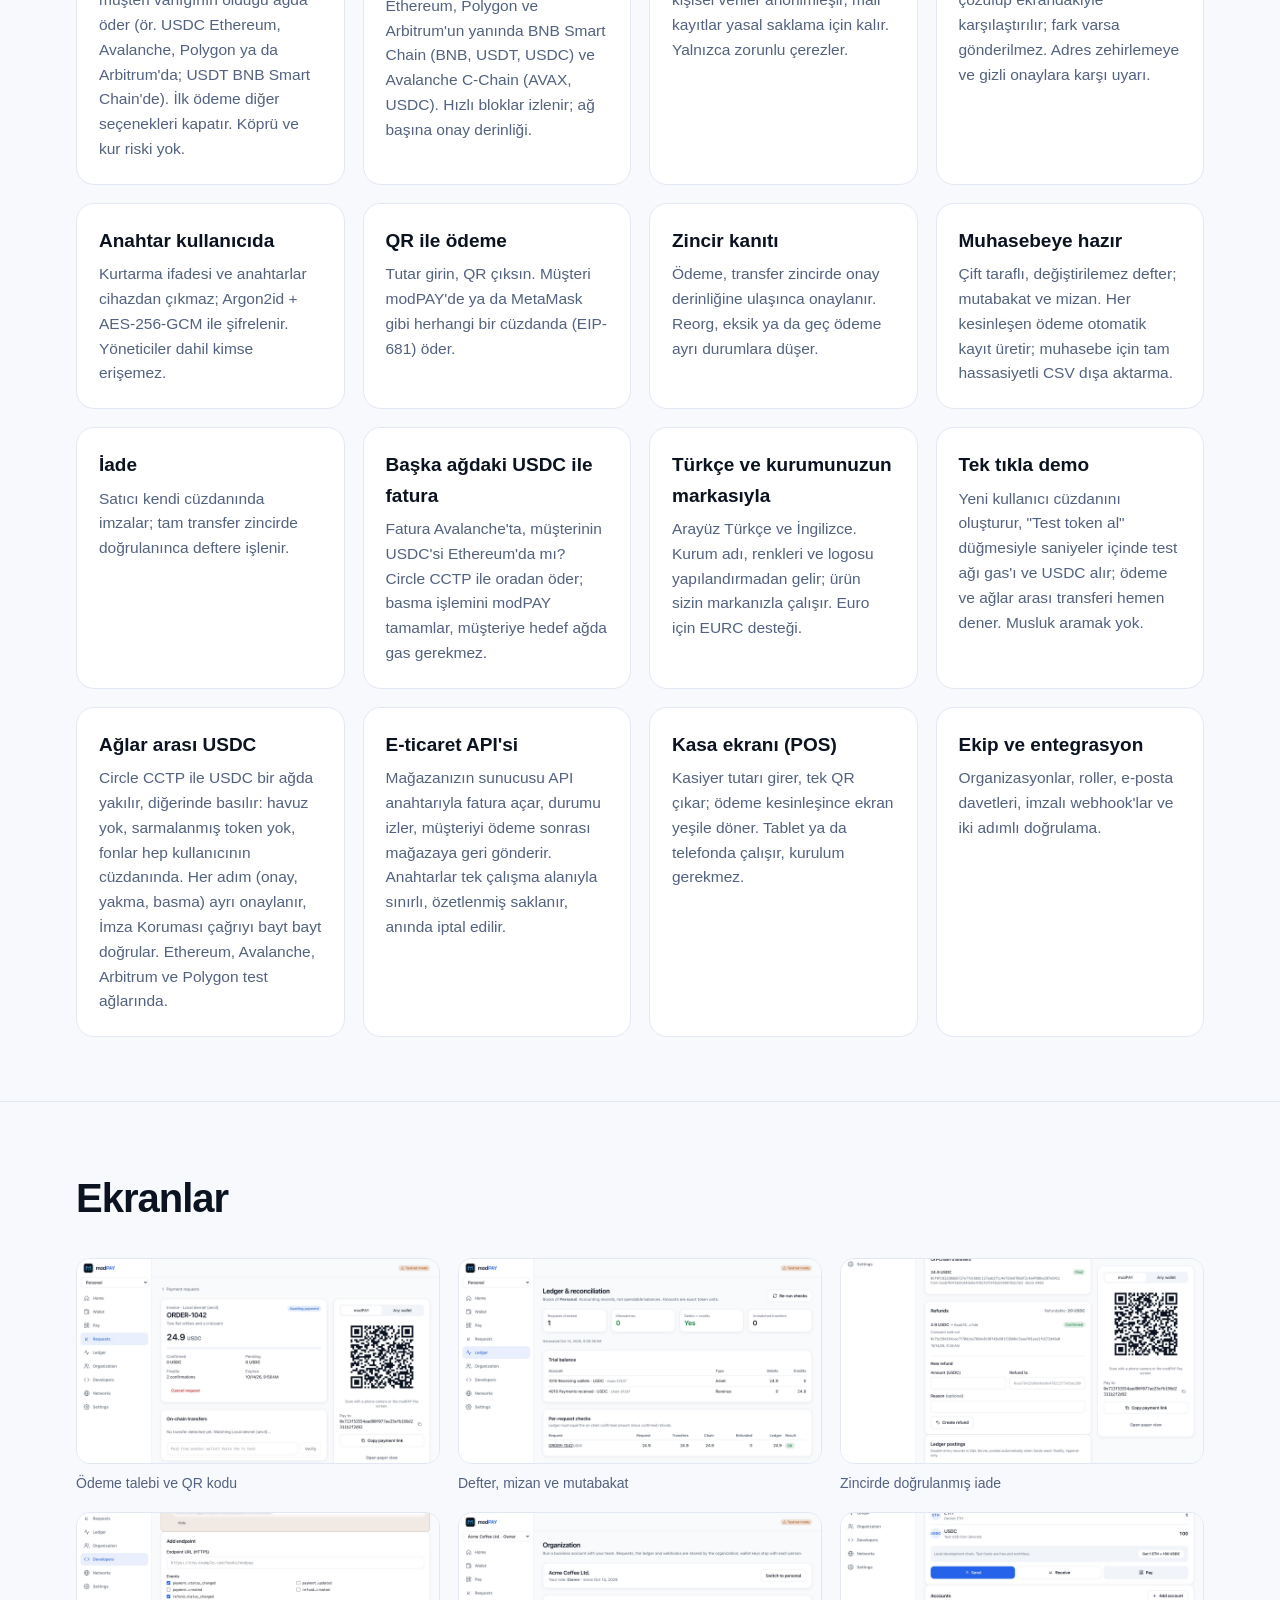
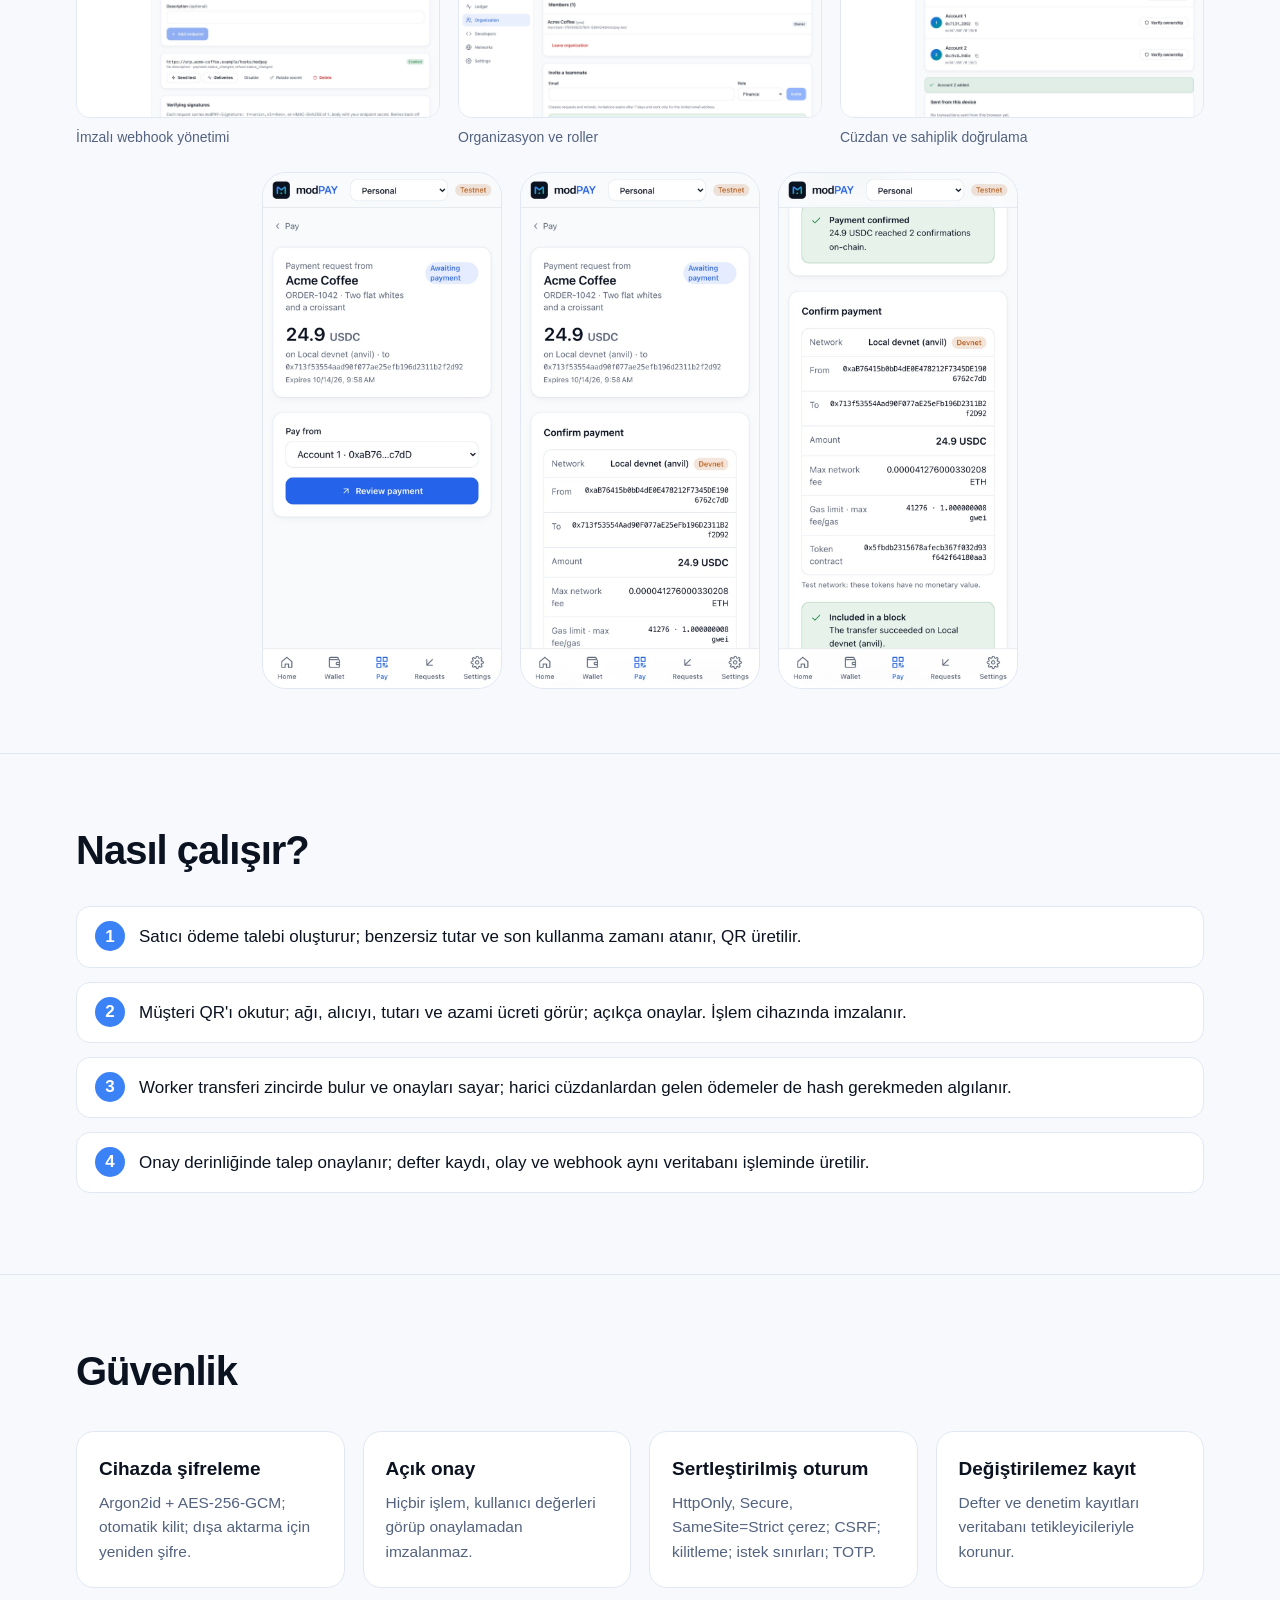
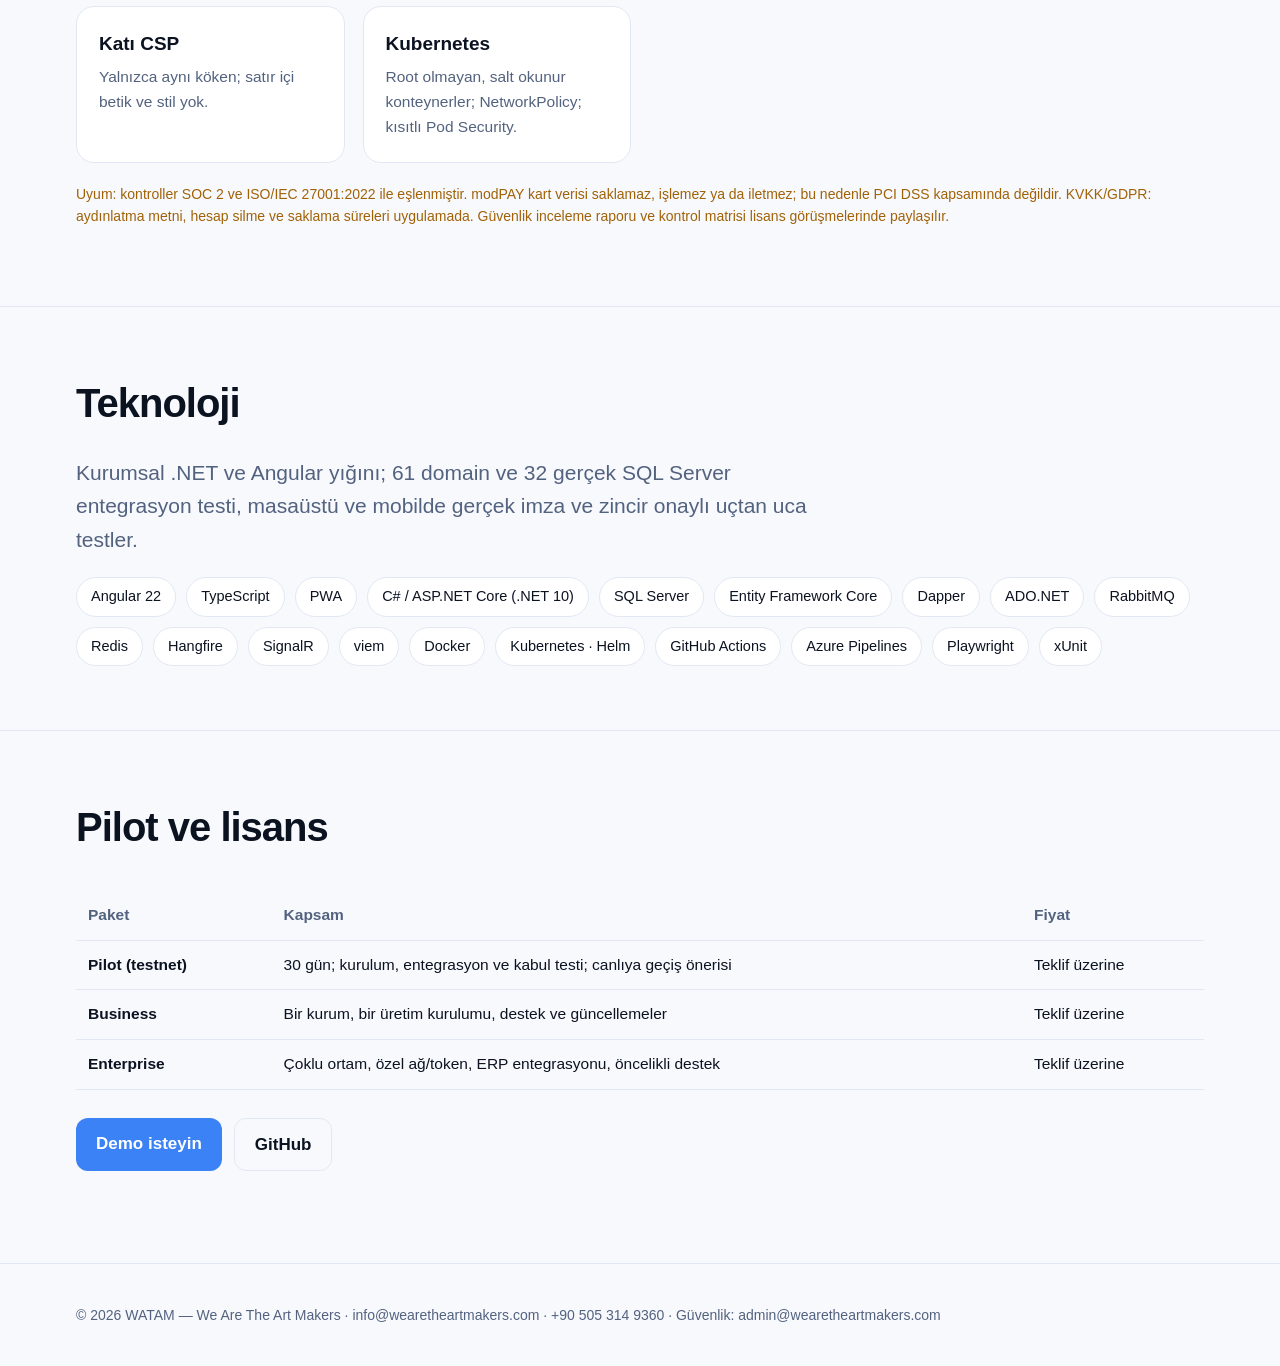
==== commit 8b5ae3ab: "v0.11.0: cross-chain invoices, Turkish UI, white-label; sales demo script Co-Authored-By: Claude Opu" ====
--- a/docs/index.html
+++ b/docs/index.html
@@ -32,7 +32,7 @@
 <div class="hero"><div class="wrap">
 <h1>Anahtar sizde.<br>Ödeme zincirde.<br>Kayıt defterde.</h1>
 <p class="lead">modPAY; kendi anahtarınızı tuttuğunuz bir dijital cüzdan, QR ile token ödeme altyapısı ve kurumsal ödeme yönetimi platformudur. Ödeme tarayıcıda imzalanır, zincirde doğrulanır ve SQL Server'da değiştirilemez bir deftere işlenir.</p>
-<div class="actions"><a class="btn" href="mailto:info@wearetheartmakers.com?subject=modPAY%20pilot">Pilot isteyin</a><a class="btn ghost" href="https://modpay.runasp.net" target="_blank" rel="noopener">Canlı demoyu deneyin</a><a class="btn ghost" href="#video">Videoyu izleyin</a></div>
+<div class="actions"><a class="btn" href="mailto:info@wearetheartmakers.com?subject=modPAY%20pilot">Pilot isteyin</a><a class="btn ghost" href="https://modpay.runasp.net/register?returnUrl=%2Fapp%2Ffaucet" target="_blank" rel="noopener">Canlı demoyu deneyin</a><a class="btn ghost" href="#video">Videoyu izleyin</a></div>
 <div class="video" id="video"><video controls preload="metadata" playsinline poster="assets/video/poster.jpg" aria-label="modPAY tanıtım videosu (İngilizce)"><source src="assets/video/modpay-intro.mp4" type="video/mp4"></video></div>
 </div></div>
 
@@ -54,7 +54,7 @@
 
 <section id="ozellikler"><div class="wrap">
 <h2>Özellikler</h2>
-<div class="grid"><div class="card"><h3>Çok ağlı ödeme</h3><p>Tek fatura, birden fazla ağ: müşteri varlığının olduğu ağda öder (ör. USDC Ethereum, Avalanche, Polygon ya da Arbitrum'da; USDT BNB Smart Chain'de). İlk ödeme diğer seçenekleri kapatır. Köprü ve kur riski yok.</p></div><div class="card"><h3>BNB Smart Chain ve Avalanche</h3><p>Ethereum, Polygon ve Arbitrum'un yanında BNB Smart Chain (BNB, USDT, USDC) ve Avalanche C-Chain (AVAX, USDC). Hızlı bloklar izlenir; ağ başına onay derinliği.</p></div><div class="card"><h3>KVKK / GDPR</h3><p>Kullanıcı hesabını kendisi siler; kişisel veriler anonimleşir, mali kayıtlar yasal saklama için kalır. Yalnızca zorunlu çerezler.</p></div><div class="card"><h3>İmza Koruması</h3><p>İmzalanan işlem cihazda çözülüp ekrandakiyle karşılaştırılır; fark varsa gönderilmez. Adres zehirlemeye ve gizli onaylara karşı uyarı.</p></div><div class="card"><h3>Anahtar kullanıcıda</h3><p>Kurtarma ifadesi ve anahtarlar cihazdan çıkmaz; Argon2id + AES-256-GCM ile şifrelenir. Yöneticiler dahil kimse erişemez.</p></div><div class="card"><h3>QR ile ödeme</h3><p>Tutar girin, QR çıksın. Müşteri modPAY'de ya da MetaMask gibi herhangi bir cüzdanda (EIP-681) öder.</p></div><div class="card"><h3>Zincir kanıtı</h3><p>Ödeme, transfer zincirde onay derinliğine ulaşınca onaylanır. Reorg, eksik ya da geç ödeme ayrı durumlara düşer.</p></div><div class="card"><h3>Muhasebeye hazır</h3><p>Çift taraflı, değiştirilemez defter; mutabakat ve mizan. Her kesinleşen ödeme otomatik kayıt üretir; muhasebe için tam hassasiyetli CSV dışa aktarma.</p></div><div class="card"><h3>İade</h3><p>Satıcı kendi cüzdanında imzalar; tam transfer zincirde doğrulanınca deftere işlenir.</p></div><div class="card"><h3>Tek tıkla demo</h3><p>Yeni kullanıcı cüzdanını oluşturur, "Test token al" düğmesiyle saniyeler içinde test ağı gas'ı ve USDC alır; ödeme ve ağlar arası transferi hemen dener. Musluk aramak yok.</p></div><div class="card"><h3>Ağlar arası USDC</h3><p>Circle CCTP ile USDC bir ağda yakılır, diğerinde basılır: havuz yok, sarmalanmış token yok, fonlar hep kullanıcının cüzdanında. Her adım (onay, yakma, basma) ayrı onaylanır, İmza Koruması çağrıyı bayt bayt doğrular. Ethereum, Avalanche, Arbitrum ve Polygon test ağlarında.</p></div><div class="card"><h3>E-ticaret API'si</h3><p>Mağazanızın sunucusu API anahtarıyla fatura açar, durumu izler, müşteriyi ödeme sonrası mağazaya geri gönderir. Anahtarlar tek çalışma alanıyla sınırlı, özetlenmiş saklanır, anında iptal edilir.</p></div><div class="card"><h3>Kasa ekranı (POS)</h3><p>Kasiyer tutarı girer, tek QR çıkar; ödeme kesinleşince ekran yeşile döner. Tablet ya da telefonda çalışır, kurulum gerekmez.</p></div><div class="card"><h3>Ekip ve entegrasyon</h3><p>Organizasyonlar, roller, e-posta davetleri, imzalı webhook'lar ve iki adımlı doğrulama.</p></div></div>
+<div class="grid"><div class="card"><h3>Çok ağlı ödeme</h3><p>Tek fatura, birden fazla ağ: müşteri varlığının olduğu ağda öder (ör. USDC Ethereum, Avalanche, Polygon ya da Arbitrum'da; USDT BNB Smart Chain'de). İlk ödeme diğer seçenekleri kapatır. Köprü ve kur riski yok.</p></div><div class="card"><h3>BNB Smart Chain ve Avalanche</h3><p>Ethereum, Polygon ve Arbitrum'un yanında BNB Smart Chain (BNB, USDT, USDC) ve Avalanche C-Chain (AVAX, USDC). Hızlı bloklar izlenir; ağ başına onay derinliği.</p></div><div class="card"><h3>KVKK / GDPR</h3><p>Kullanıcı hesabını kendisi siler; kişisel veriler anonimleşir, mali kayıtlar yasal saklama için kalır. Yalnızca zorunlu çerezler.</p></div><div class="card"><h3>İmza Koruması</h3><p>İmzalanan işlem cihazda çözülüp ekrandakiyle karşılaştırılır; fark varsa gönderilmez. Adres zehirlemeye ve gizli onaylara karşı uyarı.</p></div><div class="card"><h3>Anahtar kullanıcıda</h3><p>Kurtarma ifadesi ve anahtarlar cihazdan çıkmaz; Argon2id + AES-256-GCM ile şifrelenir. Yöneticiler dahil kimse erişemez.</p></div><div class="card"><h3>QR ile ödeme</h3><p>Tutar girin, QR çıksın. Müşteri modPAY'de ya da MetaMask gibi herhangi bir cüzdanda (EIP-681) öder.</p></div><div class="card"><h3>Zincir kanıtı</h3><p>Ödeme, transfer zincirde onay derinliğine ulaşınca onaylanır. Reorg, eksik ya da geç ödeme ayrı durumlara düşer.</p></div><div class="card"><h3>Muhasebeye hazır</h3><p>Çift taraflı, değiştirilemez defter; mutabakat ve mizan. Her kesinleşen ödeme otomatik kayıt üretir; muhasebe için tam hassasiyetli CSV dışa aktarma.</p></div><div class="card"><h3>İade</h3><p>Satıcı kendi cüzdanında imzalar; tam transfer zincirde doğrulanınca deftere işlenir.</p></div><div class="card"><h3>Başka ağdaki USDC ile fatura</h3><p>Fatura Avalanche'ta, müşterinin USDC'si Ethereum'da mı? Circle CCTP ile oradan öder; basma işlemini modPAY tamamlar, müşteriye hedef ağda gas gerekmez.</p></div><div class="card"><h3>Türkçe ve kurumunuzun markasıyla</h3><p>Arayüz Türkçe ve İngilizce. Kurum adı, renkleri ve logosu yapılandırmadan gelir; ürün sizin markanızla çalışır. Euro için EURC desteği.</p></div><div class="card"><h3>Tek tıkla demo</h3><p>Yeni kullanıcı cüzdanını oluşturur, "Test token al" düğmesiyle saniyeler içinde test ağı gas'ı ve USDC alır; ödeme ve ağlar arası transferi hemen dener. Musluk aramak yok.</p></div><div class="card"><h3>Ağlar arası USDC</h3><p>Circle CCTP ile USDC bir ağda yakılır, diğerinde basılır: havuz yok, sarmalanmış token yok, fonlar hep kullanıcının cüzdanında. Her adım (onay, yakma, basma) ayrı onaylanır, İmza Koruması çağrıyı bayt bayt doğrular. Ethereum, Avalanche, Arbitrum ve Polygon test ağlarında.</p></div><div class="card"><h3>E-ticaret API'si</h3><p>Mağazanızın sunucusu API anahtarıyla fatura açar, durumu izler, müşteriyi ödeme sonrası mağazaya geri gönderir. Anahtarlar tek çalışma alanıyla sınırlı, özetlenmiş saklanır, anında iptal edilir.</p></div><div class="card"><h3>Kasa ekranı (POS)</h3><p>Kasiyer tutarı girer, tek QR çıkar; ödeme kesinleşince ekran yeşile döner. Tablet ya da telefonda çalışır, kurulum gerekmez.</p></div><div class="card"><h3>Ekip ve entegrasyon</h3><p>Organizasyonlar, roller, e-posta davetleri, imzalı webhook'lar ve iki adımlı doğrulama.</p></div></div>
 </div></section>
 
 <section><div class="wrap">
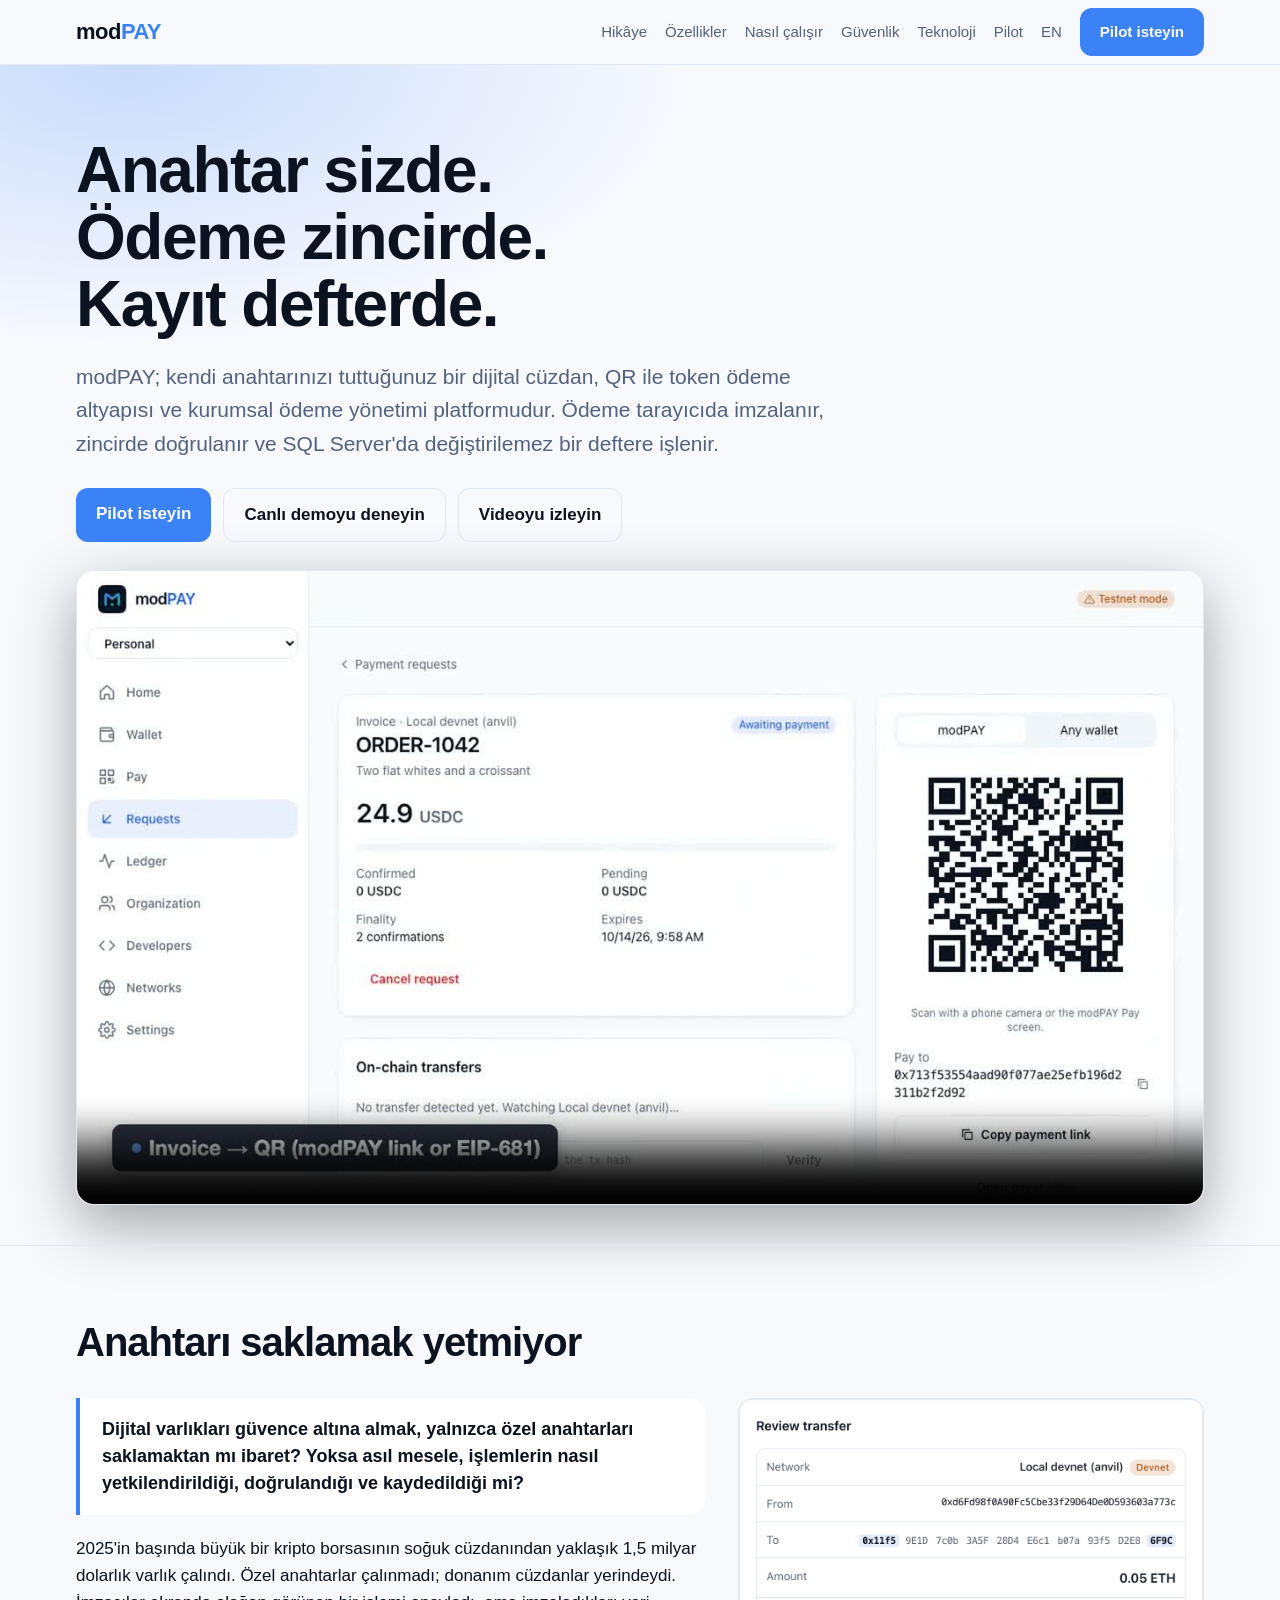
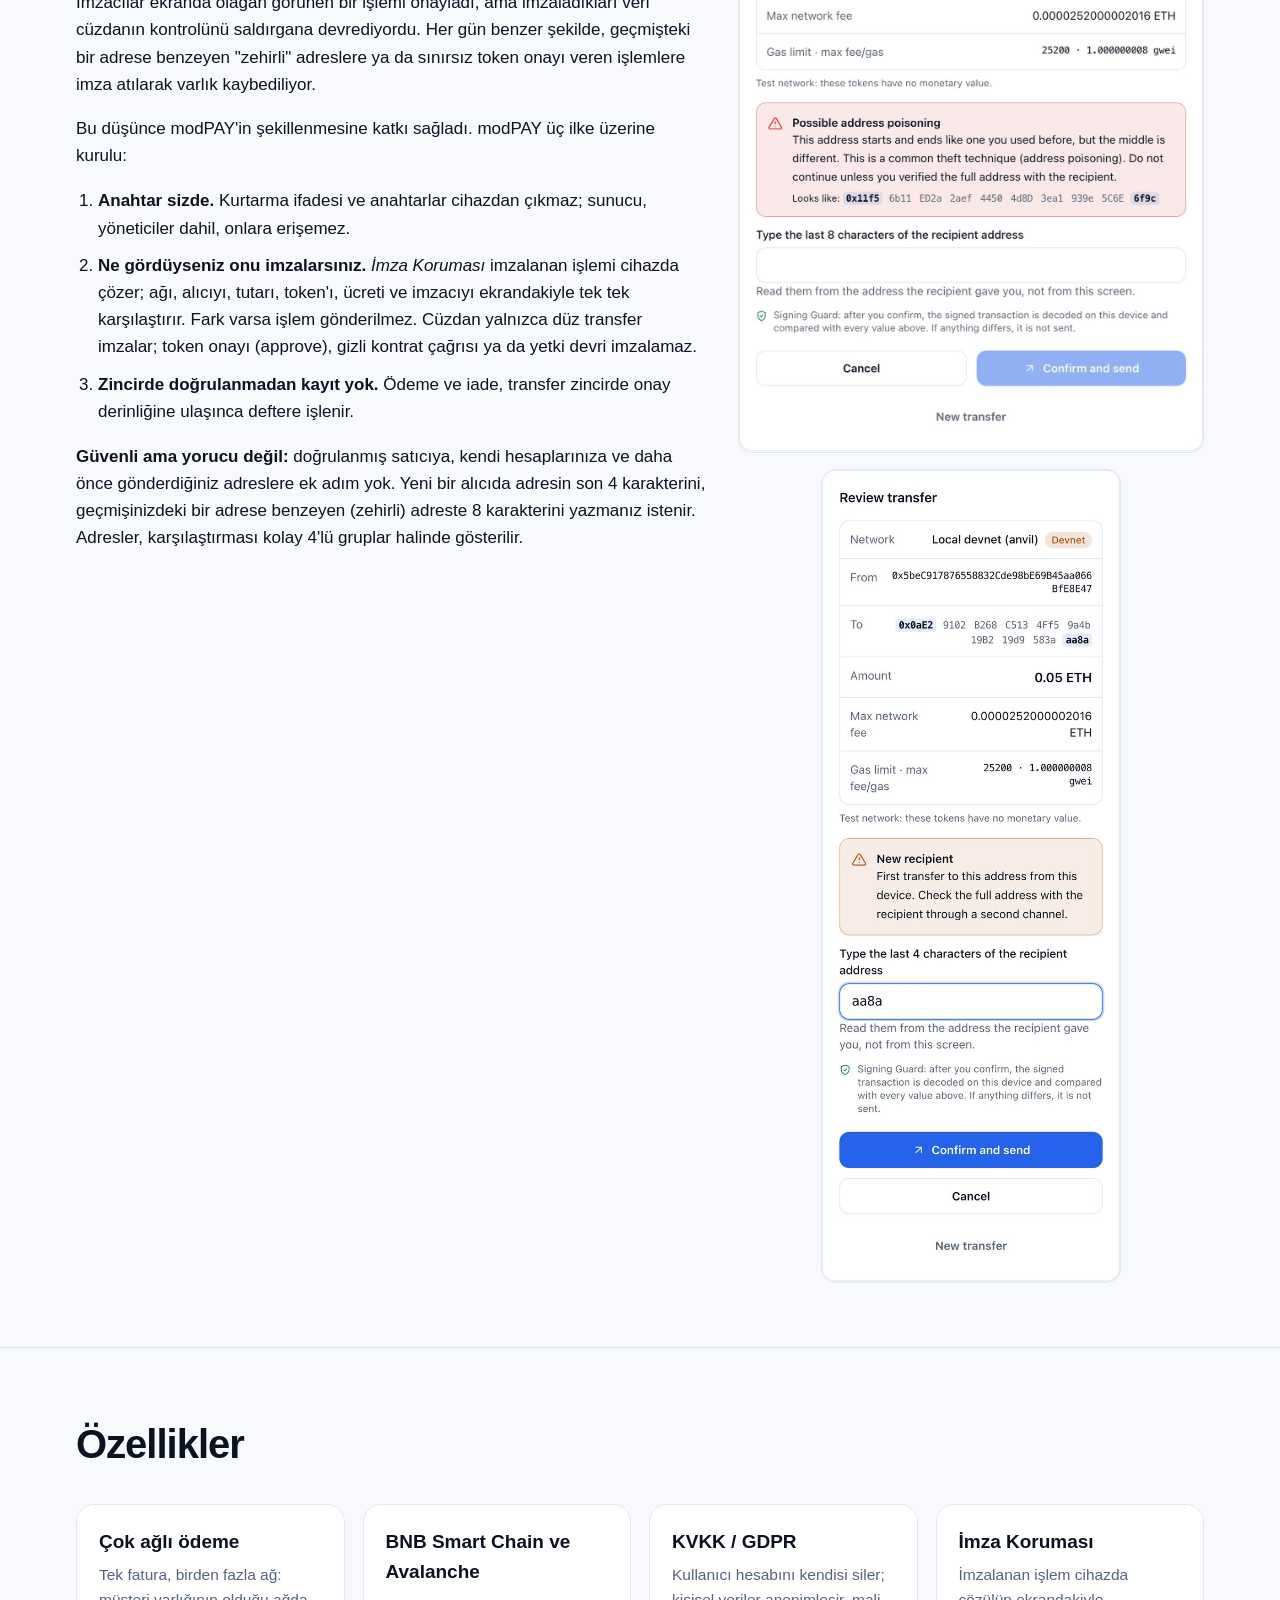
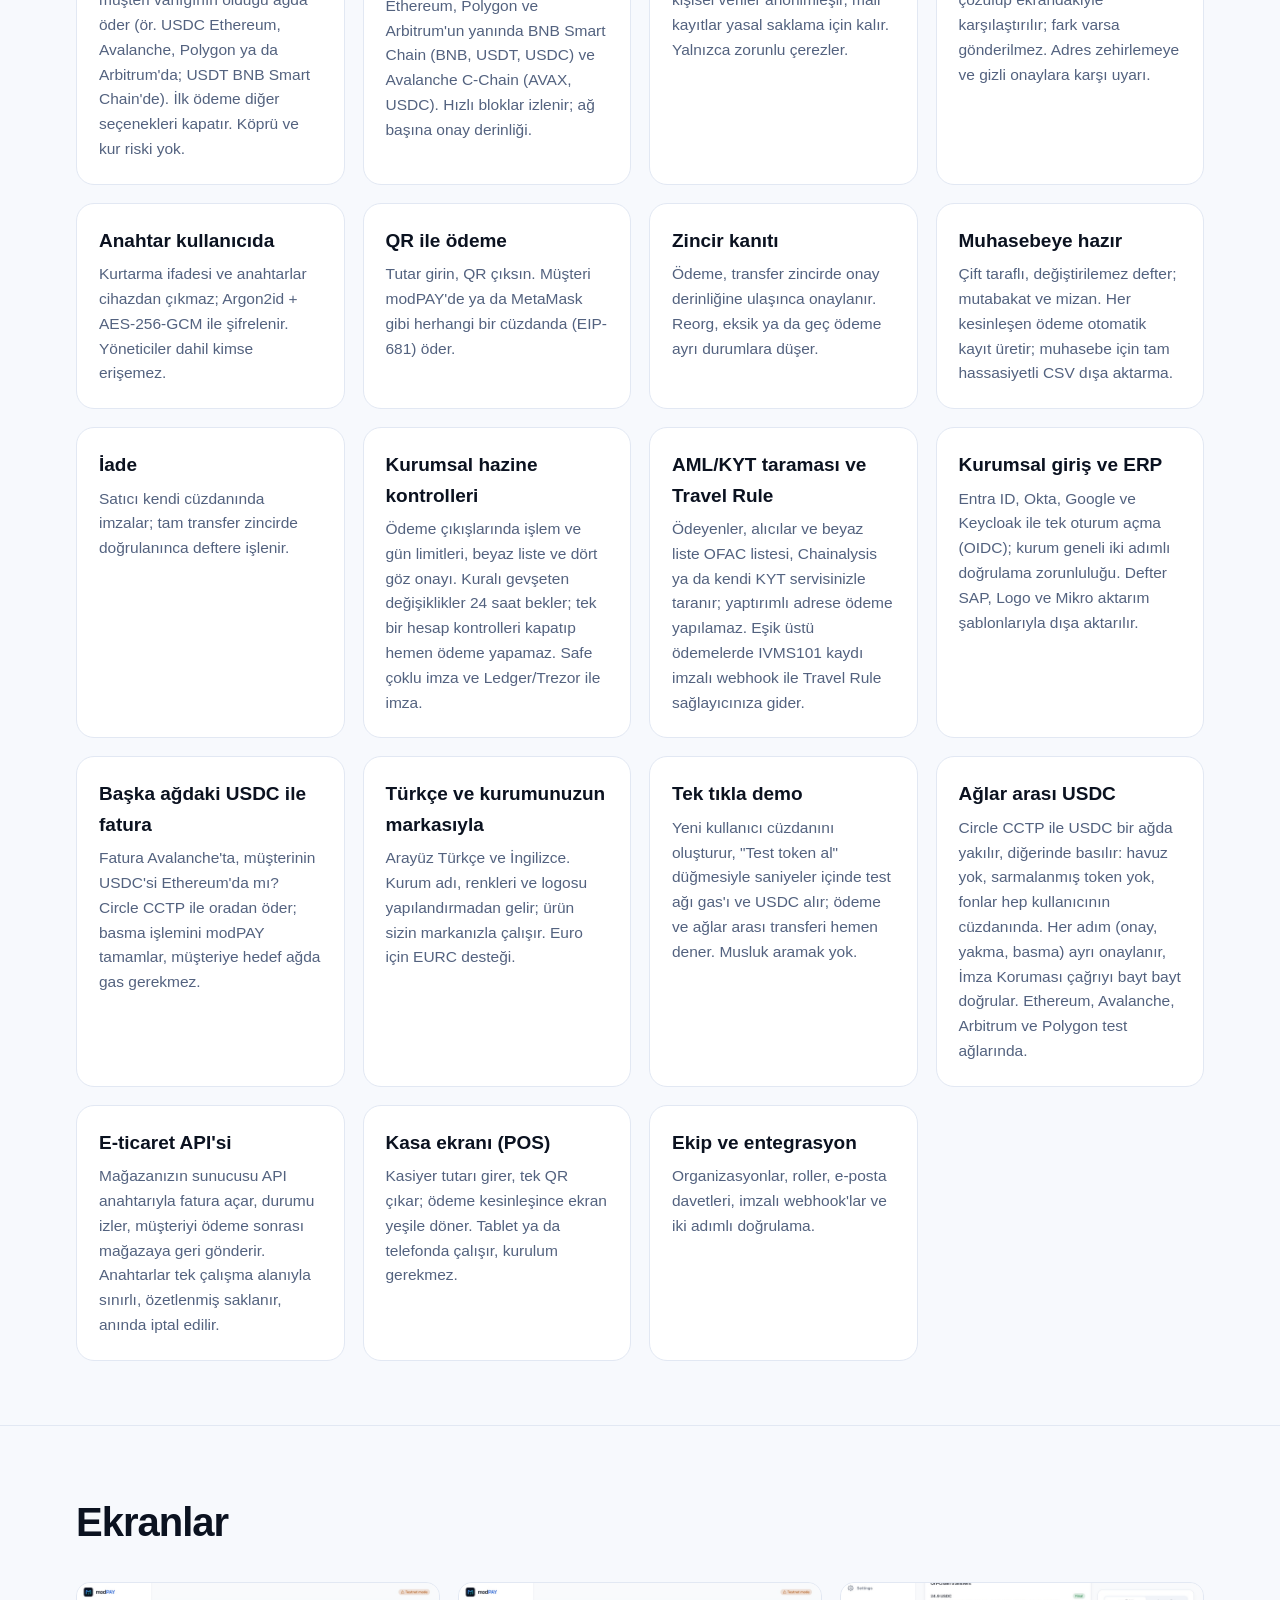
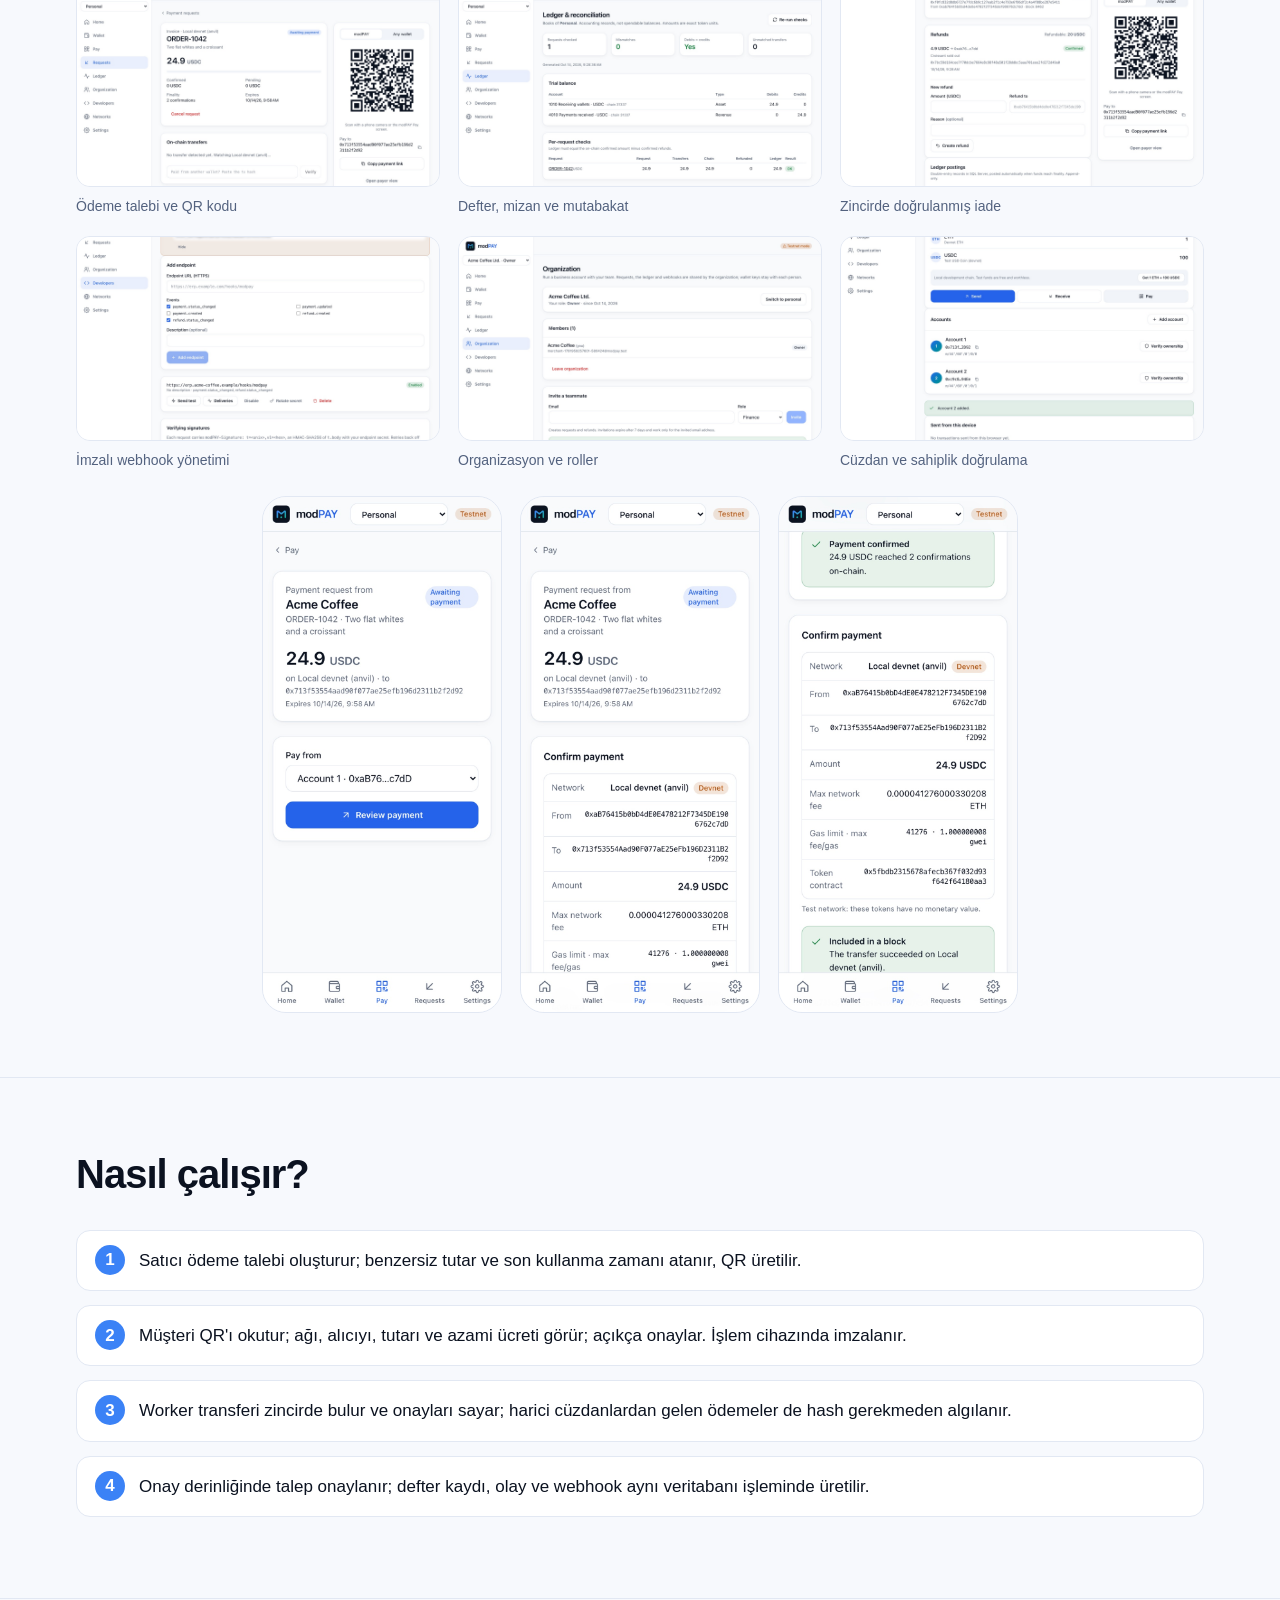
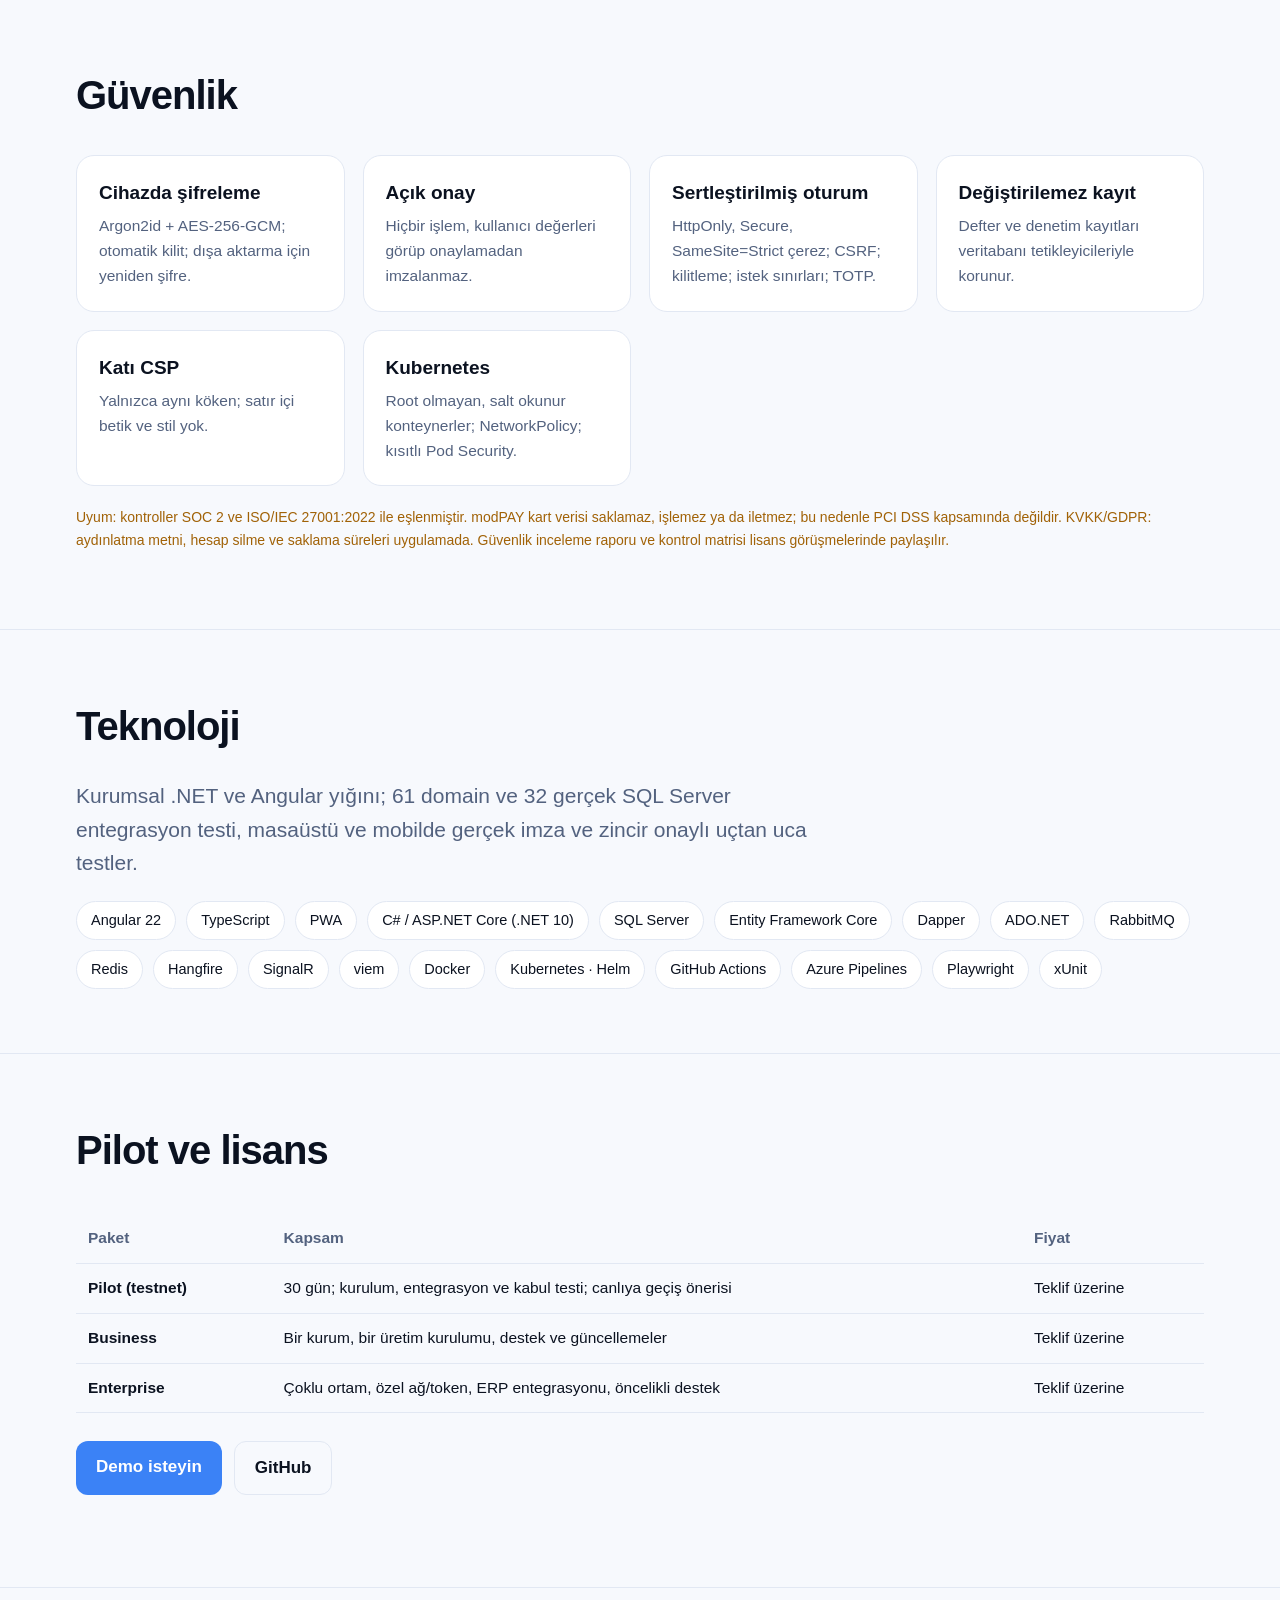
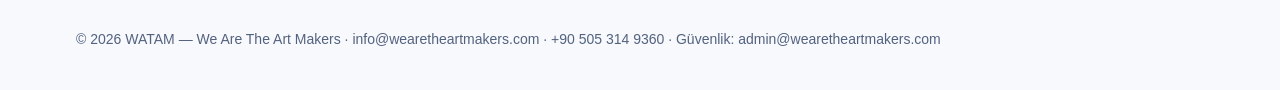
==== commit d50afc60: "v0.12.0: enterprise controls (treasury policy, AML/KYT, Travel Rule, SSO, ERP) Co-Authored-By: Claud" ====
--- a/docs/index.html
+++ b/docs/index.html
@@ -54,7 +54,7 @@
 
 <section id="ozellikler"><div class="wrap">
 <h2>Özellikler</h2>
-<div class="grid"><div class="card"><h3>Çok ağlı ödeme</h3><p>Tek fatura, birden fazla ağ: müşteri varlığının olduğu ağda öder (ör. USDC Ethereum, Avalanche, Polygon ya da Arbitrum'da; USDT BNB Smart Chain'de). İlk ödeme diğer seçenekleri kapatır. Köprü ve kur riski yok.</p></div><div class="card"><h3>BNB Smart Chain ve Avalanche</h3><p>Ethereum, Polygon ve Arbitrum'un yanında BNB Smart Chain (BNB, USDT, USDC) ve Avalanche C-Chain (AVAX, USDC). Hızlı bloklar izlenir; ağ başına onay derinliği.</p></div><div class="card"><h3>KVKK / GDPR</h3><p>Kullanıcı hesabını kendisi siler; kişisel veriler anonimleşir, mali kayıtlar yasal saklama için kalır. Yalnızca zorunlu çerezler.</p></div><div class="card"><h3>İmza Koruması</h3><p>İmzalanan işlem cihazda çözülüp ekrandakiyle karşılaştırılır; fark varsa gönderilmez. Adres zehirlemeye ve gizli onaylara karşı uyarı.</p></div><div class="card"><h3>Anahtar kullanıcıda</h3><p>Kurtarma ifadesi ve anahtarlar cihazdan çıkmaz; Argon2id + AES-256-GCM ile şifrelenir. Yöneticiler dahil kimse erişemez.</p></div><div class="card"><h3>QR ile ödeme</h3><p>Tutar girin, QR çıksın. Müşteri modPAY'de ya da MetaMask gibi herhangi bir cüzdanda (EIP-681) öder.</p></div><div class="card"><h3>Zincir kanıtı</h3><p>Ödeme, transfer zincirde onay derinliğine ulaşınca onaylanır. Reorg, eksik ya da geç ödeme ayrı durumlara düşer.</p></div><div class="card"><h3>Muhasebeye hazır</h3><p>Çift taraflı, değiştirilemez defter; mutabakat ve mizan. Her kesinleşen ödeme otomatik kayıt üretir; muhasebe için tam hassasiyetli CSV dışa aktarma.</p></div><div class="card"><h3>İade</h3><p>Satıcı kendi cüzdanında imzalar; tam transfer zincirde doğrulanınca deftere işlenir.</p></div><div class="card"><h3>Başka ağdaki USDC ile fatura</h3><p>Fatura Avalanche'ta, müşterinin USDC'si Ethereum'da mı? Circle CCTP ile oradan öder; basma işlemini modPAY tamamlar, müşteriye hedef ağda gas gerekmez.</p></div><div class="card"><h3>Türkçe ve kurumunuzun markasıyla</h3><p>Arayüz Türkçe ve İngilizce. Kurum adı, renkleri ve logosu yapılandırmadan gelir; ürün sizin markanızla çalışır. Euro için EURC desteği.</p></div><div class="card"><h3>Tek tıkla demo</h3><p>Yeni kullanıcı cüzdanını oluşturur, "Test token al" düğmesiyle saniyeler içinde test ağı gas'ı ve USDC alır; ödeme ve ağlar arası transferi hemen dener. Musluk aramak yok.</p></div><div class="card"><h3>Ağlar arası USDC</h3><p>Circle CCTP ile USDC bir ağda yakılır, diğerinde basılır: havuz yok, sarmalanmış token yok, fonlar hep kullanıcının cüzdanında. Her adım (onay, yakma, basma) ayrı onaylanır, İmza Koruması çağrıyı bayt bayt doğrular. Ethereum, Avalanche, Arbitrum ve Polygon test ağlarında.</p></div><div class="card"><h3>E-ticaret API'si</h3><p>Mağazanızın sunucusu API anahtarıyla fatura açar, durumu izler, müşteriyi ödeme sonrası mağazaya geri gönderir. Anahtarlar tek çalışma alanıyla sınırlı, özetlenmiş saklanır, anında iptal edilir.</p></div><div class="card"><h3>Kasa ekranı (POS)</h3><p>Kasiyer tutarı girer, tek QR çıkar; ödeme kesinleşince ekran yeşile döner. Tablet ya da telefonda çalışır, kurulum gerekmez.</p></div><div class="card"><h3>Ekip ve entegrasyon</h3><p>Organizasyonlar, roller, e-posta davetleri, imzalı webhook'lar ve iki adımlı doğrulama.</p></div></div>
+<div class="grid"><div class="card"><h3>Çok ağlı ödeme</h3><p>Tek fatura, birden fazla ağ: müşteri varlığının olduğu ağda öder (ör. USDC Ethereum, Avalanche, Polygon ya da Arbitrum'da; USDT BNB Smart Chain'de). İlk ödeme diğer seçenekleri kapatır. Köprü ve kur riski yok.</p></div><div class="card"><h3>BNB Smart Chain ve Avalanche</h3><p>Ethereum, Polygon ve Arbitrum'un yanında BNB Smart Chain (BNB, USDT, USDC) ve Avalanche C-Chain (AVAX, USDC). Hızlı bloklar izlenir; ağ başına onay derinliği.</p></div><div class="card"><h3>KVKK / GDPR</h3><p>Kullanıcı hesabını kendisi siler; kişisel veriler anonimleşir, mali kayıtlar yasal saklama için kalır. Yalnızca zorunlu çerezler.</p></div><div class="card"><h3>İmza Koruması</h3><p>İmzalanan işlem cihazda çözülüp ekrandakiyle karşılaştırılır; fark varsa gönderilmez. Adres zehirlemeye ve gizli onaylara karşı uyarı.</p></div><div class="card"><h3>Anahtar kullanıcıda</h3><p>Kurtarma ifadesi ve anahtarlar cihazdan çıkmaz; Argon2id + AES-256-GCM ile şifrelenir. Yöneticiler dahil kimse erişemez.</p></div><div class="card"><h3>QR ile ödeme</h3><p>Tutar girin, QR çıksın. Müşteri modPAY'de ya da MetaMask gibi herhangi bir cüzdanda (EIP-681) öder.</p></div><div class="card"><h3>Zincir kanıtı</h3><p>Ödeme, transfer zincirde onay derinliğine ulaşınca onaylanır. Reorg, eksik ya da geç ödeme ayrı durumlara düşer.</p></div><div class="card"><h3>Muhasebeye hazır</h3><p>Çift taraflı, değiştirilemez defter; mutabakat ve mizan. Her kesinleşen ödeme otomatik kayıt üretir; muhasebe için tam hassasiyetli CSV dışa aktarma.</p></div><div class="card"><h3>İade</h3><p>Satıcı kendi cüzdanında imzalar; tam transfer zincirde doğrulanınca deftere işlenir.</p></div><div class="card"><h3>Kurumsal hazine kontrolleri</h3><p>Ödeme çıkışlarında işlem ve gün limitleri, beyaz liste ve dört göz onayı. Kuralı gevşeten değişiklikler 24 saat bekler; tek bir hesap kontrolleri kapatıp hemen ödeme yapamaz. Safe çoklu imza ve Ledger/Trezor ile imza.</p></div><div class="card"><h3>AML/KYT taraması ve Travel Rule</h3><p>Ödeyenler, alıcılar ve beyaz liste OFAC listesi, Chainalysis ya da kendi KYT servisinizle taranır; yaptırımlı adrese ödeme yapılamaz. Eşik üstü ödemelerde IVMS101 kaydı imzalı webhook ile Travel Rule sağlayıcınıza gider.</p></div><div class="card"><h3>Kurumsal giriş ve ERP</h3><p>Entra ID, Okta, Google ve Keycloak ile tek oturum açma (OIDC); kurum geneli iki adımlı doğrulama zorunluluğu. Defter SAP, Logo ve Mikro aktarım şablonlarıyla dışa aktarılır.</p></div><div class="card"><h3>Başka ağdaki USDC ile fatura</h3><p>Fatura Avalanche'ta, müşterinin USDC'si Ethereum'da mı? Circle CCTP ile oradan öder; basma işlemini modPAY tamamlar, müşteriye hedef ağda gas gerekmez.</p></div><div class="card"><h3>Türkçe ve kurumunuzun markasıyla</h3><p>Arayüz Türkçe ve İngilizce. Kurum adı, renkleri ve logosu yapılandırmadan gelir; ürün sizin markanızla çalışır. Euro için EURC desteği.</p></div><div class="card"><h3>Tek tıkla demo</h3><p>Yeni kullanıcı cüzdanını oluşturur, "Test token al" düğmesiyle saniyeler içinde test ağı gas'ı ve USDC alır; ödeme ve ağlar arası transferi hemen dener. Musluk aramak yok.</p></div><div class="card"><h3>Ağlar arası USDC</h3><p>Circle CCTP ile USDC bir ağda yakılır, diğerinde basılır: havuz yok, sarmalanmış token yok, fonlar hep kullanıcının cüzdanında. Her adım (onay, yakma, basma) ayrı onaylanır, İmza Koruması çağrıyı bayt bayt doğrular. Ethereum, Avalanche, Arbitrum ve Polygon test ağlarında.</p></div><div class="card"><h3>E-ticaret API'si</h3><p>Mağazanızın sunucusu API anahtarıyla fatura açar, durumu izler, müşteriyi ödeme sonrası mağazaya geri gönderir. Anahtarlar tek çalışma alanıyla sınırlı, özetlenmiş saklanır, anında iptal edilir.</p></div><div class="card"><h3>Kasa ekranı (POS)</h3><p>Kasiyer tutarı girer, tek QR çıkar; ödeme kesinleşince ekran yeşile döner. Tablet ya da telefonda çalışır, kurulum gerekmez.</p></div><div class="card"><h3>Ekip ve entegrasyon</h3><p>Organizasyonlar, roller, e-posta davetleri, imzalı webhook'lar ve iki adımlı doğrulama.</p></div></div>
 </div></section>
 
 <section><div class="wrap">
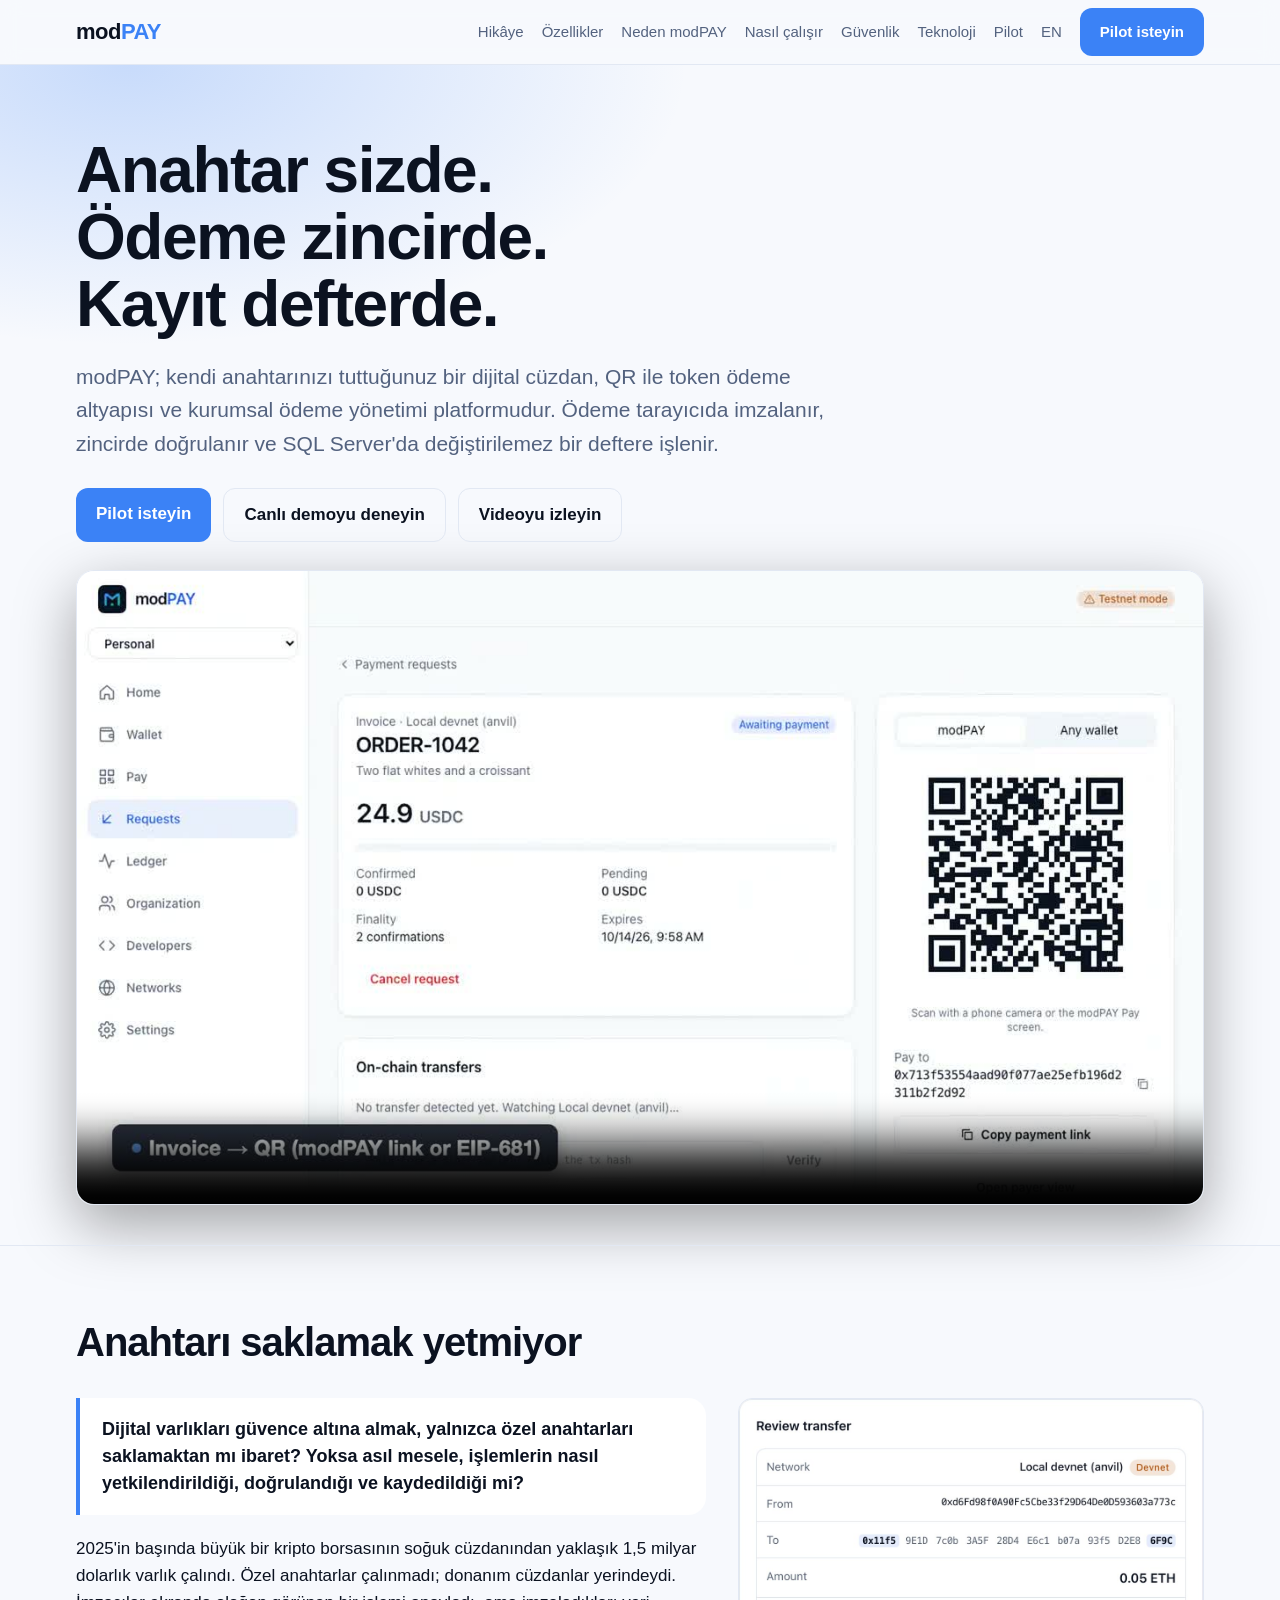
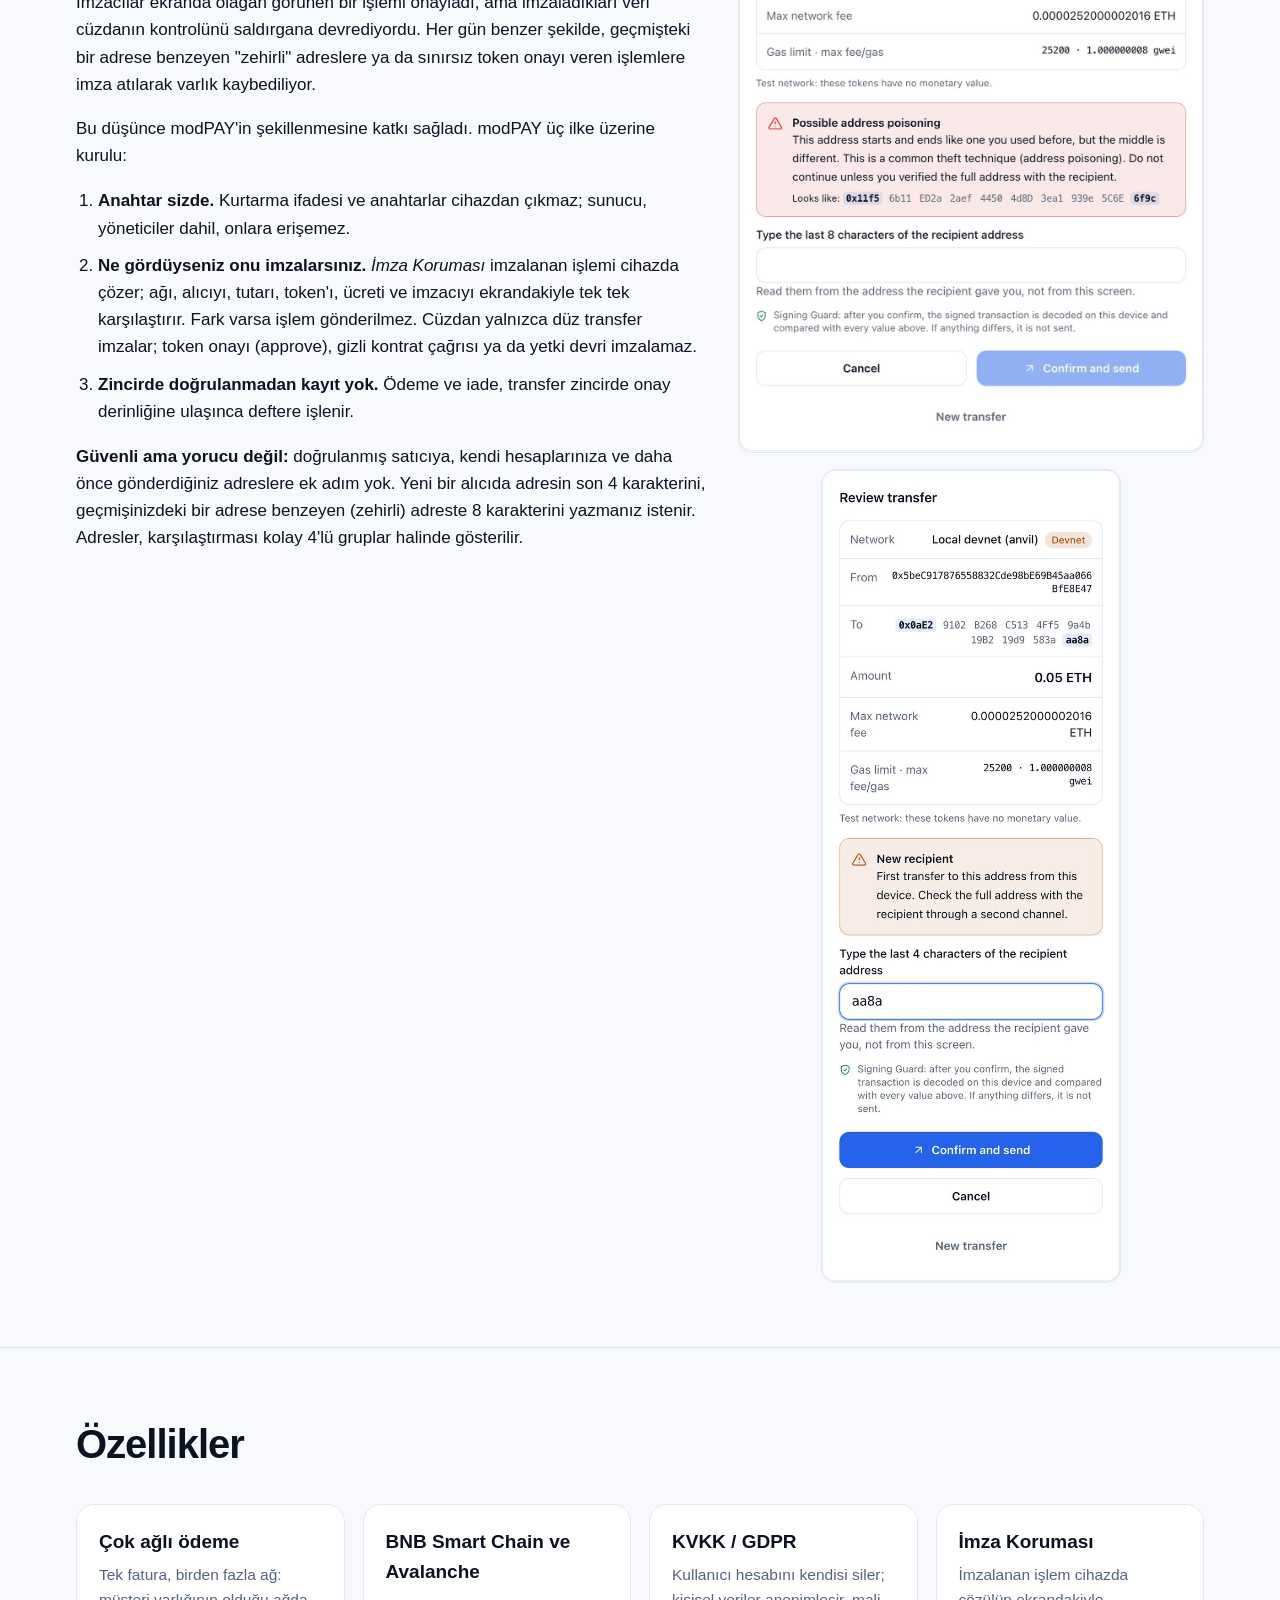
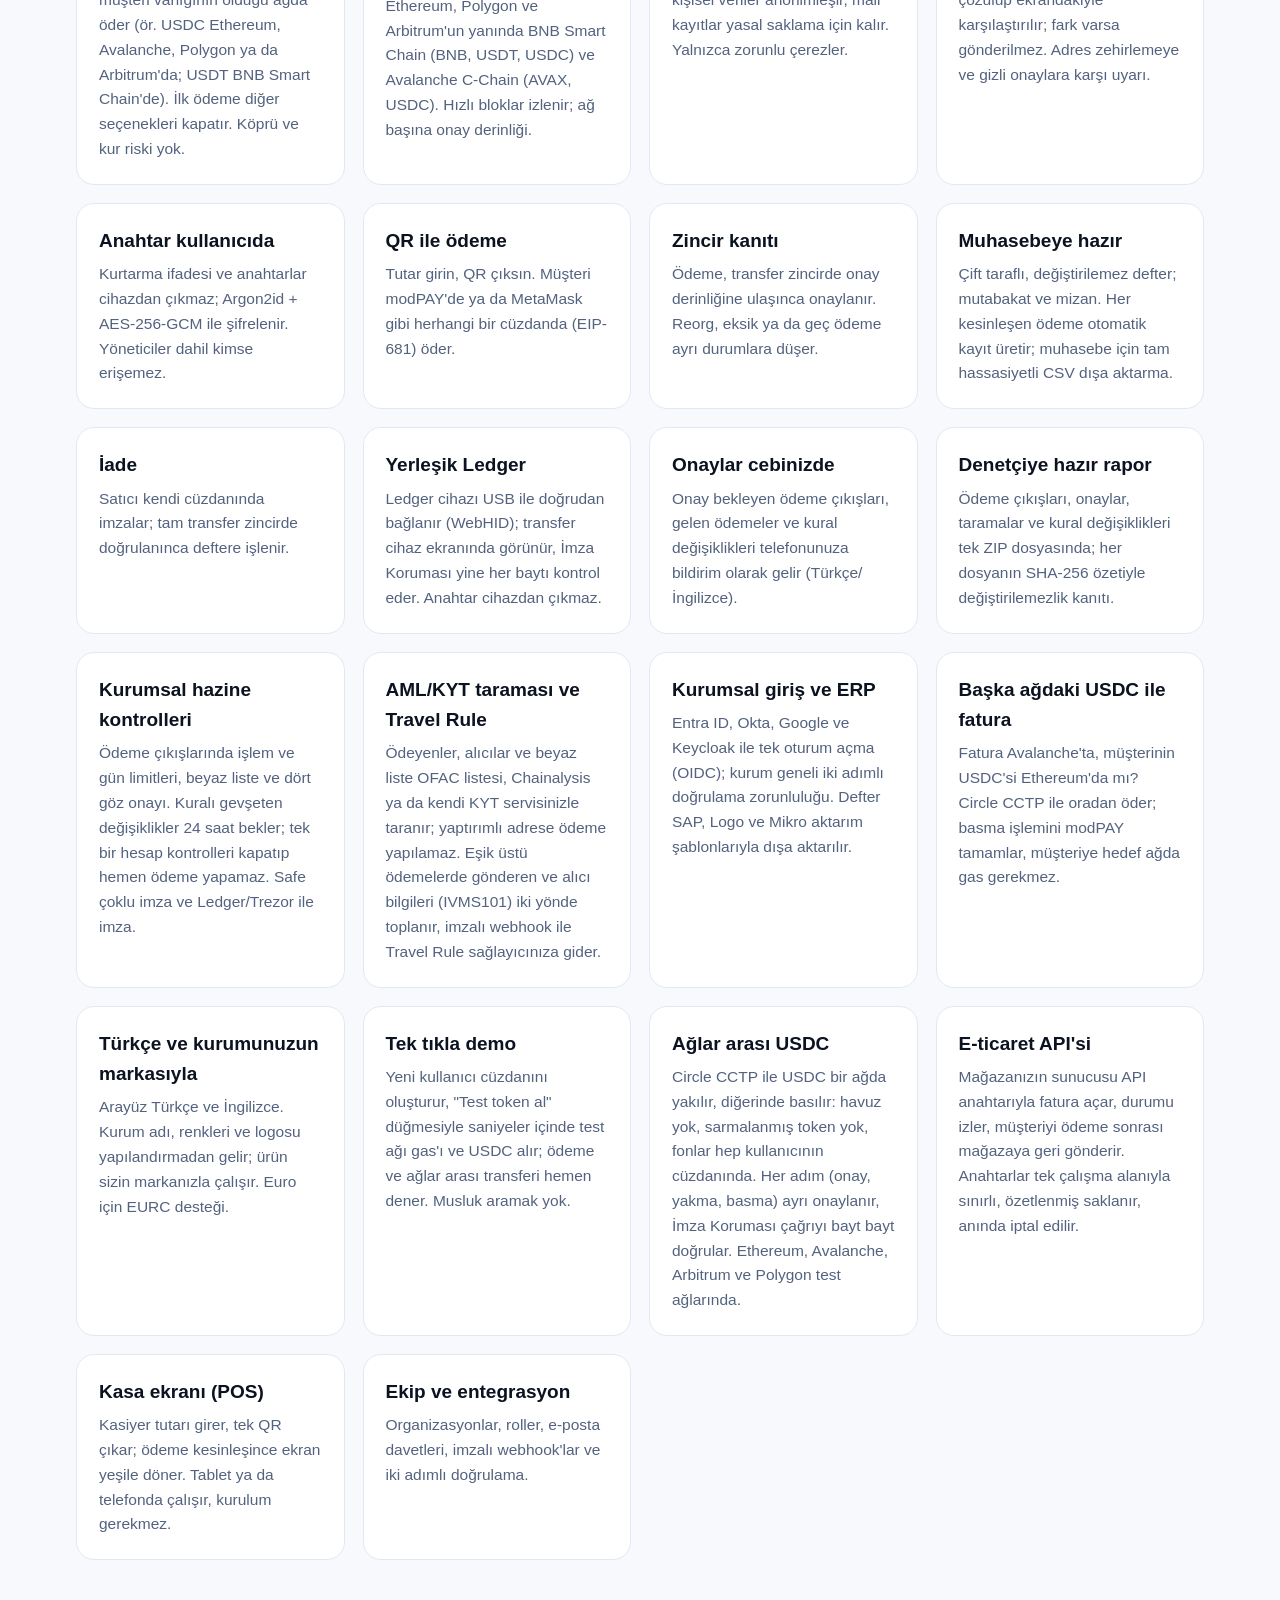
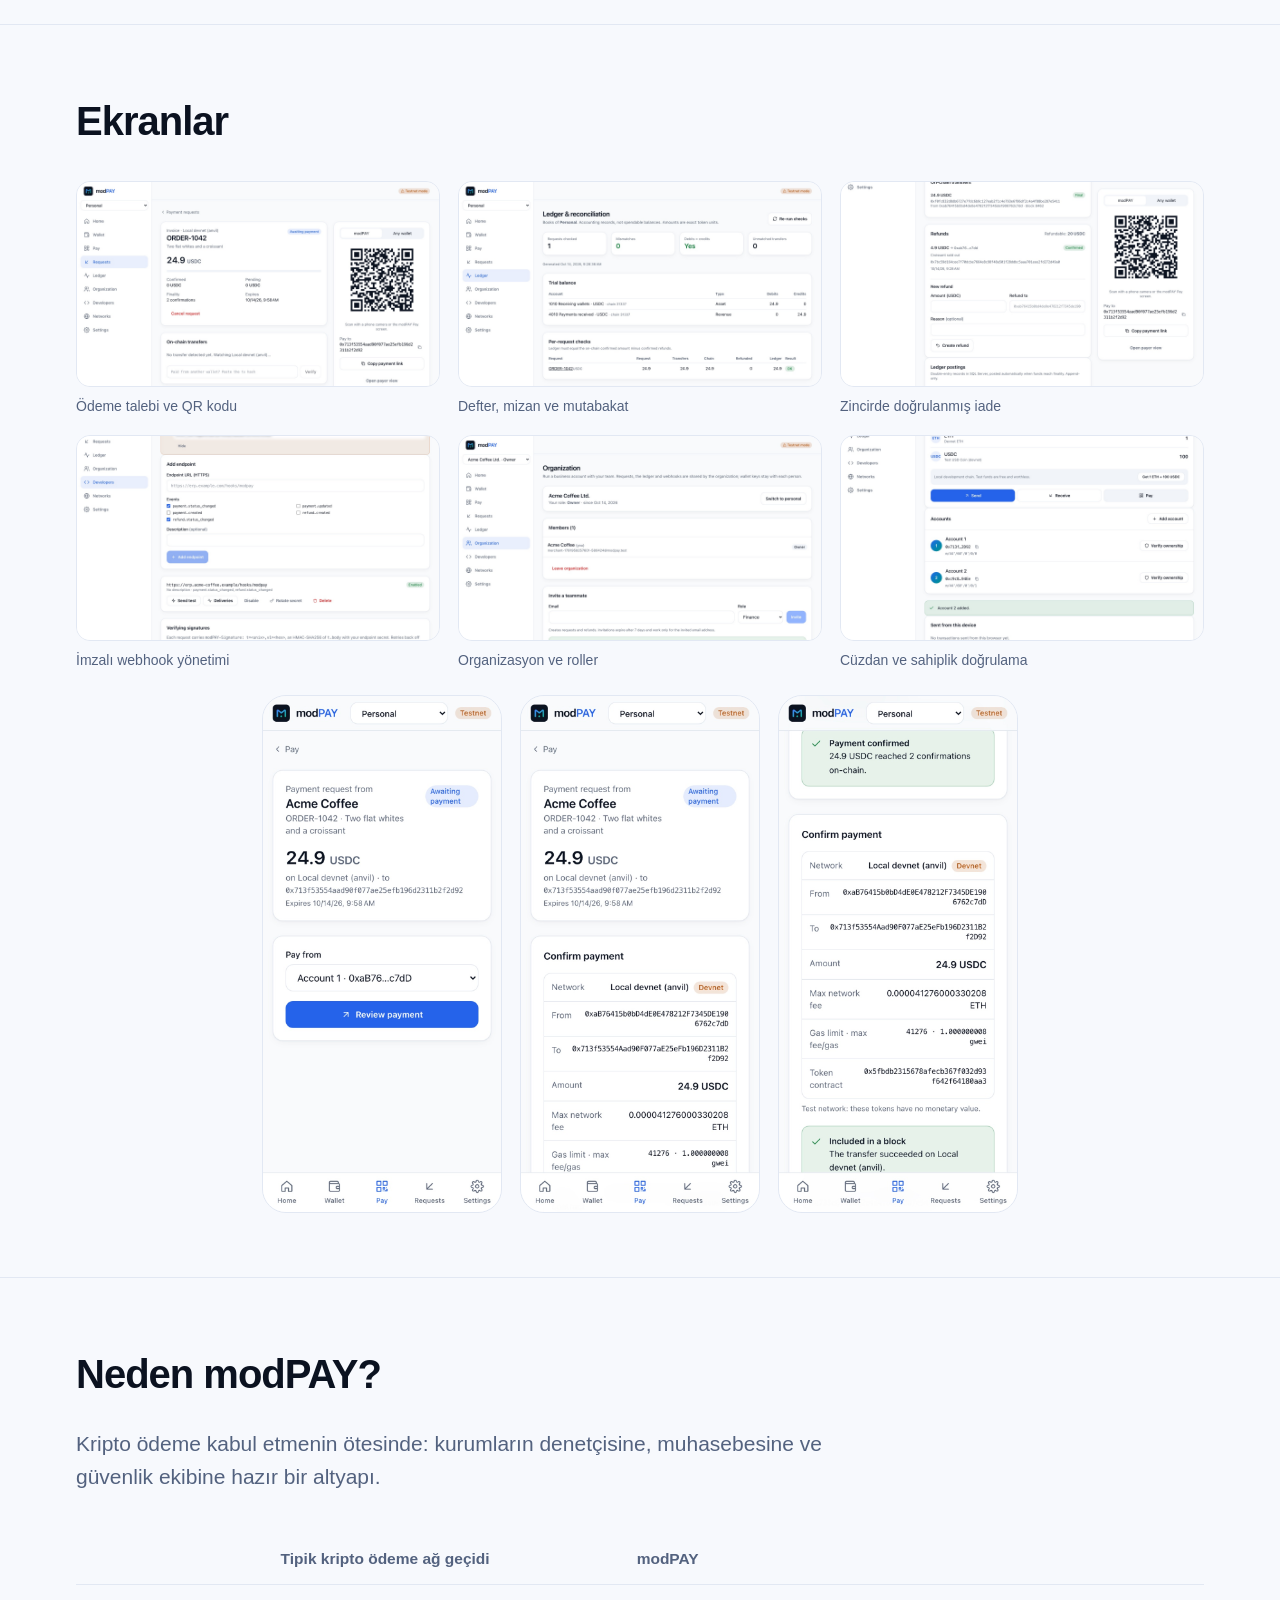
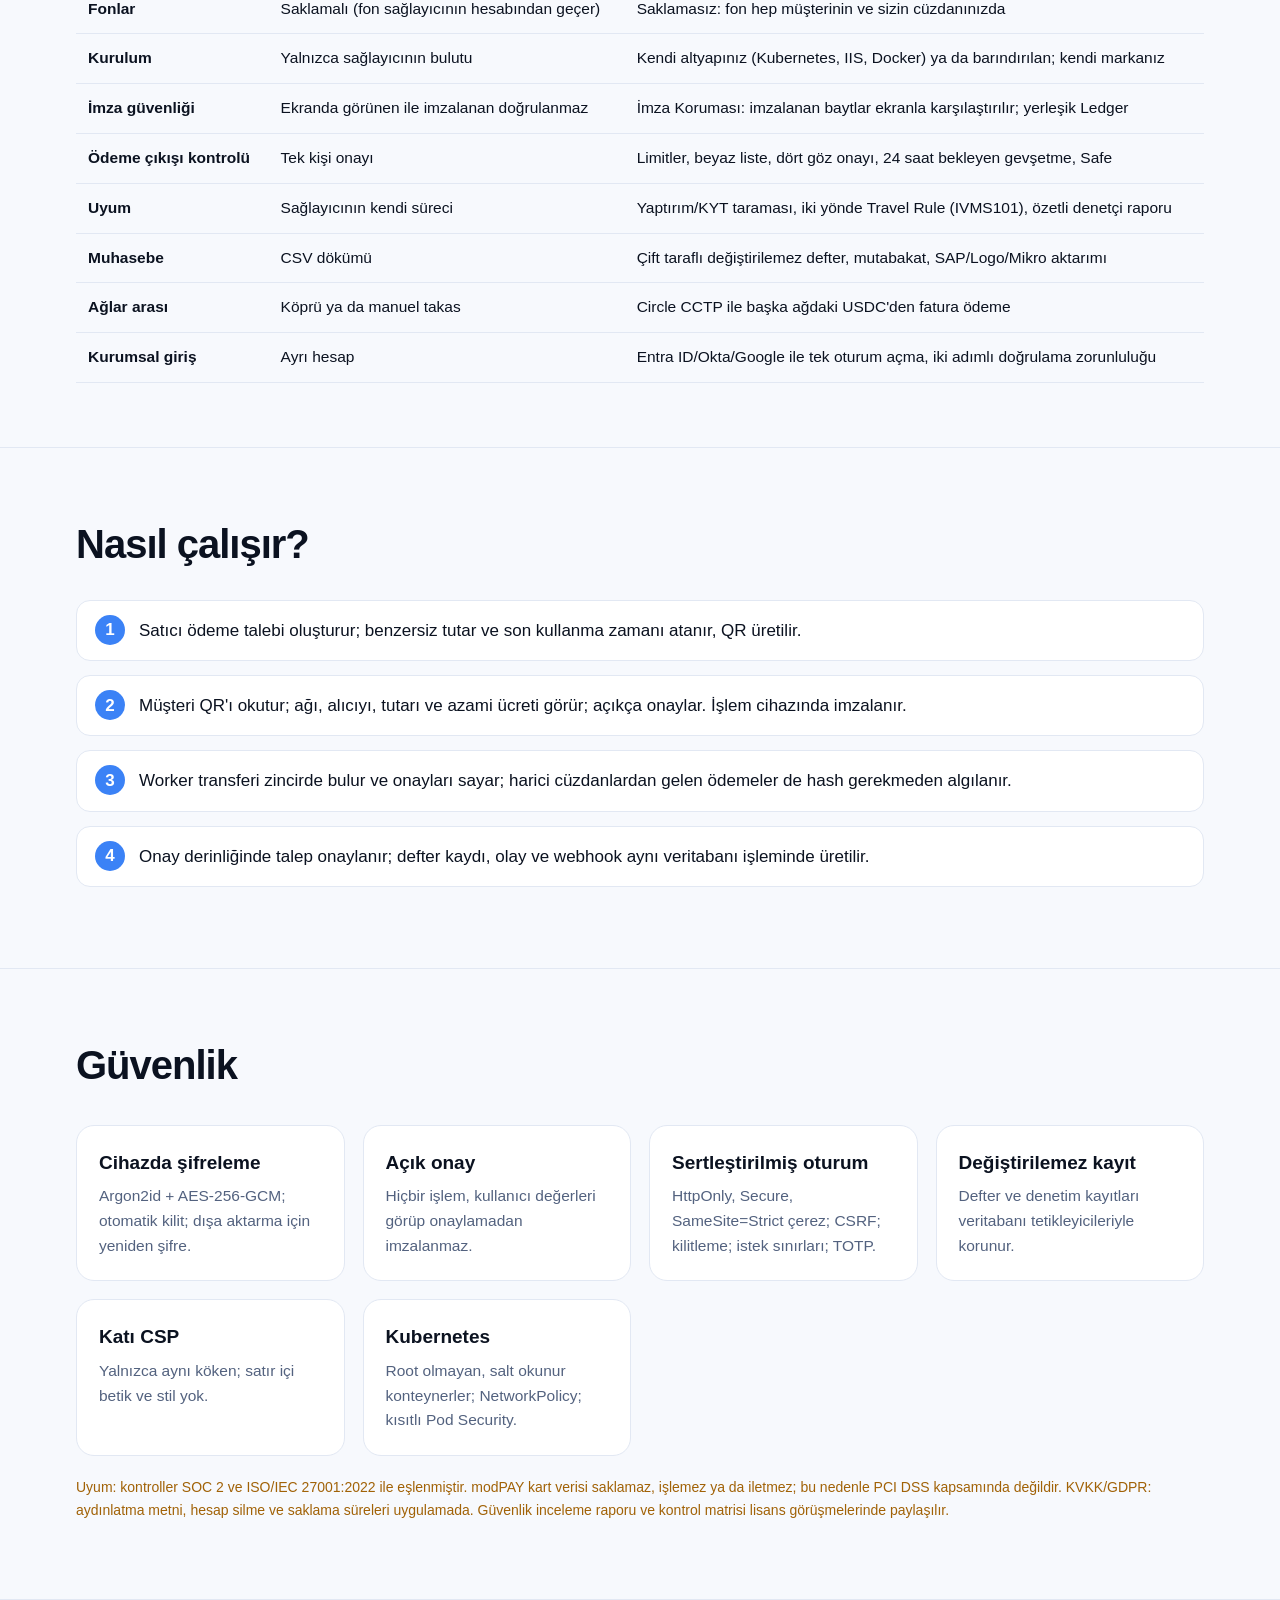
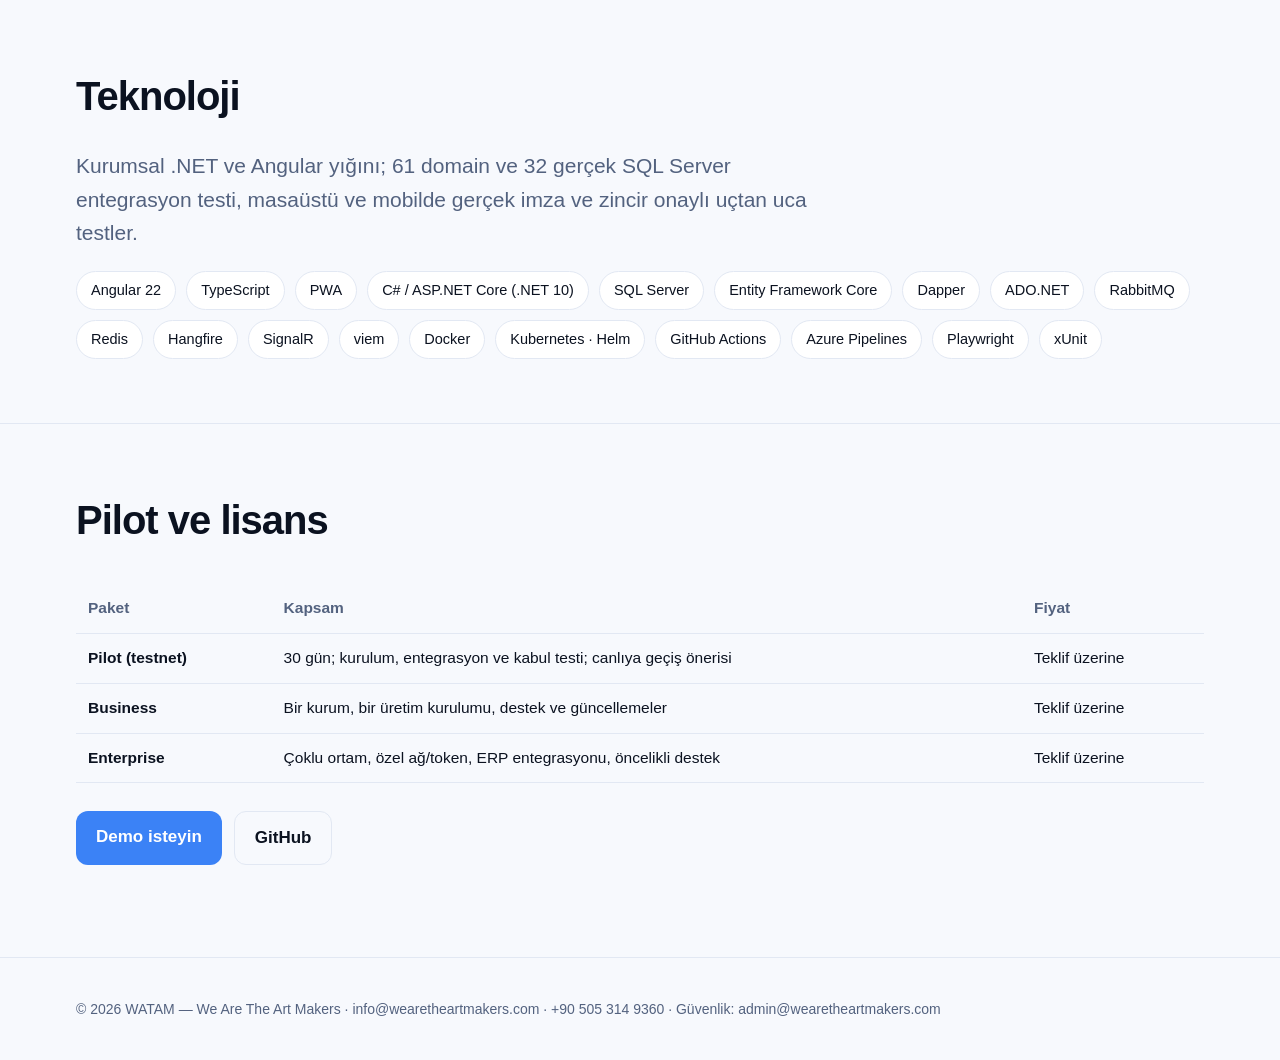
==== commit a780316b: "v0.13.0: Ledger, push, two-way Travel Rule, auditor report; 'Why modPAY' comparison Co-Authored-By: " ====
--- a/docs/index.html
+++ b/docs/index.html
@@ -24,7 +24,7 @@
 <header><div class="wrap">
 <a class="brand" href="./">mod<span>PAY</span></a>
 <nav aria-label="Ana menü">
-<a href="#hikaye">Hikâye</a><a href="#ozellikler">Özellikler</a><a href="#nasil">Nasıl çalışır</a><a href="#guvenlik">Güvenlik</a><a href="#teknoloji">Teknoloji</a><a href="#pilot">Pilot</a>
+<a href="#hikaye">Hikâye</a><a href="#ozellikler">Özellikler</a><a href="#neden">Neden modPAY</a><a href="#nasil">Nasıl çalışır</a><a href="#guvenlik">Güvenlik</a><a href="#teknoloji">Teknoloji</a><a href="#pilot">Pilot</a>
 <a class="lang" href="en/" hreflang="en">EN</a>
 <a class="btn" href="mailto:info@wearetheartmakers.com?subject=modPAY%20pilot">Pilot isteyin</a>
 </nav></div></header>
@@ -54,13 +54,19 @@
 
 <section id="ozellikler"><div class="wrap">
 <h2>Özellikler</h2>
-<div class="grid"><div class="card"><h3>Çok ağlı ödeme</h3><p>Tek fatura, birden fazla ağ: müşteri varlığının olduğu ağda öder (ör. USDC Ethereum, Avalanche, Polygon ya da Arbitrum'da; USDT BNB Smart Chain'de). İlk ödeme diğer seçenekleri kapatır. Köprü ve kur riski yok.</p></div><div class="card"><h3>BNB Smart Chain ve Avalanche</h3><p>Ethereum, Polygon ve Arbitrum'un yanında BNB Smart Chain (BNB, USDT, USDC) ve Avalanche C-Chain (AVAX, USDC). Hızlı bloklar izlenir; ağ başına onay derinliği.</p></div><div class="card"><h3>KVKK / GDPR</h3><p>Kullanıcı hesabını kendisi siler; kişisel veriler anonimleşir, mali kayıtlar yasal saklama için kalır. Yalnızca zorunlu çerezler.</p></div><div class="card"><h3>İmza Koruması</h3><p>İmzalanan işlem cihazda çözülüp ekrandakiyle karşılaştırılır; fark varsa gönderilmez. Adres zehirlemeye ve gizli onaylara karşı uyarı.</p></div><div class="card"><h3>Anahtar kullanıcıda</h3><p>Kurtarma ifadesi ve anahtarlar cihazdan çıkmaz; Argon2id + AES-256-GCM ile şifrelenir. Yöneticiler dahil kimse erişemez.</p></div><div class="card"><h3>QR ile ödeme</h3><p>Tutar girin, QR çıksın. Müşteri modPAY'de ya da MetaMask gibi herhangi bir cüzdanda (EIP-681) öder.</p></div><div class="card"><h3>Zincir kanıtı</h3><p>Ödeme, transfer zincirde onay derinliğine ulaşınca onaylanır. Reorg, eksik ya da geç ödeme ayrı durumlara düşer.</p></div><div class="card"><h3>Muhasebeye hazır</h3><p>Çift taraflı, değiştirilemez defter; mutabakat ve mizan. Her kesinleşen ödeme otomatik kayıt üretir; muhasebe için tam hassasiyetli CSV dışa aktarma.</p></div><div class="card"><h3>İade</h3><p>Satıcı kendi cüzdanında imzalar; tam transfer zincirde doğrulanınca deftere işlenir.</p></div><div class="card"><h3>Kurumsal hazine kontrolleri</h3><p>Ödeme çıkışlarında işlem ve gün limitleri, beyaz liste ve dört göz onayı. Kuralı gevşeten değişiklikler 24 saat bekler; tek bir hesap kontrolleri kapatıp hemen ödeme yapamaz. Safe çoklu imza ve Ledger/Trezor ile imza.</p></div><div class="card"><h3>AML/KYT taraması ve Travel Rule</h3><p>Ödeyenler, alıcılar ve beyaz liste OFAC listesi, Chainalysis ya da kendi KYT servisinizle taranır; yaptırımlı adrese ödeme yapılamaz. Eşik üstü ödemelerde IVMS101 kaydı imzalı webhook ile Travel Rule sağlayıcınıza gider.</p></div><div class="card"><h3>Kurumsal giriş ve ERP</h3><p>Entra ID, Okta, Google ve Keycloak ile tek oturum açma (OIDC); kurum geneli iki adımlı doğrulama zorunluluğu. Defter SAP, Logo ve Mikro aktarım şablonlarıyla dışa aktarılır.</p></div><div class="card"><h3>Başka ağdaki USDC ile fatura</h3><p>Fatura Avalanche'ta, müşterinin USDC'si Ethereum'da mı? Circle CCTP ile oradan öder; basma işlemini modPAY tamamlar, müşteriye hedef ağda gas gerekmez.</p></div><div class="card"><h3>Türkçe ve kurumunuzun markasıyla</h3><p>Arayüz Türkçe ve İngilizce. Kurum adı, renkleri ve logosu yapılandırmadan gelir; ürün sizin markanızla çalışır. Euro için EURC desteği.</p></div><div class="card"><h3>Tek tıkla demo</h3><p>Yeni kullanıcı cüzdanını oluşturur, "Test token al" düğmesiyle saniyeler içinde test ağı gas'ı ve USDC alır; ödeme ve ağlar arası transferi hemen dener. Musluk aramak yok.</p></div><div class="card"><h3>Ağlar arası USDC</h3><p>Circle CCTP ile USDC bir ağda yakılır, diğerinde basılır: havuz yok, sarmalanmış token yok, fonlar hep kullanıcının cüzdanında. Her adım (onay, yakma, basma) ayrı onaylanır, İmza Koruması çağrıyı bayt bayt doğrular. Ethereum, Avalanche, Arbitrum ve Polygon test ağlarında.</p></div><div class="card"><h3>E-ticaret API'si</h3><p>Mağazanızın sunucusu API anahtarıyla fatura açar, durumu izler, müşteriyi ödeme sonrası mağazaya geri gönderir. Anahtarlar tek çalışma alanıyla sınırlı, özetlenmiş saklanır, anında iptal edilir.</p></div><div class="card"><h3>Kasa ekranı (POS)</h3><p>Kasiyer tutarı girer, tek QR çıkar; ödeme kesinleşince ekran yeşile döner. Tablet ya da telefonda çalışır, kurulum gerekmez.</p></div><div class="card"><h3>Ekip ve entegrasyon</h3><p>Organizasyonlar, roller, e-posta davetleri, imzalı webhook'lar ve iki adımlı doğrulama.</p></div></div>
+<div class="grid"><div class="card"><h3>Çok ağlı ödeme</h3><p>Tek fatura, birden fazla ağ: müşteri varlığının olduğu ağda öder (ör. USDC Ethereum, Avalanche, Polygon ya da Arbitrum'da; USDT BNB Smart Chain'de). İlk ödeme diğer seçenekleri kapatır. Köprü ve kur riski yok.</p></div><div class="card"><h3>BNB Smart Chain ve Avalanche</h3><p>Ethereum, Polygon ve Arbitrum'un yanında BNB Smart Chain (BNB, USDT, USDC) ve Avalanche C-Chain (AVAX, USDC). Hızlı bloklar izlenir; ağ başına onay derinliği.</p></div><div class="card"><h3>KVKK / GDPR</h3><p>Kullanıcı hesabını kendisi siler; kişisel veriler anonimleşir, mali kayıtlar yasal saklama için kalır. Yalnızca zorunlu çerezler.</p></div><div class="card"><h3>İmza Koruması</h3><p>İmzalanan işlem cihazda çözülüp ekrandakiyle karşılaştırılır; fark varsa gönderilmez. Adres zehirlemeye ve gizli onaylara karşı uyarı.</p></div><div class="card"><h3>Anahtar kullanıcıda</h3><p>Kurtarma ifadesi ve anahtarlar cihazdan çıkmaz; Argon2id + AES-256-GCM ile şifrelenir. Yöneticiler dahil kimse erişemez.</p></div><div class="card"><h3>QR ile ödeme</h3><p>Tutar girin, QR çıksın. Müşteri modPAY'de ya da MetaMask gibi herhangi bir cüzdanda (EIP-681) öder.</p></div><div class="card"><h3>Zincir kanıtı</h3><p>Ödeme, transfer zincirde onay derinliğine ulaşınca onaylanır. Reorg, eksik ya da geç ödeme ayrı durumlara düşer.</p></div><div class="card"><h3>Muhasebeye hazır</h3><p>Çift taraflı, değiştirilemez defter; mutabakat ve mizan. Her kesinleşen ödeme otomatik kayıt üretir; muhasebe için tam hassasiyetli CSV dışa aktarma.</p></div><div class="card"><h3>İade</h3><p>Satıcı kendi cüzdanında imzalar; tam transfer zincirde doğrulanınca deftere işlenir.</p></div><div class="card"><h3>Yerleşik Ledger</h3><p>Ledger cihazı USB ile doğrudan bağlanır (WebHID); transfer cihaz ekranında görünür, İmza Koruması yine her baytı kontrol eder. Anahtar cihazdan çıkmaz.</p></div><div class="card"><h3>Onaylar cebinizde</h3><p>Onay bekleyen ödeme çıkışları, gelen ödemeler ve kural değişiklikleri telefonunuza bildirim olarak gelir (Türkçe/İngilizce).</p></div><div class="card"><h3>Denetçiye hazır rapor</h3><p>Ödeme çıkışları, onaylar, taramalar ve kural değişiklikleri tek ZIP dosyasında; her dosyanın SHA-256 özetiyle değiştirilemezlik kanıtı.</p></div><div class="card"><h3>Kurumsal hazine kontrolleri</h3><p>Ödeme çıkışlarında işlem ve gün limitleri, beyaz liste ve dört göz onayı. Kuralı gevşeten değişiklikler 24 saat bekler; tek bir hesap kontrolleri kapatıp hemen ödeme yapamaz. Safe çoklu imza ve Ledger/Trezor ile imza.</p></div><div class="card"><h3>AML/KYT taraması ve Travel Rule</h3><p>Ödeyenler, alıcılar ve beyaz liste OFAC listesi, Chainalysis ya da kendi KYT servisinizle taranır; yaptırımlı adrese ödeme yapılamaz. Eşik üstü ödemelerde gönderen ve alıcı bilgileri (IVMS101) iki yönde toplanır, imzalı webhook ile Travel Rule sağlayıcınıza gider.</p></div><div class="card"><h3>Kurumsal giriş ve ERP</h3><p>Entra ID, Okta, Google ve Keycloak ile tek oturum açma (OIDC); kurum geneli iki adımlı doğrulama zorunluluğu. Defter SAP, Logo ve Mikro aktarım şablonlarıyla dışa aktarılır.</p></div><div class="card"><h3>Başka ağdaki USDC ile fatura</h3><p>Fatura Avalanche'ta, müşterinin USDC'si Ethereum'da mı? Circle CCTP ile oradan öder; basma işlemini modPAY tamamlar, müşteriye hedef ağda gas gerekmez.</p></div><div class="card"><h3>Türkçe ve kurumunuzun markasıyla</h3><p>Arayüz Türkçe ve İngilizce. Kurum adı, renkleri ve logosu yapılandırmadan gelir; ürün sizin markanızla çalışır. Euro için EURC desteği.</p></div><div class="card"><h3>Tek tıkla demo</h3><p>Yeni kullanıcı cüzdanını oluşturur, "Test token al" düğmesiyle saniyeler içinde test ağı gas'ı ve USDC alır; ödeme ve ağlar arası transferi hemen dener. Musluk aramak yok.</p></div><div class="card"><h3>Ağlar arası USDC</h3><p>Circle CCTP ile USDC bir ağda yakılır, diğerinde basılır: havuz yok, sarmalanmış token yok, fonlar hep kullanıcının cüzdanında. Her adım (onay, yakma, basma) ayrı onaylanır, İmza Koruması çağrıyı bayt bayt doğrular. Ethereum, Avalanche, Arbitrum ve Polygon test ağlarında.</p></div><div class="card"><h3>E-ticaret API'si</h3><p>Mağazanızın sunucusu API anahtarıyla fatura açar, durumu izler, müşteriyi ödeme sonrası mağazaya geri gönderir. Anahtarlar tek çalışma alanıyla sınırlı, özetlenmiş saklanır, anında iptal edilir.</p></div><div class="card"><h3>Kasa ekranı (POS)</h3><p>Kasiyer tutarı girer, tek QR çıkar; ödeme kesinleşince ekran yeşile döner. Tablet ya da telefonda çalışır, kurulum gerekmez.</p></div><div class="card"><h3>Ekip ve entegrasyon</h3><p>Organizasyonlar, roller, e-posta davetleri, imzalı webhook'lar ve iki adımlı doğrulama.</p></div></div>
 </div></section>
 
 <section><div class="wrap">
 <h2>Ekranlar</h2>
 <div class="shots"><figure><img loading="lazy" src="assets/img/invoice-qr.jpg" alt="Ödeme talebi ve QR kodu"><figcaption>Ödeme talebi ve QR kodu</figcaption></figure><figure><img loading="lazy" src="assets/img/ledger.jpg" alt="Defter, mizan ve mutabakat"><figcaption>Defter, mizan ve mutabakat</figcaption></figure><figure><img loading="lazy" src="assets/img/refund-confirmed.jpg" alt="Zincirde doğrulanmış iade"><figcaption>Zincirde doğrulanmış iade</figcaption></figure><figure><img loading="lazy" src="assets/img/developers.jpg" alt="İmzalı webhook yönetimi"><figcaption>İmzalı webhook yönetimi</figcaption></figure><figure><img loading="lazy" src="assets/img/organization.jpg" alt="Organizasyon ve roller"><figcaption>Organizasyon ve roller</figcaption></figure><figure><img loading="lazy" src="assets/img/wallet.jpg" alt="Cüzdan ve sahiplik doğrulama"><figcaption>Cüzdan ve sahiplik doğrulama</figcaption></figure></div>
 <div class="phones"><img loading="lazy" src="assets/img/mobile-pay.jpg" alt="Telefonda ödeme talebi"><img loading="lazy" src="assets/img/mobile-review.jpg" alt="Ödeme onayı"><img loading="lazy" src="assets/img/mobile-confirmed.jpg" alt="Ödeme onaylandı"></div>
+</div></section>
+
+<section id="neden"><div class="wrap">
+<h2>Neden modPAY?</h2>
+<p class="lead">Kripto ödeme kabul etmenin ötesinde: kurumların denetçisine, muhasebesine ve güvenlik ekibine hazır bir altyapı.</p>
+<div class="table-wrap"><table><thead><tr><th></th><th>Tipik kripto ödeme ağ geçidi</th><th>modPAY</th></tr></thead><tbody><tr><td><strong>Fonlar</strong></td><td>Saklamalı (fon sağlayıcının hesabından geçer)</td><td>Saklamasız: fon hep müşterinin ve sizin cüzdanınızda</td></tr><tr><td><strong>Kurulum</strong></td><td>Yalnızca sağlayıcının bulutu</td><td>Kendi altyapınız (Kubernetes, IIS, Docker) ya da barındırılan; kendi markanız</td></tr><tr><td><strong>İmza güvenliği</strong></td><td>Ekranda görünen ile imzalanan doğrulanmaz</td><td>İmza Koruması: imzalanan baytlar ekranla karşılaştırılır; yerleşik Ledger</td></tr><tr><td><strong>Ödeme çıkışı kontrolü</strong></td><td>Tek kişi onayı</td><td>Limitler, beyaz liste, dört göz onayı, 24 saat bekleyen gevşetme, Safe</td></tr><tr><td><strong>Uyum</strong></td><td>Sağlayıcının kendi süreci</td><td>Yaptırım/KYT taraması, iki yönde Travel Rule (IVMS101), özetli denetçi raporu</td></tr><tr><td><strong>Muhasebe</strong></td><td>CSV dökümü</td><td>Çift taraflı değiştirilemez defter, mutabakat, SAP/Logo/Mikro aktarımı</td></tr><tr><td><strong>Ağlar arası</strong></td><td>Köprü ya da manuel takas</td><td>Circle CCTP ile başka ağdaki USDC'den fatura ödeme</td></tr><tr><td><strong>Kurumsal giriş</strong></td><td>Ayrı hesap</td><td>Entra ID/Okta/Google ile tek oturum açma, iki adımlı doğrulama zorunluluğu</td></tr></tbody></table></div>
 </div></section>
 
 <section id="nasil"><div class="wrap">
